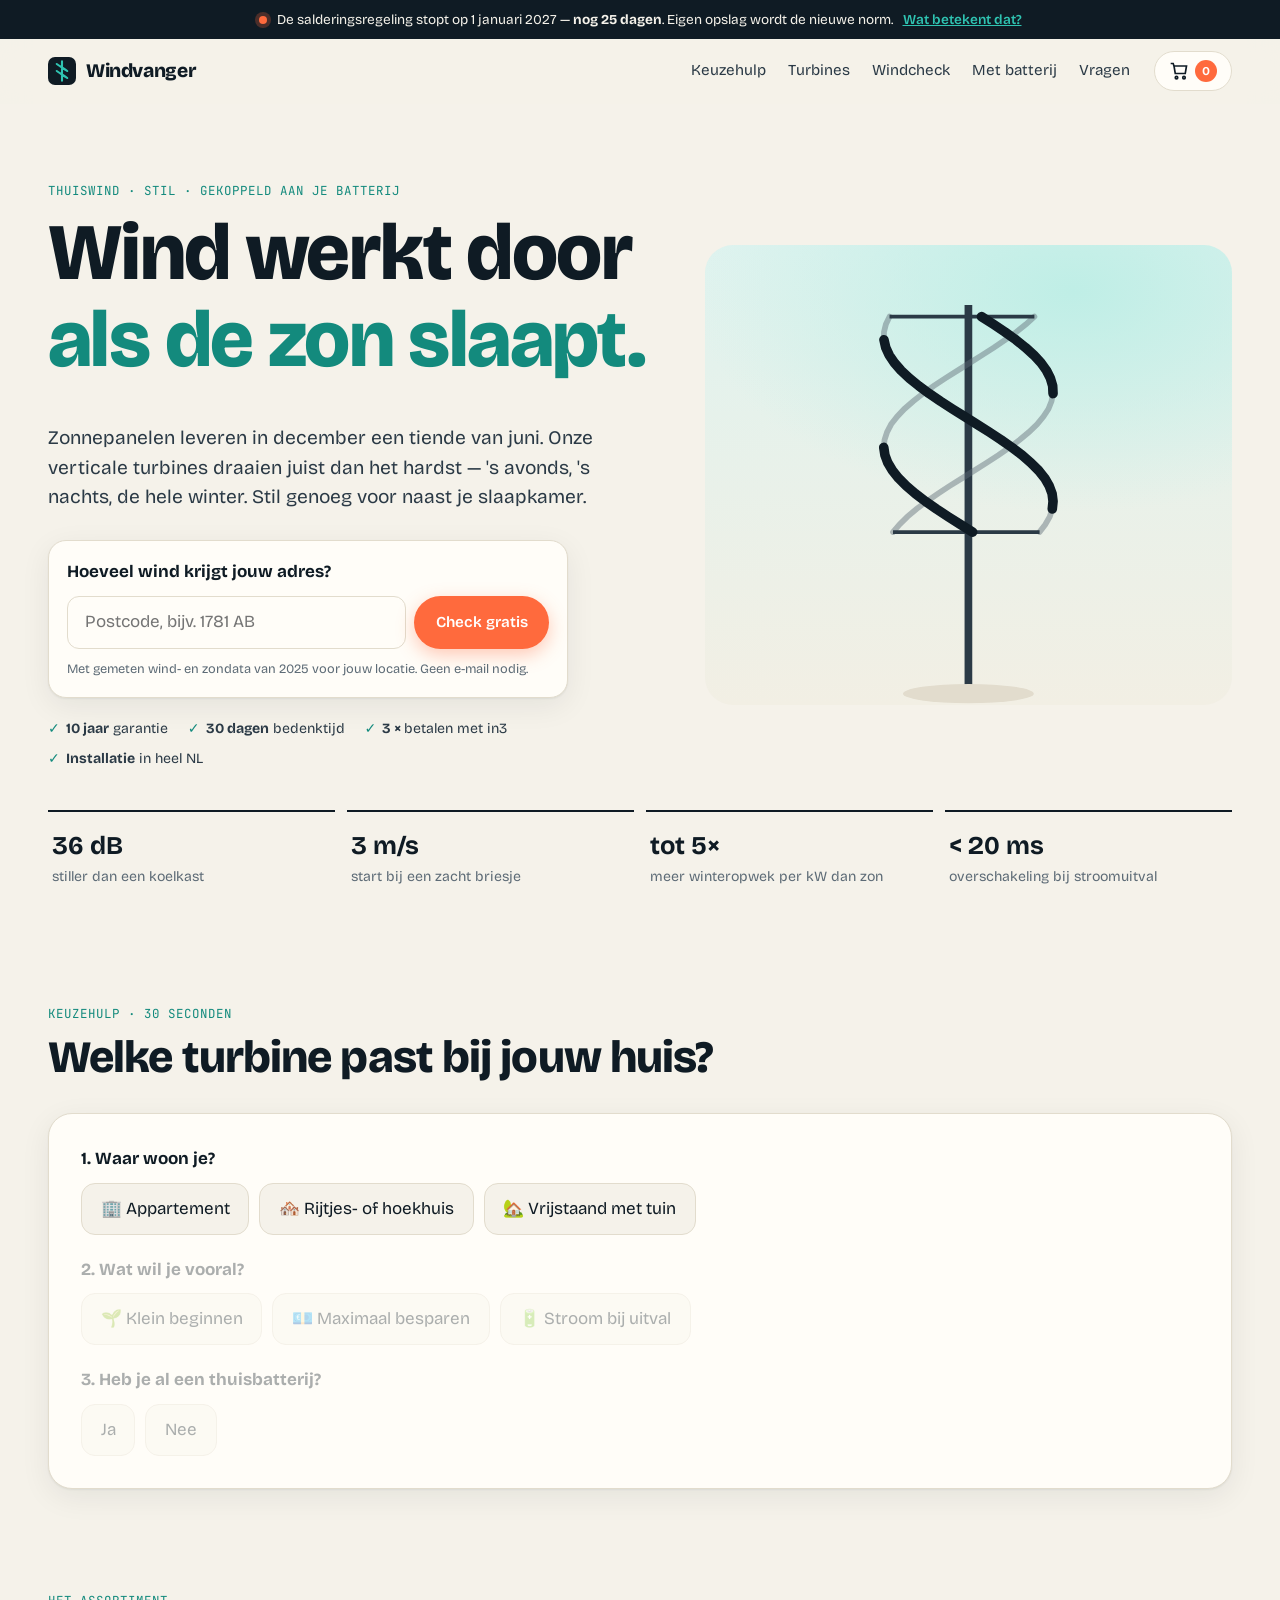
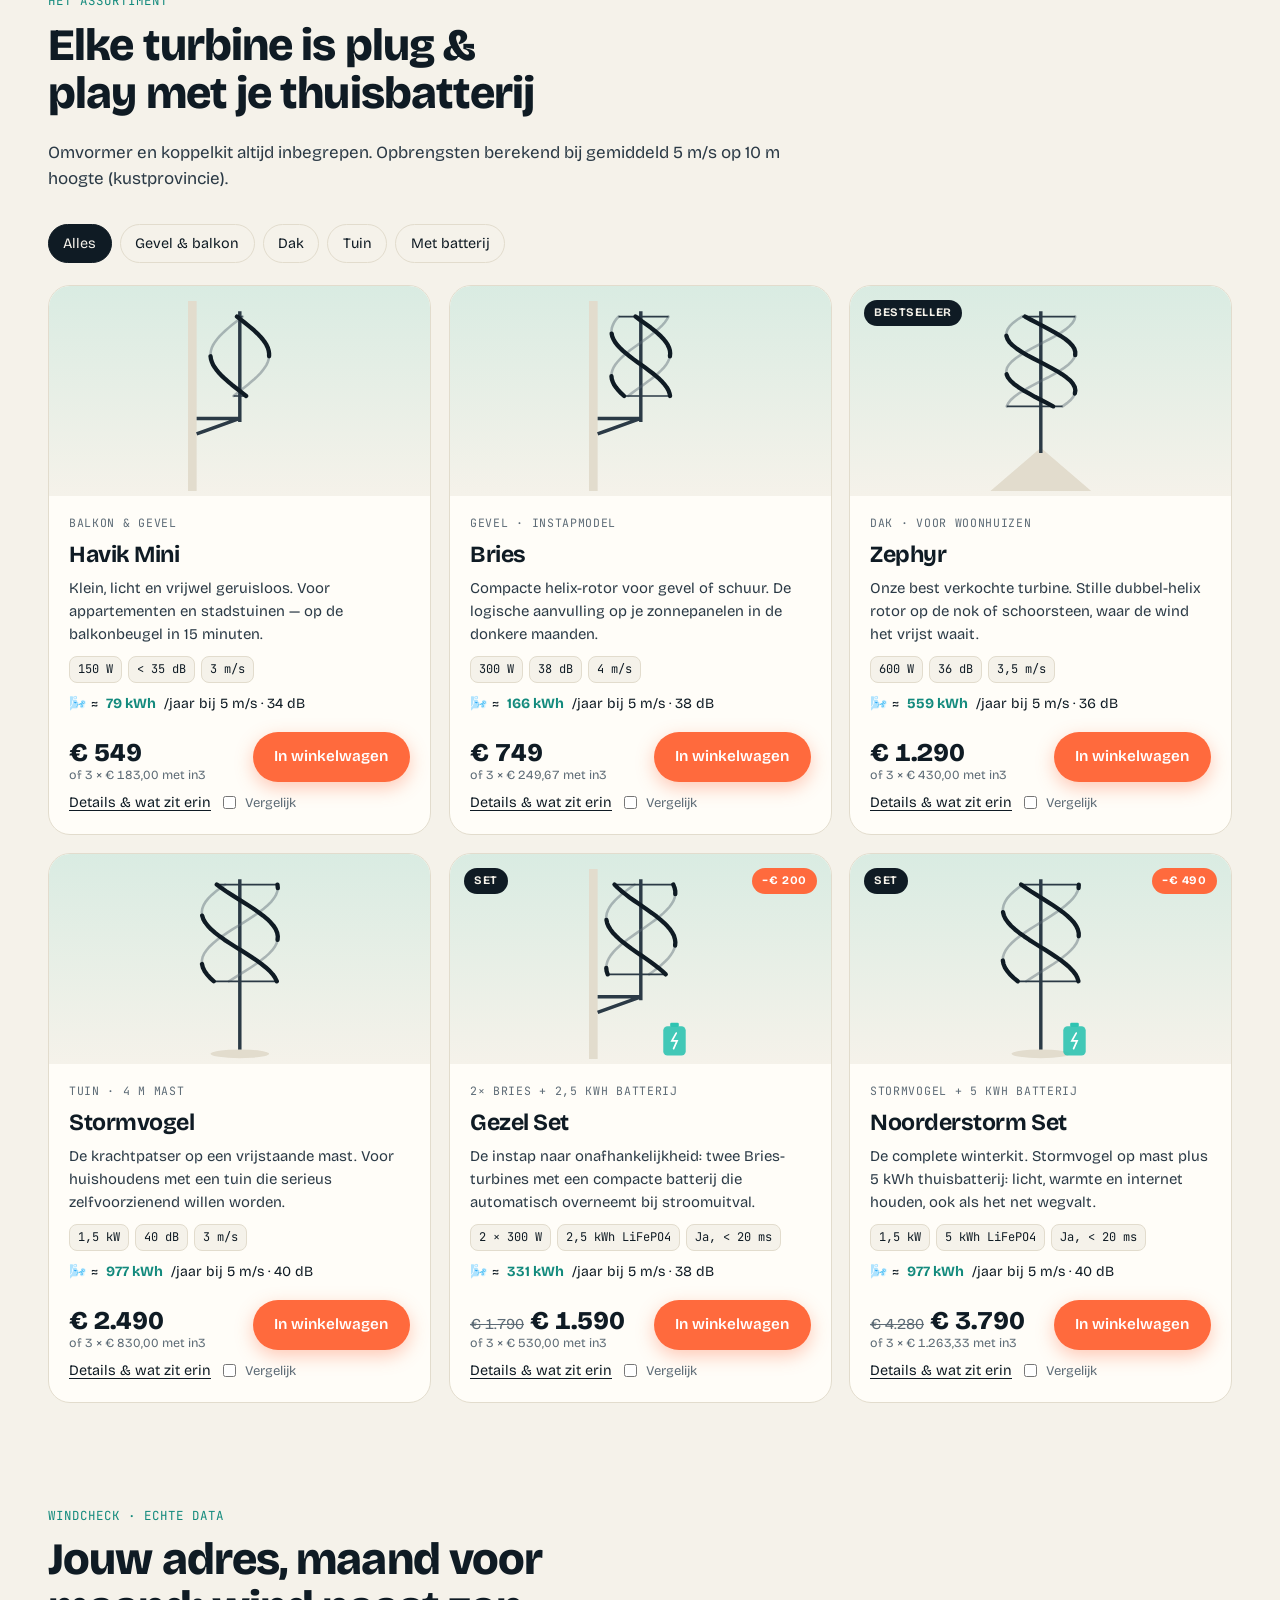
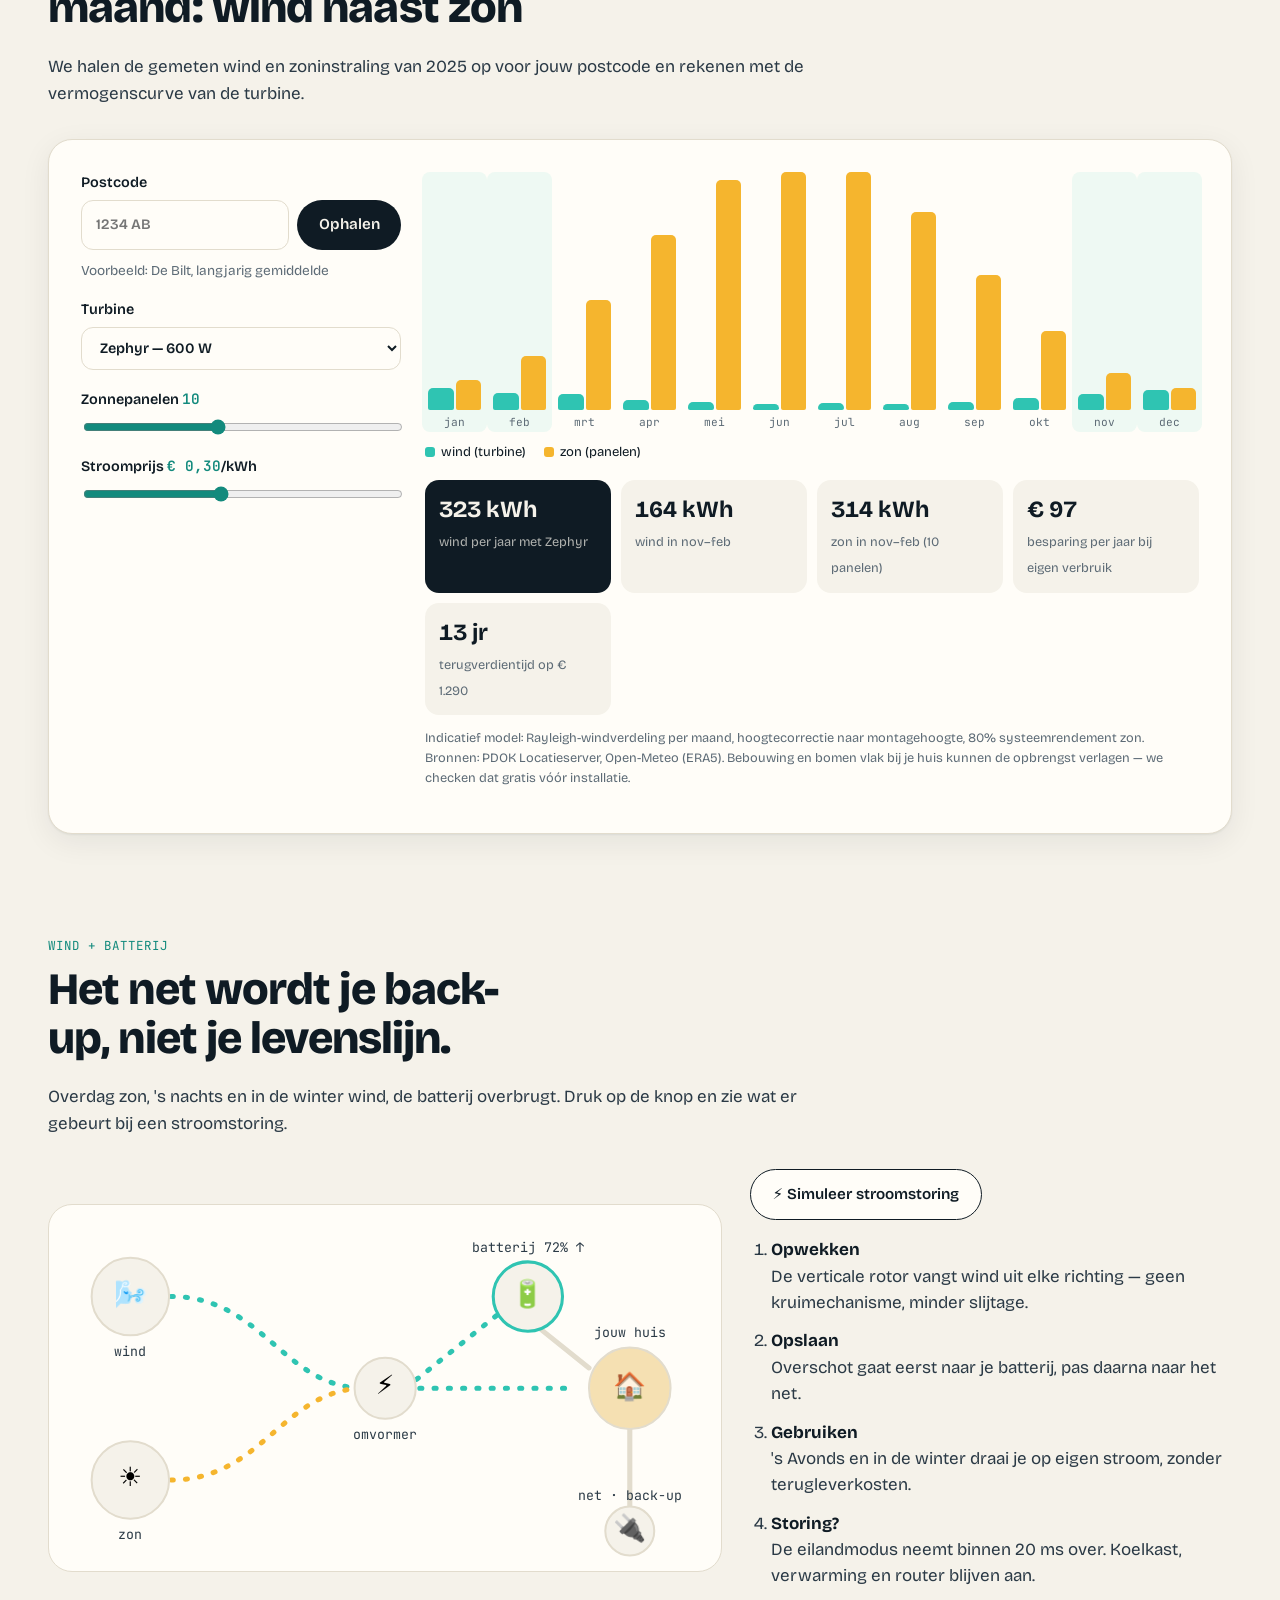
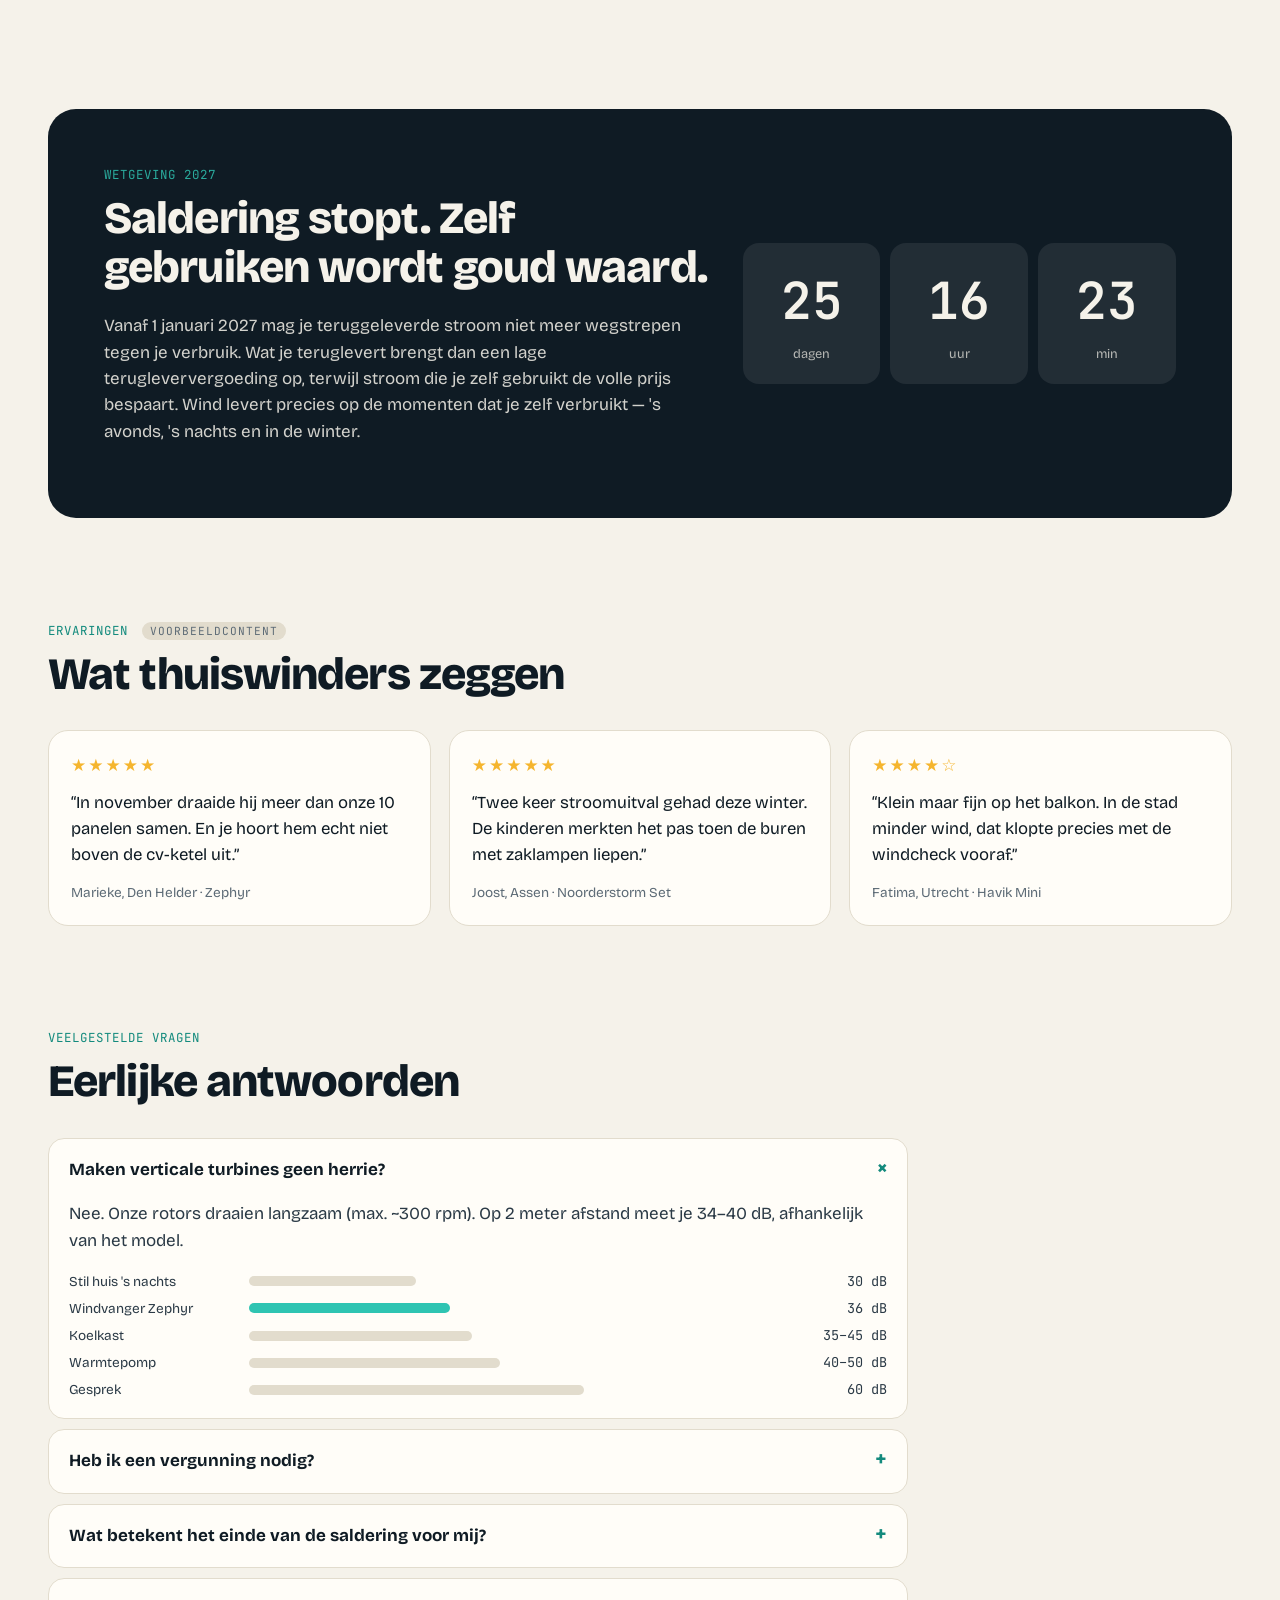
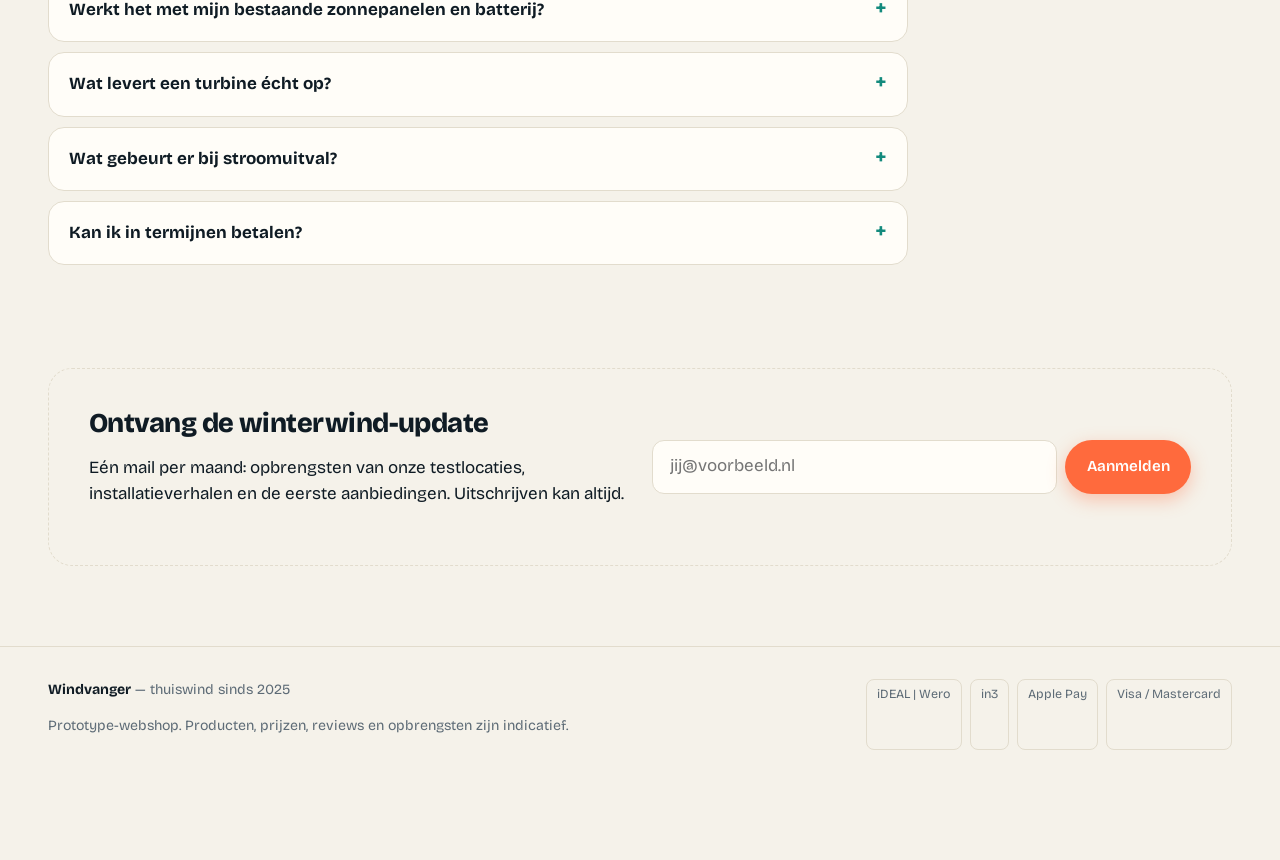
==== claude/index.html @ ad2e6c94 "Nieuwe versie van de webshop in /claude (herbouw door Claude) Live wind, windcheck per postcode, keu" ====
<!doctype html>
<html lang="nl">
<head>
  <meta charset="utf-8">
  <meta name="viewport" content="width=device-width, initial-scale=1, viewport-fit=cover">
  <title>Windvanger — Stille windturbines voor thuis</title>
  <meta name="description" content="Verticale windturbines voor gevel, dak en tuin. Stil, veilig en gekoppeld aan je thuisbatterij. Check gratis hoeveel wind jouw adres krijgt.">
  <meta name="theme-color" content="#0f1b24">
  <meta property="og:type" content="website">
  <meta property="og:title" content="Windvanger — wind werkt door als de zon slaapt">
  <meta property="og:description" content="Stille verticale windturbines + thuisbatterij. Check live hoeveel wind jouw adres krijgt.">
  <meta property="og:locale" content="nl_NL">
  <link rel="icon" href="data:image/svg+xml,%3Csvg xmlns='http://www.w3.org/2000/svg' viewBox='0 0 32 32'%3E%3Crect width='32' height='32' rx='8' fill='%230f1b24'/%3E%3Cpath d='M16 5v22M10 8c4 3 8 5 12 8M10 16c4 3 8 5 12 8' stroke='%2346d9c8' stroke-width='2.4' fill='none' stroke-linecap='round'/%3E%3C/svg%3E">
  <link rel="preconnect" href="https://fonts.googleapis.com">
  <link rel="preconnect" href="https://fonts.gstatic.com" crossorigin>
  <link href="https://fonts.googleapis.com/css2?family=Bricolage+Grotesque:opsz,wght@12..96,400;12..96,600;12..96,800&family=JetBrains+Mono:wght@400;600&display=swap" rel="stylesheet">
  <link rel="stylesheet" href="css/style.css">
  <script type="module" src="js/app.js"></script>
</head>
<body>
  <a class="skip" href="#main">Naar inhoud</a>

  <div class="announce" role="note">
    <span class="announce-dot" aria-hidden="true"></span>
    <span>De salderingsregeling stopt op 1 januari 2027 — <strong id="countdown-short">nog … dagen</strong>. Eigen opslag wordt de nieuwe norm.</span>
    <a href="#saldering">Wat betekent dat?</a>
  </div>

  <header class="site-header">
    <a class="logo" href="#top" aria-label="Windvanger, naar boven">
      <svg viewBox="0 0 32 32" width="28" height="28" aria-hidden="true"><rect width="32" height="32" rx="8" fill="currentColor"/><path d="M16 5v22M10 8c4 3 8 5 12 8M10 16c4 3 8 5 12 8" stroke="var(--wind)" stroke-width="2.4" fill="none" stroke-linecap="round"/></svg>
      Windvanger
    </a>
    <nav class="nav" aria-label="Hoofdmenu">
      <a href="#kiezer">Keuzehulp</a>
      <a href="#turbines">Turbines</a>
      <a href="#windcheck">Windcheck</a>
      <a href="#batterij">Met batterij</a>
      <a href="#faq">Vragen</a>
    </nav>
    <button class="cart-btn" id="cart-open" aria-haspopup="dialog" aria-controls="cart">
      <svg width="20" height="20" viewBox="0 0 24 24" fill="none" stroke="currentColor" stroke-width="2" aria-hidden="true"><path d="M6 6h15l-1.5 9h-12L6 6z"/><path d="M6 6L5 3H2"/><circle cx="9" cy="20" r="1.5"/><circle cx="18" cy="20" r="1.5"/></svg>
      <span class="sr-only">Winkelwagen,</span>
      <span class="cart-count" id="cart-count" aria-live="polite">0</span>
    </button>
  </header>

  <main id="main">
    <!-- HERO -->
    <section class="hero" id="top">
      <div class="hero-copy">
        <p class="eyebrow">Thuiswind · stil · gekoppeld aan je batterij</p>
        <h1>Wind werkt door <em>als de zon slaapt.</em></h1>
        <p class="lead">Zonnepanelen leveren in december een tiende van juni. Onze verticale turbines draaien juist dan het hardst — 's avonds, 's nachts, de hele winter. Stil genoeg voor naast je slaapkamer.</p>

        <form class="postcode-form" id="hero-check" autocomplete="on">
          <label for="hero-postcode">Hoeveel wind krijgt jouw adres?</label>
          <div class="input-row">
            <input id="hero-postcode" name="postal-code" autocomplete="postal-code" inputmode="text" placeholder="Postcode, bijv. 1781 AB" required pattern="\s*[1-9][0-9]{3}\s?[A-Za-z]{2}\s*">
            <button class="btn btn-primary" type="submit">Check gratis</button>
          </div>
          <p class="hint">Met gemeten wind- en zondata van 2025 voor jouw locatie. Geen e-mail nodig.</p>
        </form>

        <ul class="trust" aria-label="Zekerheden">
          <li><strong>10 jaar</strong> garantie</li>
          <li><strong>30 dagen</strong> bedenktijd</li>
          <li><strong>3 × </strong> betalen met in3</li>
          <li><strong>Installatie</strong> in heel NL</li>
        </ul>
      </div>

      <div class="hero-visual" aria-label="Live windmeting">
        <div class="hero-turbine" id="hero-turbine"></div>
        <div class="live-card" id="live-card">
          <div class="live-head"><span class="pulse" aria-hidden="true"></span> Nu live</div>
          <div class="live-row"><span id="live-wind" class="live-big">– m/s</span><span id="live-place" class="live-place">De Bilt</span></div>
          <div class="live-sub">Een <strong>Zephyr</strong> levert nu ≈ <strong id="live-watt">–</strong></div>
          <div class="live-meter" aria-hidden="true"><span id="live-meter"></span></div>
        </div>
      </div>
    </section>

    <section class="stats" aria-label="Kerncijfers">
      <div><b>36 dB</b><span>stiller dan een koelkast</span></div>
      <div><b>3 m/s</b><span>start bij een zacht briesje</span></div>
      <div><b>tot 5×</b><span>meer winteropwek per kW dan zon</span></div>
      <div><b>&lt; 20 ms</b><span>overschakeling bij stroomuitval</span></div>
    </section>

    <!-- KEUZEHULP -->
    <section class="section finder" id="kiezer" aria-labelledby="finder-title">
      <div class="section-head">
        <p class="eyebrow">Keuzehulp · 30 seconden</p>
        <h2 id="finder-title">Welke turbine past bij jouw huis?</h2>
      </div>
      <form class="finder-card" id="finder">
        <fieldset data-step="1">
          <legend>1. Waar woon je?</legend>
          <div class="choices">
            <label><input type="radio" name="home" value="appartement" required><span>🏢 Appartement</span></label>
            <label><input type="radio" name="home" value="rijtjeshuis"><span>🏘️ Rijtjes- of hoekhuis</span></label>
            <label><input type="radio" name="home" value="vrijstaand"><span>🏡 Vrijstaand met tuin</span></label>
          </div>
        </fieldset>
        <fieldset data-step="2">
          <legend>2. Wat wil je vooral?</legend>
          <div class="choices">
            <label><input type="radio" name="goal" value="klein" required><span>🌱 Klein beginnen</span></label>
            <label><input type="radio" name="goal" value="besparen"><span>💶 Maximaal besparen</span></label>
            <label><input type="radio" name="goal" value="onafhankelijk"><span>🔋 Stroom bij uitval</span></label>
          </div>
        </fieldset>
        <fieldset data-step="3">
          <legend>3. Heb je al een thuisbatterij?</legend>
          <div class="choices">
            <label><input type="radio" name="battery" value="ja" required><span>Ja</span></label>
            <label><input type="radio" name="battery" value="nee"><span>Nee</span></label>
          </div>
        </fieldset>
        <div class="finder-result" id="finder-result" aria-live="polite" hidden></div>
      </form>
    </section>

    <!-- PRODUCTEN -->
    <section class="section" id="turbines" aria-labelledby="products-title">
      <div class="section-head">
        <p class="eyebrow">Het assortiment</p>
        <h2 id="products-title">Elke turbine is plug &amp; play met je thuisbatterij</h2>
        <p>Omvormer en koppelkit altijd inbegrepen. Opbrengsten berekend bij gemiddeld 5 m/s op 10 m hoogte (kustprovincie).</p>
      </div>
      <div class="filters" role="toolbar" aria-label="Filter op type" id="filters"></div>
      <div class="grid" id="product-grid"></div>
    </section>

    <!-- WINDCHECK -->
    <section class="section calc" id="windcheck" aria-labelledby="calc-title">
      <div class="section-head">
        <p class="eyebrow">Windcheck · echte data</p>
        <h2 id="calc-title">Jouw adres, maand voor maand: wind naast zon</h2>
        <p>We halen de gemeten wind en zoninstraling van 2025 op voor jouw postcode en rekenen met de vermogenscurve van de turbine.</p>
      </div>
      <div class="calc-wrap">
        <form class="calc-controls" id="calc-form">
          <label class="field">
            <span>Postcode</span>
            <span class="input-row">
              <input id="calc-postcode" placeholder="1234 AB" autocomplete="postal-code" pattern="\s*[1-9][0-9]{3}\s?[A-Za-z]{2}\s*">
              <button class="btn btn-dark" type="submit">Ophalen</button>
            </span>
          </label>
          <p class="calc-place" id="calc-place" aria-live="polite">Voorbeeld: De Bilt, langjarig gemiddelde</p>
          <label class="field">
            <span>Turbine</span>
            <select id="calc-turbine"></select>
          </label>
          <label class="field">
            <span>Zonnepanelen <output id="calc-panels-out">10</output></span>
            <input type="range" id="calc-panels" min="0" max="24" value="10">
          </label>
          <label class="field">
            <span>Stroomprijs <output id="calc-price-out">€ 0,30</output>/kWh</span>
            <input type="range" id="calc-price" min="0.15" max="0.50" step="0.01" value="0.30">
          </label>
        </form>
        <div class="calc-out">
          <div class="chart" id="calc-chart" role="img" aria-label="Maandopbrengst wind en zon"></div>
          <div class="legend"><span class="lg-wind">wind (turbine)</span><span class="lg-sun">zon (panelen)</span></div>
          <div class="kpis" id="calc-kpis"></div>
          <p class="fine">Indicatief model: Rayleigh-windverdeling per maand, hoogtecorrectie naar montagehoogte, 80% systeemrendement zon. Bronnen: PDOK Locatieserver, Open-Meteo (ERA5). Bebouwing en bomen vlak bij je huis kunnen de opbrengst verlagen — we checken dat gratis vóór installatie.</p>
        </div>
      </div>
    </section>

    <!-- BATTERIJ / ENERGIESTROOM -->
    <section class="section flow" id="batterij" aria-labelledby="flow-title">
      <div class="section-head">
        <p class="eyebrow">Wind + batterij</p>
        <h2 id="flow-title">Het net wordt je back-up, niet je levenslijn.</h2>
        <p>Overdag zon, 's nachts en in de winter wind, de batterij overbrugt. Druk op de knop en zie wat er gebeurt bij een stroomstoring.</p>
      </div>
      <div class="flow-wrap">
        <svg class="flow-svg" id="flow-svg" viewBox="0 0 640 340" role="img" aria-labelledby="flow-desc">
          <desc id="flow-desc">Energiestroom: windturbine en zonnepanelen voeden de omvormer, die de thuisbatterij en het huis voedt. Het stroomnet is back-up.</desc>
          <defs>
            <marker id="arrow" viewBox="0 0 10 10" refX="8" refY="5" markerWidth="6" markerHeight="6" orient="auto-start-reverse"><path d="M0 0L10 5L0 10z" fill="currentColor"/></marker>
          </defs>
          <g class="flow-lines">
            <path class="fl fl-wind" d="M110 80 C 200 80, 220 170, 300 170"/>
            <path class="fl fl-sun" d="M110 260 C 200 260, 220 170, 300 170"/>
            <path class="fl fl-bat" d="M340 170 L 440 90"/>
            <path class="fl fl-house" d="M340 170 L 500 170"/>
            <path class="fl fl-bathouse" d="M470 110 L 520 150"/>
            <path class="fl fl-grid" d="M560 290 L 560 205"/>
          </g>
          <g class="node" transform="translate(70 80)"><circle r="38"/><text y="6">🌬️</text><text class="nl" y="58">wind</text></g>
          <g class="node" transform="translate(70 260)"><circle r="38"/><text y="6">☀️</text><text class="nl" y="58">zon</text></g>
          <g class="node node-inv" transform="translate(320 170)"><circle r="30"/><text y="6">⚡</text><text class="nl" y="50">omvormer</text></g>
          <g class="node node-bat" transform="translate(460 80)"><circle r="34"/><text y="6">🔋</text><text class="nl" y="-44" id="bat-label">batterij 72%</text></g>
          <g class="node node-house" transform="translate(560 170)"><circle r="40"/><text y="7" id="house-emoji">🏠</text><text class="nl" y="-50">jouw huis</text></g>
          <g class="node node-grid" transform="translate(560 310)"><circle r="24"/><text y="6">🔌</text><text class="nl" y="-30" id="grid-label">net · back-up</text></g>
        </svg>
        <div class="flow-side">
          <button class="btn btn-outage" id="outage-btn" aria-pressed="false">⚡ Simuleer stroomstoring</button>
          <ol class="steps">
            <li><b>Opwekken</b> De verticale rotor vangt wind uit elke richting — geen kruimechanisme, minder slijtage.</li>
            <li><b>Opslaan</b> Overschot gaat eerst naar je batterij, pas daarna naar het net.</li>
            <li><b>Gebruiken</b> 's Avonds en in de winter draai je op eigen stroom, zonder terugleverkosten.</li>
            <li><b>Storing?</b> De eilandmodus neemt binnen 20 ms over. Koelkast, verwarming en router blijven aan.</li>
          </ol>
        </div>
      </div>
    </section>

    <!-- SALDERING -->
    <section class="section saldering" id="saldering" aria-labelledby="sal-title">
      <div class="sal-card">
        <div>
          <p class="eyebrow">Wetgeving 2027</p>
          <h2 id="sal-title">Saldering stopt. Zelf gebruiken wordt goud waard.</h2>
          <p>Vanaf 1 januari 2027 mag je teruggeleverde stroom niet meer wegstrepen tegen je verbruik. Wat je teruglevert brengt dan een lage terugleververgoeding op, terwijl stroom die je zelf gebruikt de volle prijs bespaart. Wind levert precies op de momenten dat je zelf verbruikt — 's avonds, 's nachts en in de winter.</p>
        </div>
        <div class="countdown" id="countdown" aria-label="Aftellen tot 1 januari 2027">
          <div><b data-u="d">–</b><span>dagen</span></div>
          <div><b data-u="h">–</b><span>uur</span></div>
          <div><b data-u="m">–</b><span>min</span></div>
        </div>
      </div>
    </section>

    <!-- REVIEWS -->
    <section class="section reviews" aria-labelledby="rev-title">
      <div class="section-head">
        <p class="eyebrow">Ervaringen <span class="demo-tag">voorbeeldcontent</span></p>
        <h2 id="rev-title">Wat thuiswinders zeggen</h2>
      </div>
      <div class="rev-grid" id="reviews"></div>
    </section>

    <!-- FAQ -->
    <section class="section faq" id="faq" aria-labelledby="faq-title">
      <div class="section-head">
        <p class="eyebrow">Veelgestelde vragen</p>
        <h2 id="faq-title">Eerlijke antwoorden</h2>
      </div>
      <div class="faq-list">
        <details name="faq" open>
          <summary>Maken verticale turbines geen herrie?</summary>
          <div>
            <p>Nee. Onze rotors draaien langzaam (max. ~300 rpm). Op 2 meter afstand meet je 34–40 dB, afhankelijk van het model.</p>
            <ul class="db-scale" aria-label="Geluidsvergelijking">
              <li style="--w:30%"><span>Stil huis 's nachts</span><b>30 dB</b></li>
              <li style="--w:36%" class="us"><span>Windvanger Zephyr</span><b>36 dB</b></li>
              <li style="--w:40%"><span>Koelkast</span><b>35–45 dB</b></li>
              <li style="--w:45%"><span>Warmtepomp</span><b>40–50 dB</b></li>
              <li style="--w:60%"><span>Gesprek</span><b>60 dB</b></li>
            </ul>
          </div>
        </details>
        <details name="faq">
          <summary>Heb ik een vergunning nodig?</summary>
          <div><p>Gevel- en dakmodellen tot 2 meter boven de dakrand zijn in vrijwel alle gemeenten vergunningsvrij. Voor de 4 m-mast verschilt het per gemeente (soms max. 3 m of een afstand tot de erfgrens). Vul je postcode in bij de Windcheck: wij controleren het omgevingsplan van jouw gemeente gratis en helpen bij een eventuele aanvraag.</p></div>
        </details>
        <details name="faq">
          <summary>Wat betekent het einde van de saldering voor mij?</summary>
          <div><p>Vanaf 1 januari 2027 krijg je voor teruggeleverde stroom alleen nog een (lage) terugleververgoeding van je energieleverancier, en veel leveranciers rekenen terugleverkosten. Hoe meer stroom je zelf verbruikt of opslaat, hoe beter. Wind wekt vooral op wanneer zonnepanelen stilliggen, dus een groter deel gaat direct naar je eigen verbruik of batterij.</p></div>
        </details>
        <details name="faq">
          <summary>Werkt het met mijn bestaande zonnepanelen en batterij?</summary>
          <div><p>Ja. Elke turbine komt met een omvormer die parallel aan je zoninstallatie werkt, plus een koppelkit voor alle gangbare thuisbatterijen. Twijfel je? Stuur het merk en type door en we checken het binnen 1 werkdag.</p></div>
        </details>
        <details name="faq">
          <summary>Wat levert een turbine écht op?</summary>
          <div><p>Dat hangt sterk af van je locatie: aan de kust soms het dubbele van midden in een stad. Daarom tonen we geen mooie gemiddelden maar rekenen we met de gemeten wind van 2025 op jouw postcode. Doe de <a href="#windcheck">Windcheck</a> voor je eigen getal.</p></div>
        </details>
        <details name="faq">
          <summary>Wat gebeurt er bij stroomuitval?</summary>
          <div><p>Met een set met batterij schakelt de omvormer binnen 20 milliseconden over naar eilandmodus. De aangesloten groepen (koelkast, cv, router, verlichting) blijven gewoon werken, en de turbine blijft de batterij bijladen.</p></div>
        </details>
        <details name="faq">
          <summary>Kan ik in termijnen betalen?</summary>
          <div><p>Ja, met in3 betaal je in 3 delen zonder rente. Daarnaast iDEAL | Wero, Apple Pay, creditcard en op rekening voor zakelijke klanten.</p></div>
        </details>
      </div>
    </section>

    <!-- NIEUWSBRIEF -->
    <section class="section signup" aria-labelledby="signup-title">
      <div class="signup-card">
        <div>
          <h2 id="signup-title">Ontvang de winterwind-update</h2>
          <p>Eén mail per maand: opbrengsten van onze testlocaties, installatieverhalen en de eerste aanbiedingen. Uitschrijven kan altijd.</p>
        </div>
        <form id="signup-form" class="input-row">
          <label class="sr-only" for="signup-email">E-mailadres</label>
          <input id="signup-email" type="email" autocomplete="email" placeholder="jij@voorbeeld.nl" required>
          <button class="btn btn-primary" type="submit">Aanmelden</button>
        </form>
      </div>
    </section>
  </main>

  <footer class="site-footer">
    <div>
      <strong>Windvanger</strong> — thuiswind sinds 2025
      <p>Prototype-webshop. Producten, prijzen, reviews en opbrengsten zijn indicatief.</p>
    </div>
    <ul class="pay" aria-label="Betaalmethoden"><li>iDEAL | Wero</li><li>in3</li><li>Apple Pay</li><li>Visa / Mastercard</li></ul>
  </footer>

  <!-- Sticky mobiele balk -->
  <div class="mobile-bar" id="mobile-bar">
    <a class="btn btn-ghost" href="#windcheck">Windcheck</a>
    <button class="btn btn-primary" id="mobile-cart">Winkelwagen · <span id="mobile-total">€ 0</span></button>
  </div>

  <!-- Winkelwagen -->
  <dialog class="drawer" id="cart" aria-labelledby="cart-title">
    <div class="drawer-head">
      <h2 id="cart-title">Winkelwagen</h2>
      <button class="icon-btn" data-close aria-label="Sluiten">✕</button>
    </div>
    <div class="ship-progress" id="ship-progress"></div>
    <div class="drawer-body" id="cart-items"></div>
    <div class="drawer-upsell" id="cart-upsell"></div>
    <div class="drawer-foot">
      <div class="total-row"><span>Totaal incl. btw</span><b id="cart-total">€ 0</b></div>
      <div class="in3" id="cart-in3"></div>
      <button class="btn btn-primary btn-block" id="checkout-btn">Veilig afrekenen</button>
      <p class="fine center">30 dagen bedenktijd · 10 jaar garantie · gratis retour</p>
    </div>
  </dialog>

  <!-- Productdetail -->
  <dialog class="modal" id="product-modal" aria-labelledby="pm-title">
    <button class="icon-btn modal-close" data-close aria-label="Sluiten">✕</button>
    <div id="pm-body"></div>
  </dialog>

  <!-- Vergelijken -->
  <div class="compare-bar" id="compare-bar" hidden>
    <span id="compare-label">0 geselecteerd</span>
    <button class="btn btn-dark" id="compare-open">Vergelijk</button>
    <button class="icon-btn" id="compare-clear" aria-label="Selectie wissen">✕</button>
  </div>
  <dialog class="modal modal-wide" id="compare-modal" aria-labelledby="cmp-title">
    <button class="icon-btn modal-close" data-close aria-label="Sluiten">✕</button>
    <h2 id="cmp-title">Vergelijken</h2>
    <div class="table-scroll" id="compare-table"></div>
  </dialog>

  <!-- Afrekenen (demo) -->
  <dialog class="modal" id="checkout" aria-labelledby="co-title">
    <button class="icon-btn modal-close" data-close aria-label="Sluiten">✕</button>
    <h2 id="co-title">Afrekenen</h2>
    <p class="demo-note">Demo — er wordt niets verstuurd of afgeschreven.</p>
    <form id="checkout-form" class="co-form">
      <div class="express">
        <button type="button" class="btn btn-express">Apple&nbsp;Pay</button>
        <button type="button" class="btn btn-express">iDEAL | Wero</button>
      </div>
      <p class="or"><span>of vul je gegevens in</span></p>
      <label class="field"><span>E-mail</span><input type="email" autocomplete="email" required></label>
      <div class="two">
        <label class="field"><span>Postcode</span><input id="co-postcode" autocomplete="postal-code" required placeholder="1234 AB"></label>
        <label class="field"><span>Huisnummer</span><input id="co-number" autocomplete="address-line2" required inputmode="numeric"></label>
      </div>
      <p class="addr" id="co-address" aria-live="polite"></p>
      <fieldset class="field">
        <legend>Betaalmethode</legend>
        <div class="choices compact">
          <label><input type="radio" name="pay" value="ideal" checked><span>iDEAL | Wero</span></label>
          <label><input type="radio" name="pay" value="in3"><span>in3 · 3 termijnen</span></label>
          <label><input type="radio" name="pay" value="card"><span>Creditcard</span></label>
        </div>
      </fieldset>
      <div class="total-row"><span>Te betalen</span><b id="co-total">€ 0</b></div>
      <button class="btn btn-primary btn-block" type="submit">Bestelling plaatsen</button>
    </form>
  </dialog>

  <div class="toast" id="toast" role="status" aria-live="polite"></div>

  <script type="application/ld+json" id="ld-products"></script>
</body>
</html>
---- claude/css/style.css ----
:root {
  --ink: #0f1b24;
  --ink-2: #2b3a46;
  --muted: #5d6b76;
  --paper: #f5f2ea;
  --card: #fffdf8;
  --line: #e2dccd;
  --wind: #2fc4b2;
  --wind-deep: #138a7d;
  --sun: #f5b52e;
  --accent: #ff6a3d;
  --danger: #d6453d;
  --radius: 18px;
  --shadow: 0 1px 2px rgb(15 27 36 / .06), 0 8px 30px rgb(15 27 36 / .07);
  --font: "Bricolage Grotesque", system-ui, sans-serif;
  --mono: "JetBrains Mono", ui-monospace, monospace;
  color-scheme: light;
}

@media (prefers-color-scheme: dark) {
  :root {
    --ink: #eef2ee;
    --ink-2: #c7d1d0;
    --muted: #93a2a8;
    --paper: #0d161d;
    --card: #15212a;
    --line: #26343e;
    --wind-deep: #46d9c8;
    --shadow: 0 1px 2px rgb(0 0 0 / .3), 0 8px 30px rgb(0 0 0 / .25);
    color-scheme: dark;
  }
}

*, *::before, *::after { box-sizing: border-box; }
[hidden] { display: none !important; }
html { scroll-behavior: smooth; scroll-padding-top: 80px; -webkit-text-size-adjust: 100%; }
@media (prefers-reduced-motion: reduce) { html { scroll-behavior: auto; } *, *::before, *::after { animation-duration: .01ms !important; transition-duration: .01ms !important; } }
body { margin: 0; font-family: var(--font); color: var(--ink); background: var(--paper); line-height: 1.55; font-size: 17px; overflow-x: hidden; }
img, svg { max-width: 100%; }
a { color: inherit; }
h1, h2, h3 { line-height: 1.08; letter-spacing: -0.02em; margin: 0 0 .5em; text-wrap: balance; }
h1 { font-size: clamp(2.6rem, 6.5vw, 5rem); font-weight: 800; }
h1 em { font-style: normal; color: var(--wind-deep); }
h2 { font-size: clamp(1.8rem, 3.6vw, 2.8rem); font-weight: 800; }
p { text-wrap: pretty; }
.sr-only { position: absolute; width: 1px; height: 1px; overflow: hidden; clip: rect(0 0 0 0); white-space: nowrap; }
.skip { position: absolute; left: -999px; top: 8px; background: var(--ink); color: var(--paper); padding: 8px 14px; border-radius: 8px; z-index: 100; }
.skip:focus { left: 8px; }
:focus-visible { outline: 3px solid var(--wind); outline-offset: 2px; }
.eyebrow { font-family: var(--mono); font-size: .78rem; text-transform: uppercase; letter-spacing: .08em; color: var(--wind-deep); margin: 0 0 .8em; }
.fine { font-size: .8rem; color: var(--muted); }
.center { text-align: center; }
.demo-tag { background: var(--line); color: var(--muted); padding: 2px 8px; border-radius: 99px; font-size: .7rem; margin-left: 6px; }

/* Knoppen & velden */
.btn { font: inherit; font-weight: 600; font-size: .95rem; border: 0; border-radius: 999px; padding: .85em 1.4em; cursor: pointer; text-decoration: none; display: inline-flex; align-items: center; justify-content: center; gap: .4em; transition: transform .15s, background .2s, box-shadow .2s; white-space: nowrap; }
.btn:active { transform: scale(.97); }
.btn-primary { background: var(--accent); color: #fff; box-shadow: 0 6px 18px rgb(255 106 61 / .35); }
.btn-primary:hover { background: #f2552a; }
.btn-dark { background: var(--ink); color: var(--paper); }
.btn-ghost { background: transparent; color: var(--ink); border: 1.5px solid var(--line); }
.btn-block { width: 100%; }
.icon-btn { font: inherit; background: transparent; border: 0; cursor: pointer; width: 40px; height: 40px; border-radius: 50%; color: var(--ink); font-size: 1.1rem; }
.icon-btn:hover { background: var(--line); }
input, select { font: inherit; color: var(--ink); background: var(--card); border: 1.5px solid var(--line); border-radius: 12px; padding: .75em 1em; width: 100%; min-width: 0; }
input:focus, select:focus { border-color: var(--wind); outline: none; box-shadow: 0 0 0 4px rgb(47 196 178 / .2); }
input[type=range] { padding: 0; border: 0; accent-color: var(--wind-deep); background: none; box-shadow: none; }
.input-row { display: flex; gap: 8px; }
.field { display: grid; gap: 6px; font-weight: 600; font-size: .9rem; border: 0; padding: 0; margin: 0; }
.field output { font-family: var(--mono); color: var(--wind-deep); }

/* Aankondiging & header */
.announce { background: var(--ink); color: var(--paper); font-size: .85rem; padding: 9px 16px; display: flex; gap: 10px; justify-content: center; align-items: center; flex-wrap: wrap; text-align: center; }
@media (prefers-color-scheme: dark) { .announce { background: #1d2c36; } }
.announce a { color: var(--wind); font-weight: 600; }
.announce-dot { width: 8px; height: 8px; border-radius: 50%; background: var(--accent); box-shadow: 0 0 0 4px rgb(255 106 61 / .25); }
.site-header { position: sticky; top: 0; z-index: 40; display: flex; align-items: center; gap: 24px; padding: 12px clamp(16px, 4vw, 48px); background: color-mix(in srgb, var(--paper) 82%, transparent); backdrop-filter: blur(14px) saturate(1.4); border-bottom: 1px solid transparent; transition: border-color .2s; }
.site-header.scrolled { border-color: var(--line); }
.logo { display: flex; align-items: center; gap: 10px; font-weight: 800; font-size: 1.2rem; text-decoration: none; letter-spacing: -0.02em; color: var(--ink); }
.logo svg { color: var(--ink); }
@media (prefers-color-scheme: dark) { .logo svg { color: #22323d; } }
.nav { display: flex; gap: 22px; margin-left: auto; font-size: .95rem; }
.nav a { text-decoration: none; color: var(--ink-2); }
.nav a:hover { color: var(--ink); }
.cart-btn { position: relative; font: inherit; display: inline-flex; align-items: center; gap: 6px; background: var(--card); border: 1.5px solid var(--line); border-radius: 999px; padding: 8px 14px; cursor: pointer; color: var(--ink); }
.cart-count { background: var(--accent); color: #fff; border-radius: 99px; min-width: 22px; height: 22px; display: grid; place-items: center; font-size: .75rem; font-weight: 700; }
.cart-btn.bump { animation: bump .4s; }
@keyframes bump { 40% { transform: scale(1.15); } }
@media (max-width: 860px) { .nav { display: none; } .cart-btn { margin-left: auto; } }

/* Hero */
.hero { display: grid; grid-template-columns: 1.15fr 1fr; gap: clamp(24px, 4vw, 64px); align-items: center; padding: clamp(32px, 6vw, 80px) clamp(16px, 4vw, 48px) 40px; max-width: 1280px; margin: 0 auto; }
.lead { font-size: clamp(1.05rem, 1.6vw, 1.2rem); color: var(--ink-2); max-width: 58ch; }
.postcode-form { margin: 28px 0 20px; background: var(--card); border: 1px solid var(--line); border-radius: var(--radius); padding: 18px; box-shadow: var(--shadow); max-width: 520px; }
.postcode-form label { font-weight: 700; display: block; margin-bottom: 10px; }
.hint { margin: 10px 0 0; font-size: .8rem; color: var(--muted); }
.trust { list-style: none; padding: 0; margin: 0; display: flex; flex-wrap: wrap; gap: 8px 20px; font-size: .88rem; color: var(--ink-2); }
.trust li::before { content: "✓"; color: var(--wind-deep); font-weight: 800; margin-right: 6px; }
.hero-visual { position: relative; min-height: 460px; border-radius: 28px; background: radial-gradient(120% 80% at 70% 10%, #bfeee6 0%, transparent 60%), linear-gradient(180deg, #dff3ef, #f2efe4); overflow: hidden; }
@media (prefers-color-scheme: dark) { .hero-visual { background: radial-gradient(120% 80% at 70% 10%, #164a47 0%, transparent 60%), linear-gradient(180deg, #11272b, #0f1a20); } }
.hero-turbine { position: absolute; inset: 0; display: grid; place-items: end center; }
.hero-visual::before, .hero-visual::after { content: ""; position: absolute; left: -40%; height: 2px; width: 40%; border-radius: 2px; background: linear-gradient(90deg, transparent, color-mix(in srgb, var(--wind-deep) 50%, transparent), transparent); animation: gust 3.2s linear infinite; }
.hero-visual::before { top: 22%; }
.hero-visual::after { top: 48%; animation-delay: 1.4s; animation-duration: 2.6s; }
@keyframes gust { to { left: 110%; } }
.hero-turbine svg { height: 92%; width: auto; }
.live-card { position: absolute; left: 18px; bottom: 18px; background: color-mix(in srgb, var(--card) 88%, transparent); backdrop-filter: blur(10px); border: 1px solid var(--line); border-radius: 16px; padding: 14px 16px; min-width: 230px; box-shadow: var(--shadow); }
.live-head { font-family: var(--mono); font-size: .72rem; text-transform: uppercase; letter-spacing: .08em; color: var(--muted); display: flex; align-items: center; gap: 6px; }
.pulse { width: 8px; height: 8px; border-radius: 50%; background: #22c55e; animation: pulse 1.6s infinite; }
@keyframes pulse { 0% { box-shadow: 0 0 0 0 rgb(34 197 94 / .6); } 100% { box-shadow: 0 0 0 10px rgb(34 197 94 / 0); } }
.live-row { display: flex; align-items: baseline; gap: 10px; margin: 2px 0; }
.live-big { font-size: 2rem; font-weight: 800; font-variant-numeric: tabular-nums; }
.live-place { color: var(--muted); font-size: .9rem; }
.live-sub { font-size: .88rem; }
.live-meter { height: 6px; background: var(--line); border-radius: 9px; margin-top: 10px; overflow: hidden; }
.live-meter span { display: block; height: 100%; width: 0; background: linear-gradient(90deg, var(--wind), var(--wind-deep)); transition: width 1s; }
@media (max-width: 860px) { .hero { grid-template-columns: 1fr; } .hero-visual { min-height: 380px; order: -1; } }

.stats { display: grid; grid-template-columns: repeat(4, 1fr); max-width: 1280px; margin: 0 auto; padding: 0 clamp(16px, 4vw, 48px); gap: 12px; }
.stats div { border-top: 2px solid var(--ink); padding: 14px 4px; display: grid; }
.stats b { font-size: 1.6rem; font-variant-numeric: tabular-nums; }
.stats span { color: var(--muted); font-size: .88rem; }
@media (max-width: 700px) { .stats { grid-template-columns: repeat(2, 1fr); } }

/* Secties */
.section { max-width: 1280px; margin: 0 auto; padding: clamp(56px, 8vw, 110px) clamp(16px, 4vw, 48px) 0; }
.section-head { max-width: 760px; margin-bottom: 32px; }
.section-head p:not(.eyebrow) { color: var(--ink-2); }
@supports (animation-timeline: view()) {
  @media (prefers-reduced-motion: no-preference) {
    .section-head, .card, .rev, .sal-card, .finder-card, .calc-wrap { animation: rise linear both; animation-timeline: view(); animation-range: entry 0% entry 40%; }
  }
}
@keyframes rise { from { opacity: 0; transform: translateY(28px); } }

/* Keuzehulp */
.finder-card { background: var(--card); border: 1px solid var(--line); border-radius: 24px; padding: clamp(18px, 3vw, 32px); box-shadow: var(--shadow); display: grid; gap: 22px; }
.finder-card fieldset { border: 0; padding: 0; margin: 0; transition: opacity .3s; }
.finder-card fieldset[disabled] { opacity: .35; }
legend { font-weight: 700; margin-bottom: 10px; padding: 0; }
.choices { display: flex; flex-wrap: wrap; gap: 10px; }
.choices label { cursor: pointer; position: relative; }
.choices input { position: absolute; opacity: 0; pointer-events: none; width: 1px; height: 1px; left: 0; top: 0; }
.choices span { display: inline-block; padding: .7em 1.1em; border: 1.5px solid var(--line); border-radius: 14px; background: var(--paper); transition: all .15s; }
.choices label:hover span { border-color: var(--wind); }
.choices input:checked + span { background: var(--ink); color: var(--paper); border-color: var(--ink); }
.choices input:focus-visible + span { outline: 3px solid var(--wind); outline-offset: 2px; }
.choices.compact span { padding: .55em .9em; font-size: .9rem; }
.finder-result { display: grid; grid-template-columns: 140px 1fr; gap: 20px; align-items: center; border-top: 1px dashed var(--line); padding-top: 22px; }
.finder-result .fr-art { height: 180px; display: grid; place-items: center; background: var(--paper); border-radius: 16px; }
.finder-result .fr-art svg { height: 160px; }
.finder-result h3 { font-size: 1.6rem; margin: 0 0 4px; }
.finder-result ul { margin: 8px 0 14px; padding-left: 1.1em; color: var(--ink-2); }
.fr-actions { display: flex; gap: 10px; flex-wrap: wrap; align-items: center; }
@media (max-width: 560px) { .finder-result { grid-template-columns: 1fr; } }

/* Productgrid */
.filters { display: flex; gap: 8px; flex-wrap: wrap; margin-bottom: 22px; }
.chip { font: inherit; font-size: .9rem; padding: .5em 1em; border-radius: 99px; border: 1.5px solid var(--line); background: transparent; cursor: pointer; color: var(--ink); }
.chip[aria-pressed=true] { background: var(--ink); color: var(--paper); border-color: var(--ink); }
.grid { display: grid; grid-template-columns: repeat(auto-fill, minmax(min(100%, 300px), 1fr)); gap: 18px; }
.card { container-type: inline-size; position: relative; background: var(--card); border: 1px solid var(--line); border-radius: 22px; overflow: hidden; display: flex; flex-direction: column; transition: box-shadow .25s, transform .25s; }
.card:hover { box-shadow: var(--shadow); transform: translateY(-3px); }
.card-art { height: 210px; display: grid; place-items: center; background: linear-gradient(180deg, color-mix(in srgb, var(--wind) 14%, var(--paper)), var(--paper)); cursor: pointer; border: 0; width: 100%; padding: 10px 0 0; }
.card-art svg { height: 190px; }
.badge { position: absolute; top: 14px; left: 14px; background: var(--ink); color: var(--paper); font-size: .72rem; font-weight: 700; padding: 4px 10px; border-radius: 99px; text-transform: uppercase; letter-spacing: .05em; }
.badge.sale { background: var(--accent); color: #fff; left: auto; right: 14px; }
.card-body { padding: 18px 20px 20px; display: flex; flex-direction: column; gap: 10px; flex: 1; }
.card-tag { font-family: var(--mono); font-size: .72rem; color: var(--muted); text-transform: uppercase; letter-spacing: .06em; }
.card h3 { margin: 0; font-size: 1.45rem; }
.card p { margin: 0; color: var(--ink-2); font-size: .93rem; }
.spec-pills { display: flex; flex-wrap: wrap; gap: 6px; list-style: none; padding: 0; margin: 0; }
.spec-pills li { font-family: var(--mono); font-size: .75rem; background: var(--paper); border: 1px solid var(--line); padding: 3px 8px; border-radius: 8px; }
.yield { font-size: .88rem; display: flex; align-items: center; gap: 8px; }
.yield b { color: var(--wind-deep); }
.price-row { display: flex; align-items: end; justify-content: space-between; gap: 12px; margin-top: auto; padding-top: 8px; flex-wrap: wrap; }
.price { font-size: 1.6rem; font-weight: 800; font-variant-numeric: tabular-nums; line-height: 1; }
.price s { font-size: .95rem; color: var(--muted); font-weight: 400; margin-right: 6px; }
.per { display: block; font-size: .78rem; color: var(--muted); margin-top: 4px; font-weight: 400; }
.card-actions { display: flex; gap: 8px; align-items: center; }
.compare-toggle { font-size: .82rem; display: flex; align-items: center; gap: 6px; color: var(--muted); cursor: pointer; }
.compare-toggle input { width: auto; accent-color: var(--ink); }
.link-btn { font: inherit; background: none; border: 0; padding: 0; color: var(--ink); text-decoration: underline; text-underline-offset: 3px; cursor: pointer; font-size: .9rem; }
@container (max-width: 330px) { .price-row { flex-direction: column; align-items: stretch; } .price-row .btn { width: 100%; } }

/* Windcheck */
.calc-wrap { display: grid; grid-template-columns: 320px 1fr; gap: 24px; background: var(--card); border: 1px solid var(--line); border-radius: 24px; padding: clamp(18px, 3vw, 32px); box-shadow: var(--shadow); }
.calc-controls { display: grid; gap: 18px; align-content: start; }
.calc-place { margin: -8px 0 0; font-size: .85rem; color: var(--muted); }
.calc-place.loading::after { content: " …"; animation: blink 1s infinite; }
@keyframes blink { 50% { opacity: .2; } }
.chart { display: grid; grid-template-columns: repeat(12, 1fr); gap: 6px; height: 260px; align-items: end; padding-bottom: 22px; position: relative; }
.bar { position: relative; height: 100%; display: flex; align-items: end; justify-content: center; gap: 2px; }
.bar i { display: block; width: 44%; border-radius: 5px 5px 2px 2px; transition: height .6s cubic-bezier(.2,.8,.2,1); min-height: 2px; }
.bar .w { background: var(--wind); }
.bar .s { background: var(--sun); }
.bar.winter::before { content: ""; position: absolute; inset: 0 -3px -22px; background: color-mix(in srgb, var(--wind) 8%, transparent); border-radius: 8px; z-index: -1; }
.bar small { position: absolute; bottom: -22px; font-family: var(--mono); font-size: .7rem; color: var(--muted); }
.legend { display: flex; gap: 18px; font-size: .82rem; margin: 10px 0 18px; }
.legend span::before { content: ""; display: inline-block; width: 10px; height: 10px; border-radius: 3px; margin-right: 6px; vertical-align: -1px; }
.lg-wind::before { background: var(--wind); }
.lg-sun::before { background: var(--sun); }
.kpis { display: grid; grid-template-columns: repeat(auto-fit, minmax(150px, 1fr)); gap: 10px; }
.kpi { background: var(--paper); border-radius: 14px; padding: 12px 14px; }
.kpi b { display: block; font-size: 1.45rem; font-variant-numeric: tabular-nums; }
.kpi span { font-size: .8rem; color: var(--muted); }
.kpi.hl { background: var(--ink); color: var(--paper); }
.kpi.hl span { color: color-mix(in srgb, var(--paper) 70%, transparent); }
@media (max-width: 860px) { .calc-wrap { grid-template-columns: 1fr; } .chart { height: 200px; gap: 3px; } }

/* Energiestroom */
.flow-wrap { display: grid; grid-template-columns: 1.4fr 1fr; gap: 28px; align-items: center; }
.flow-svg { width: 100%; height: auto; background: var(--card); border: 1px solid var(--line); border-radius: 24px; padding: 10px; color: var(--muted); }
.fl { fill: none; stroke: var(--line); stroke-width: 5; stroke-linecap: round; }
.fl.on { stroke: var(--wind); stroke-dasharray: 2 12; animation: flow 1s linear infinite; }
.fl-sun.on { stroke: var(--sun); }
.fl-grid.on { stroke: var(--muted); }
.fl.off { stroke: var(--danger); stroke-dasharray: 6 8; opacity: .5; }
@keyframes flow { to { stroke-dashoffset: -14; } }
.node circle { fill: var(--paper); stroke: var(--line); stroke-width: 2; }
.node text { text-anchor: middle; font-size: 26px; }
.node .nl { font-size: 13px; font-family: var(--mono); fill: var(--ink-2); }
.node-bat.charging circle { stroke: var(--wind); stroke-width: 3; }
.node-house.lit circle { fill: color-mix(in srgb, var(--sun) 30%, var(--paper)); }
.node-grid.down circle { stroke: var(--danger); stroke-width: 3; }
.btn-outage { background: var(--card); color: var(--ink); border: 1.5px solid var(--ink); }
.btn-outage[aria-pressed=true] { background: var(--danger); color: #fff; border-color: var(--danger); }
.steps { padding-left: 1.2em; display: grid; gap: 12px; color: var(--ink-2); }
.steps b { display: block; color: var(--ink); }
@media (max-width: 860px) { .flow-wrap { grid-template-columns: 1fr; } }

/* Saldering */
.sal-card { display: grid; grid-template-columns: 1.4fr 1fr; gap: 32px; align-items: center; background: var(--ink); color: var(--paper); border-radius: 28px; padding: clamp(24px, 5vw, 56px); }
@media (prefers-color-scheme: dark) { .sal-card { background: #18323a; color: var(--ink); } }
.sal-card .eyebrow { color: var(--wind); }
.sal-card p { opacity: .85; }
.countdown { display: grid; grid-template-columns: repeat(3, 1fr); gap: 10px; }
.countdown div { background: rgb(255 255 255 / .08); border-radius: 16px; padding: 18px 8px; text-align: center; }
.countdown b { display: block; font-size: clamp(2rem, 5vw, 3.2rem); font-family: var(--mono); font-weight: 600; font-variant-numeric: tabular-nums; }
.countdown span { font-size: .8rem; opacity: .7; }
@media (max-width: 760px) { .sal-card { grid-template-columns: 1fr; } }

/* Reviews */
.rev-grid { display: grid; grid-template-columns: repeat(auto-fit, minmax(min(100%, 280px), 1fr)); gap: 18px; }
.rev { background: var(--card); border: 1px solid var(--line); border-radius: 20px; padding: 22px; margin: 0; }
.rev .stars { color: var(--sun); letter-spacing: 2px; }
.rev blockquote { margin: 10px 0 14px; font-size: 1.05rem; }
.rev figcaption { font-size: .85rem; color: var(--muted); }

/* FAQ */
.faq-list { display: grid; gap: 10px; max-width: 860px; }
.faq details { background: var(--card); border: 1px solid var(--line); border-radius: 16px; padding: 0 20px; }
.faq summary { cursor: pointer; font-weight: 700; padding: 18px 0; list-style: none; display: flex; justify-content: space-between; gap: 12px; }
.faq summary::-webkit-details-marker { display: none; }
.faq summary::after { content: "+"; font-size: 1.4rem; line-height: 1; transition: transform .2s; color: var(--wind-deep); }
.faq details[open] summary::after { transform: rotate(45deg); }
.faq details > div { padding-bottom: 18px; color: var(--ink-2); }
.faq details p { margin-top: 0; }
.db-scale { list-style: none; padding: 0; margin: 0; display: grid; gap: 6px; }
.db-scale li { display: grid; grid-template-columns: 170px 1fr 70px; align-items: center; gap: 10px; font-size: .85rem; }
.db-scale li::after { content: ""; grid-column: 2; grid-row: 1; height: 10px; width: var(--w); background: var(--line); border-radius: 9px; }
.db-scale li.us::after { background: var(--wind); }
.db-scale b { grid-column: 3; grid-row: 1; font-family: var(--mono); font-weight: 400; text-align: right; }
@media (max-width: 560px) { .db-scale li { grid-template-columns: 1fr 60px; } .db-scale li::after { display: none; } .db-scale b { grid-column: 2; } }

/* Nieuwsbrief & footer */
.signup-card { display: grid; grid-template-columns: 1fr 1fr; gap: 24px; align-items: center; border: 1.5px dashed var(--line); border-radius: 24px; padding: clamp(20px, 4vw, 40px); }
.signup-card h2 { font-size: 1.7rem; }
@media (max-width: 760px) { .signup-card { grid-template-columns: 1fr; } }
.site-footer { max-width: 1280px; margin: 80px auto 0; padding: 32px clamp(16px, 4vw, 48px) 110px; border-top: 1px solid var(--line); display: flex; justify-content: space-between; gap: 20px; flex-wrap: wrap; font-size: .88rem; color: var(--muted); }
.site-footer strong { color: var(--ink); }
.pay { list-style: none; padding: 0; margin: 0; display: flex; gap: 8px; flex-wrap: wrap; }
.pay li { border: 1px solid var(--line); border-radius: 8px; padding: 4px 10px; font-size: .78rem; }

/* Mobiele balk */
.mobile-bar { display: none; }
@media (max-width: 760px) {
  .mobile-bar { display: flex; gap: 8px; position: fixed; left: 0; right: 0; bottom: 0; z-index: 35; padding: 10px 12px calc(10px + env(safe-area-inset-bottom)); background: color-mix(in srgb, var(--paper) 92%, transparent); backdrop-filter: blur(12px); border-top: 1px solid var(--line); transform: translateY(110%); transition: transform .3s; }
  .mobile-bar.show { transform: none; }
  .mobile-bar .btn { flex: 1; }
}

/* Dialogen */
dialog { border: 0; padding: 0; color: var(--ink); background: var(--card); }
dialog::backdrop { background: rgb(10 18 24 / .45); backdrop-filter: blur(3px); }
.drawer { margin: 0 0 0 auto; height: 100dvh; max-height: 100dvh; width: min(440px, 100vw); display: none; flex-direction: column; }
.drawer[open] { display: flex; animation: slidein .3s cubic-bezier(.2,.8,.2,1); }
@keyframes slidein { from { transform: translateX(100%); } }
.drawer-head { display: flex; justify-content: space-between; align-items: center; padding: 18px 20px 10px; }
.drawer-head h2 { font-size: 1.4rem; margin: 0; }
.ship-progress { padding: 0 20px 12px; font-size: .85rem; }
.ship-progress .track { height: 6px; background: var(--line); border-radius: 9px; overflow: hidden; margin-top: 6px; }
.ship-progress .track span { display: block; height: 100%; background: var(--wind-deep); transition: width .4s; }
.drawer-body { flex: 1; overflow-y: auto; padding: 0 20px; border-top: 1px solid var(--line); }
.line { display: grid; grid-template-columns: 56px 1fr auto; gap: 12px; align-items: center; padding: 14px 0; border-bottom: 1px solid var(--line); }
.line-art { width: 56px; height: 64px; background: var(--paper); border-radius: 10px; display: grid; place-items: center; overflow: hidden; }
.line-art svg { height: 58px; }
.line h4 { margin: 0; font-size: .98rem; }
.line .muted { font-size: .8rem; color: var(--muted); }
.qty { display: inline-flex; align-items: center; border: 1px solid var(--line); border-radius: 99px; margin-top: 6px; }
.qty button { font: inherit; background: none; border: 0; width: 30px; height: 28px; cursor: pointer; color: var(--ink); }
.qty span { min-width: 20px; text-align: center; font-size: .85rem; }
.line-price { font-weight: 700; font-variant-numeric: tabular-nums; }
.empty { text-align: center; padding: 40px 10px; color: var(--muted); }
.drawer-upsell { padding: 12px 20px; background: var(--paper); }
.drawer-upsell h3 { font-size: .85rem; font-family: var(--mono); text-transform: uppercase; letter-spacing: .06em; color: var(--muted); margin: 0 0 8px; }
.upsell { display: flex; gap: 10px; align-items: center; justify-content: space-between; padding: 6px 0; font-size: .88rem; }
.upsell small { display: block; color: var(--muted); }
.upsell .btn { padding: .45em .9em; font-size: .82rem; }
.drawer-foot { padding: 16px 20px calc(16px + env(safe-area-inset-bottom)); border-top: 1px solid var(--line); display: grid; gap: 10px; }
.total-row { display: flex; justify-content: space-between; font-size: 1.05rem; }
.total-row b { font-size: 1.3rem; }
.in3 { font-size: .82rem; color: var(--muted); margin-top: -6px; }
.modal { width: min(760px, calc(100vw - 24px)); max-height: calc(100dvh - 24px); border-radius: 24px; padding: clamp(20px, 4vw, 36px); position: relative; overflow-y: auto; }
.modal[open] { animation: pop .25s cubic-bezier(.2,.8,.2,1); }
.modal-wide { width: min(1000px, calc(100vw - 24px)); }
@keyframes pop { from { opacity: 0; transform: translateY(16px) scale(.98); } }
.modal-close { position: absolute; top: 12px; right: 12px; }
.pm { display: grid; grid-template-columns: 220px 1fr; gap: 28px; }
.pm-art { background: linear-gradient(180deg, color-mix(in srgb, var(--wind) 14%, var(--paper)), var(--paper)); border-radius: 18px; display: grid; place-items: center; min-height: 300px; }
.pm-art svg { height: 280px; }
.pm h2 { margin-bottom: .2em; }
.pm dl { display: grid; grid-template-columns: auto 1fr; gap: 6px 16px; font-size: .9rem; margin: 14px 0; }
.pm dt { color: var(--muted); }
.pm dd { margin: 0; font-weight: 600; }
.pm ul { padding-left: 1.1em; font-size: .9rem; color: var(--ink-2); }
.pm .price-row { margin-top: 18px; }
@media (max-width: 640px) { .pm { grid-template-columns: 1fr; } .pm-art { min-height: 220px; } .pm-art svg { height: 200px; } }
.table-scroll { overflow-x: auto; }
.cmp { border-collapse: collapse; width: 100%; font-size: .9rem; }
.cmp th, .cmp td { text-align: left; padding: 10px 12px; border-bottom: 1px solid var(--line); vertical-align: top; }
.cmp thead th { font-size: 1.1rem; }
.cmp tbody th { color: var(--muted); font-weight: 400; white-space: nowrap; }
.compare-bar { position: fixed; left: 50%; bottom: 20px; transform: translateX(-50%); z-index: 36; background: var(--card); border: 1px solid var(--line); box-shadow: var(--shadow); border-radius: 99px; padding: 8px 8px 8px 20px; display: flex; gap: 10px; align-items: center; font-size: .9rem; }
@media (max-width: 760px) { .compare-bar { bottom: 84px; } }
.demo-note { font-size: .82rem; background: color-mix(in srgb, var(--sun) 25%, transparent); padding: 6px 12px; border-radius: 10px; display: inline-block; }
.co-form { display: grid; gap: 14px; }
.two { display: grid; grid-template-columns: 1fr 1fr; gap: 10px; }
.express { display: grid; grid-template-columns: 1fr 1fr; gap: 10px; }
.btn-express { background: var(--ink); color: var(--paper); border-radius: 12px; }
.or { text-align: center; font-size: .8rem; color: var(--muted); margin: 0; display: flex; align-items: center; gap: 10px; }
.or::before, .or::after { content: ""; flex: 1; height: 1px; background: var(--line); }
.addr { margin: -4px 0 0; font-size: .88rem; color: var(--wind-deep); min-height: 1.3em; }

.toast { position: fixed; top: 76px; left: 50%; transform: translate(-50%, -20px); background: var(--ink); color: var(--paper); padding: 10px 18px; border-radius: 99px; font-size: .9rem; opacity: 0; pointer-events: none; transition: all .3s; z-index: 60; max-width: calc(100vw - 32px); }
.toast.show { opacity: 1; transform: translate(-50%, 0); }

/* View transitions bij filteren */
::view-transition-old(root), ::view-transition-new(root) { animation-duration: .25s; }
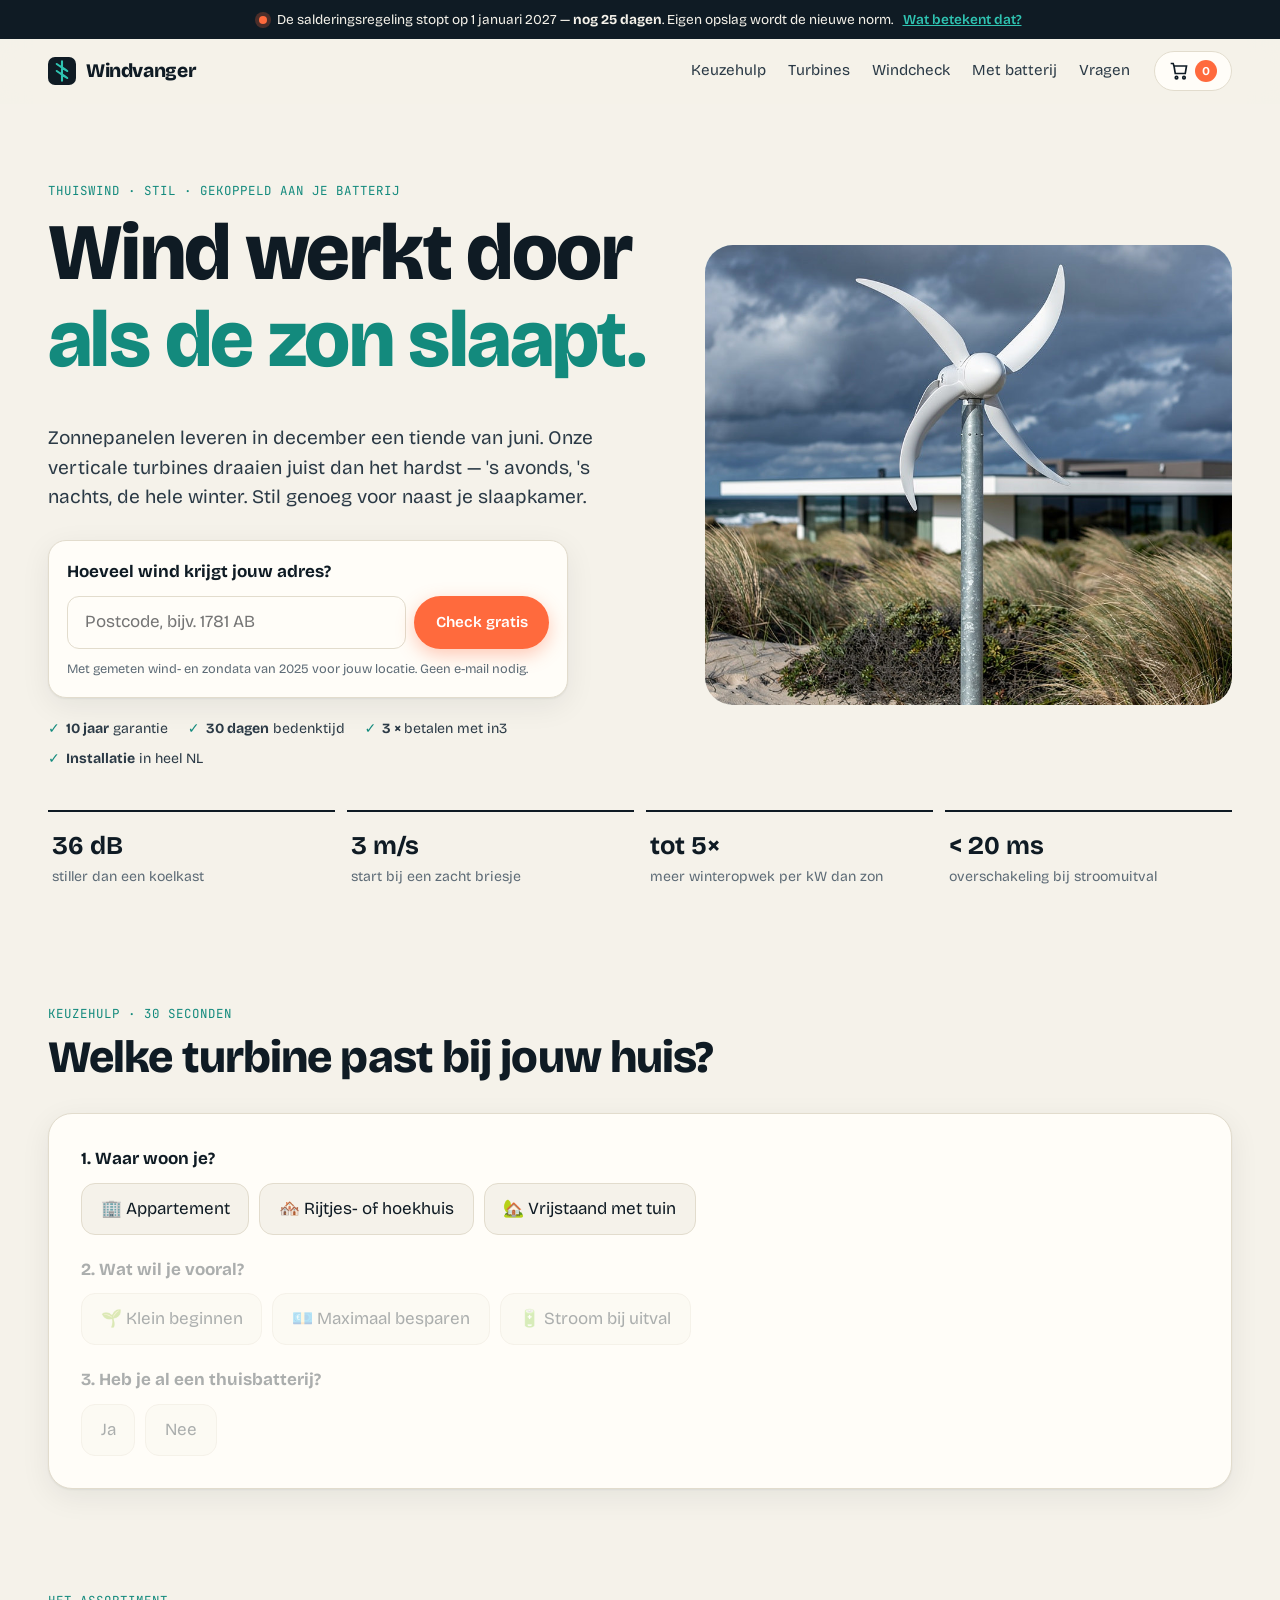
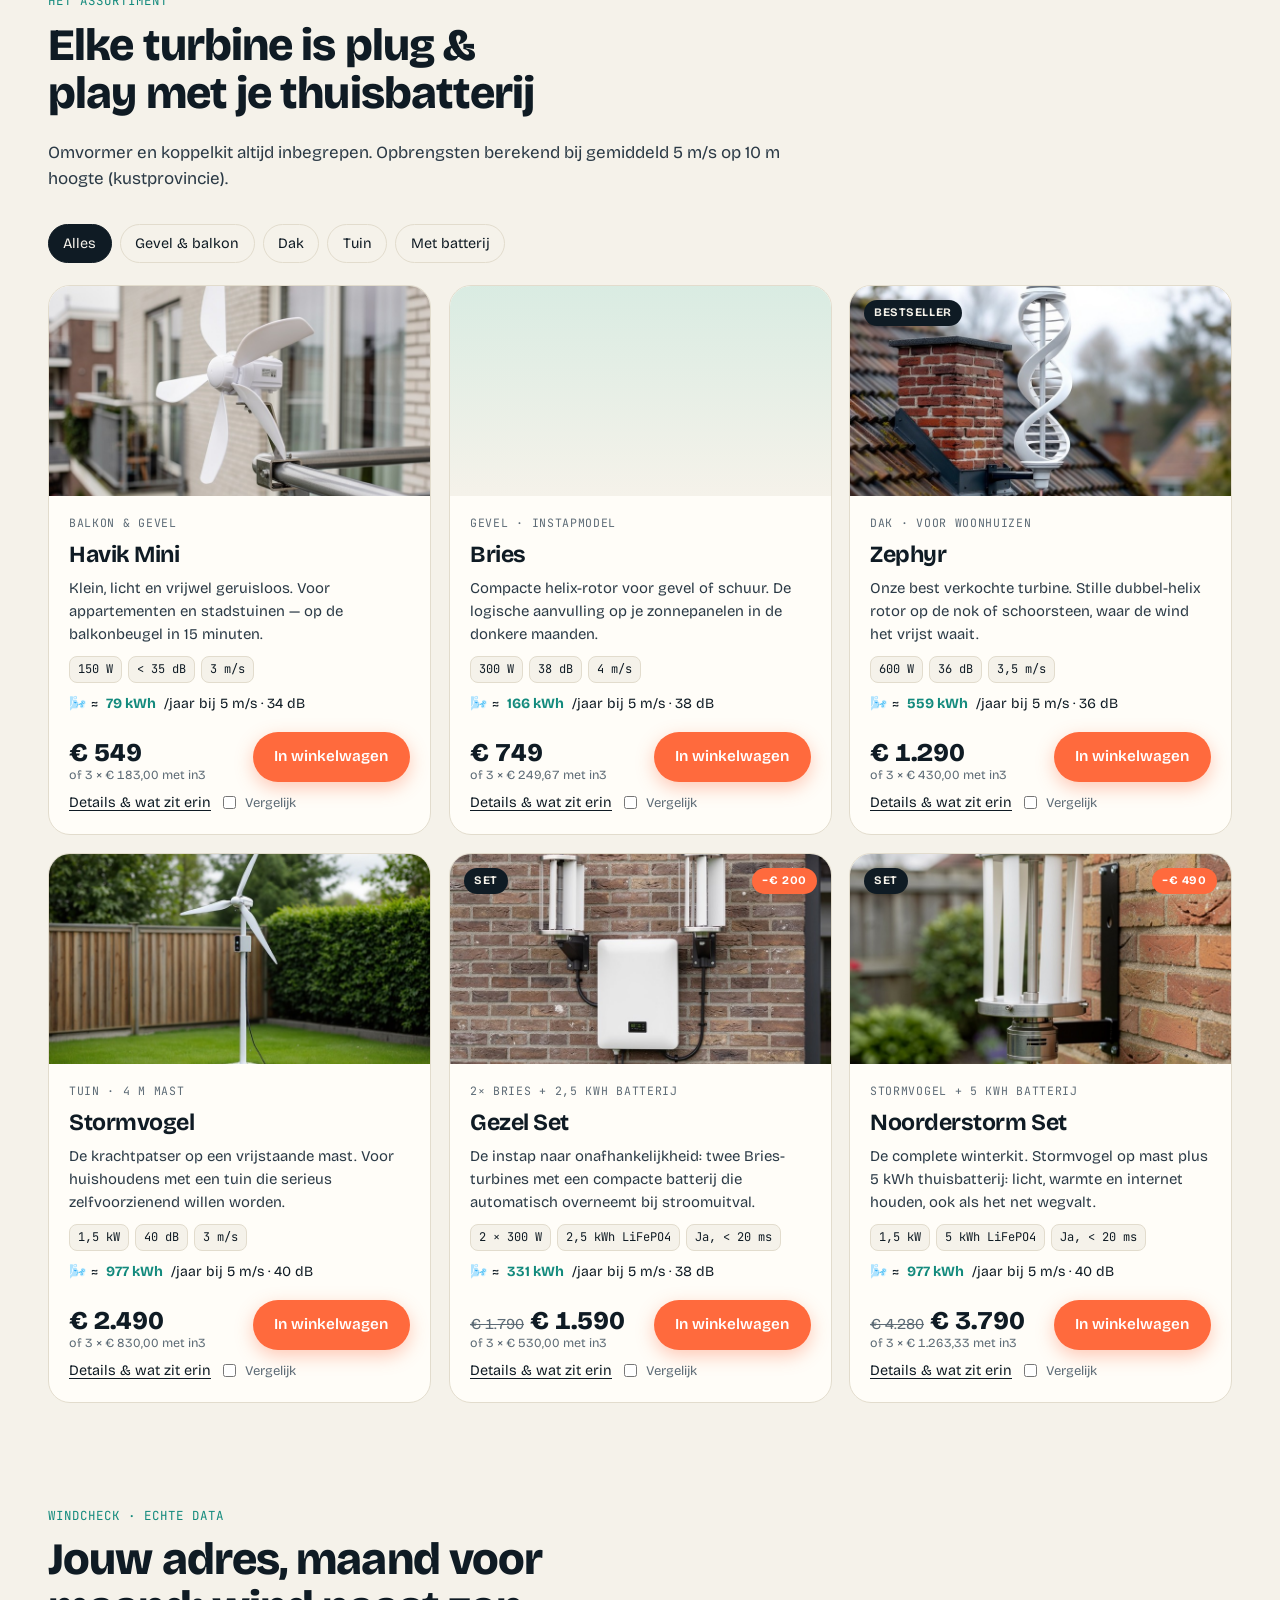
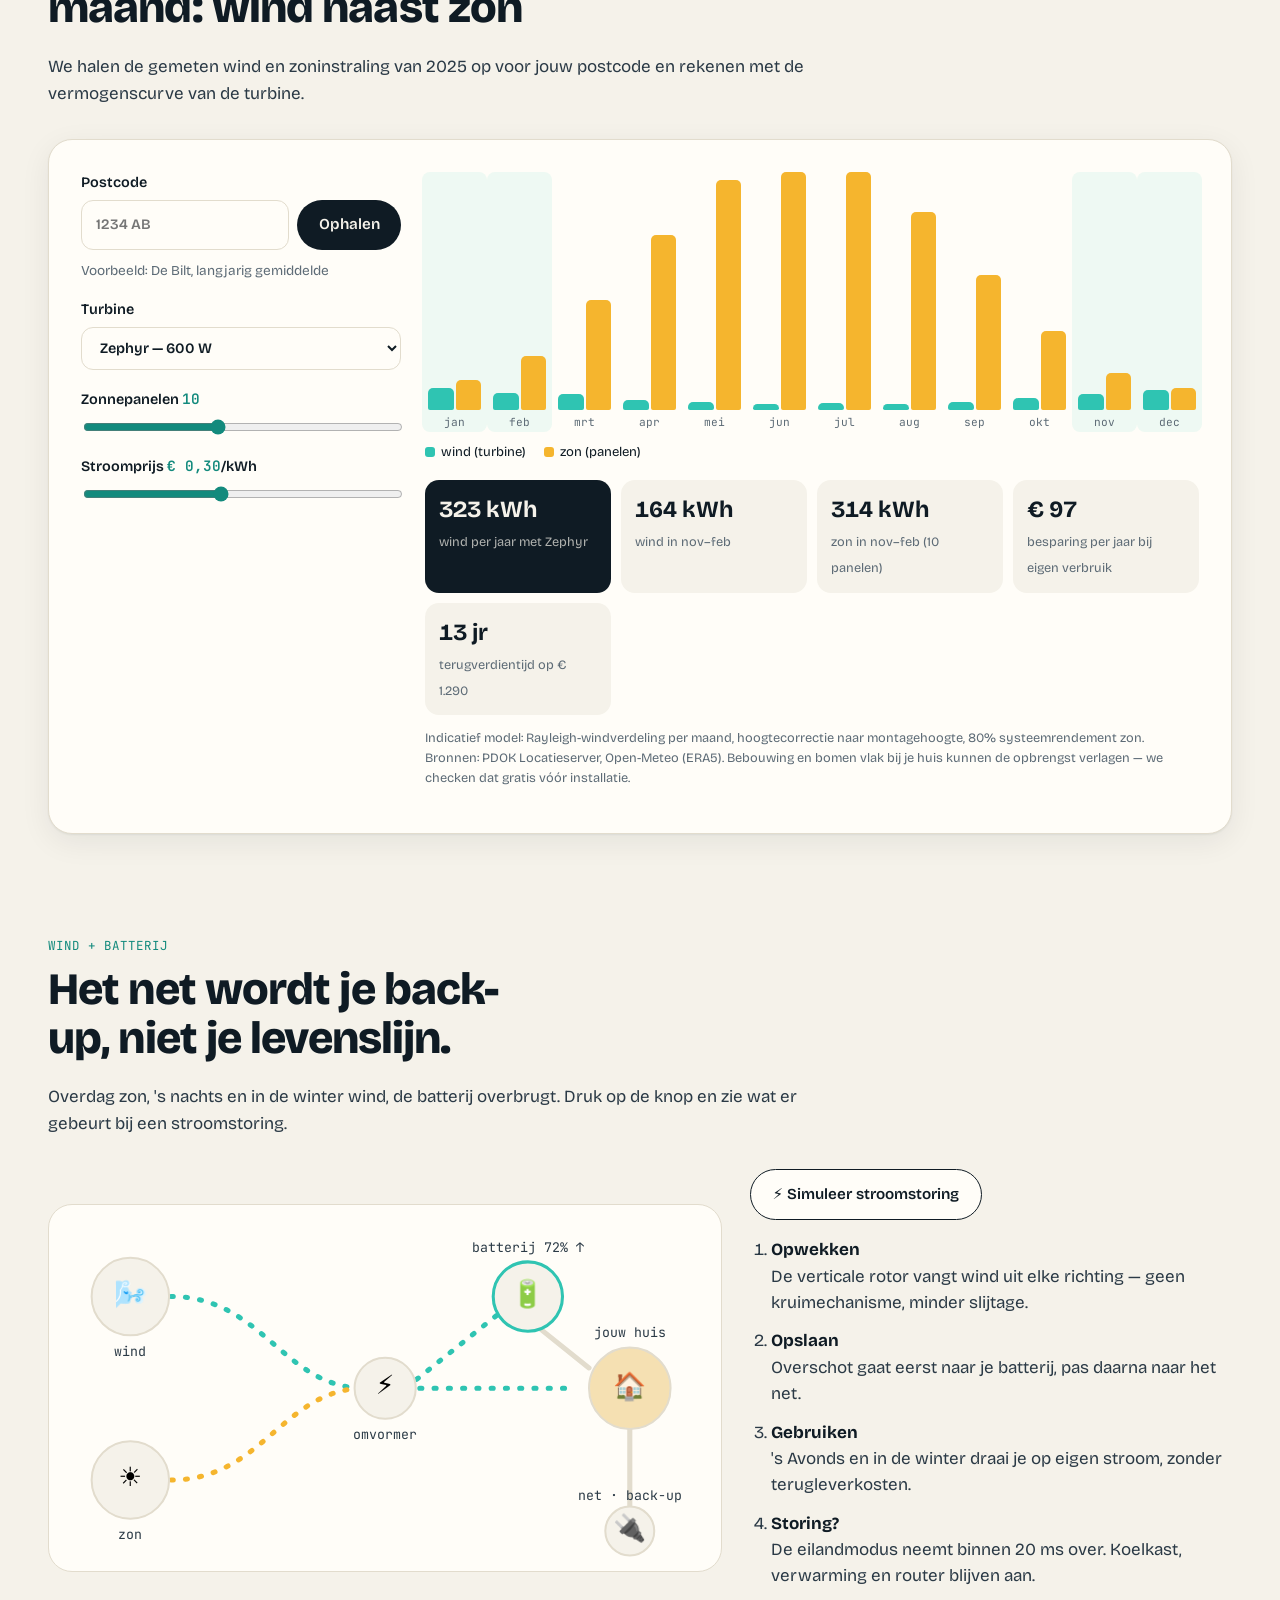
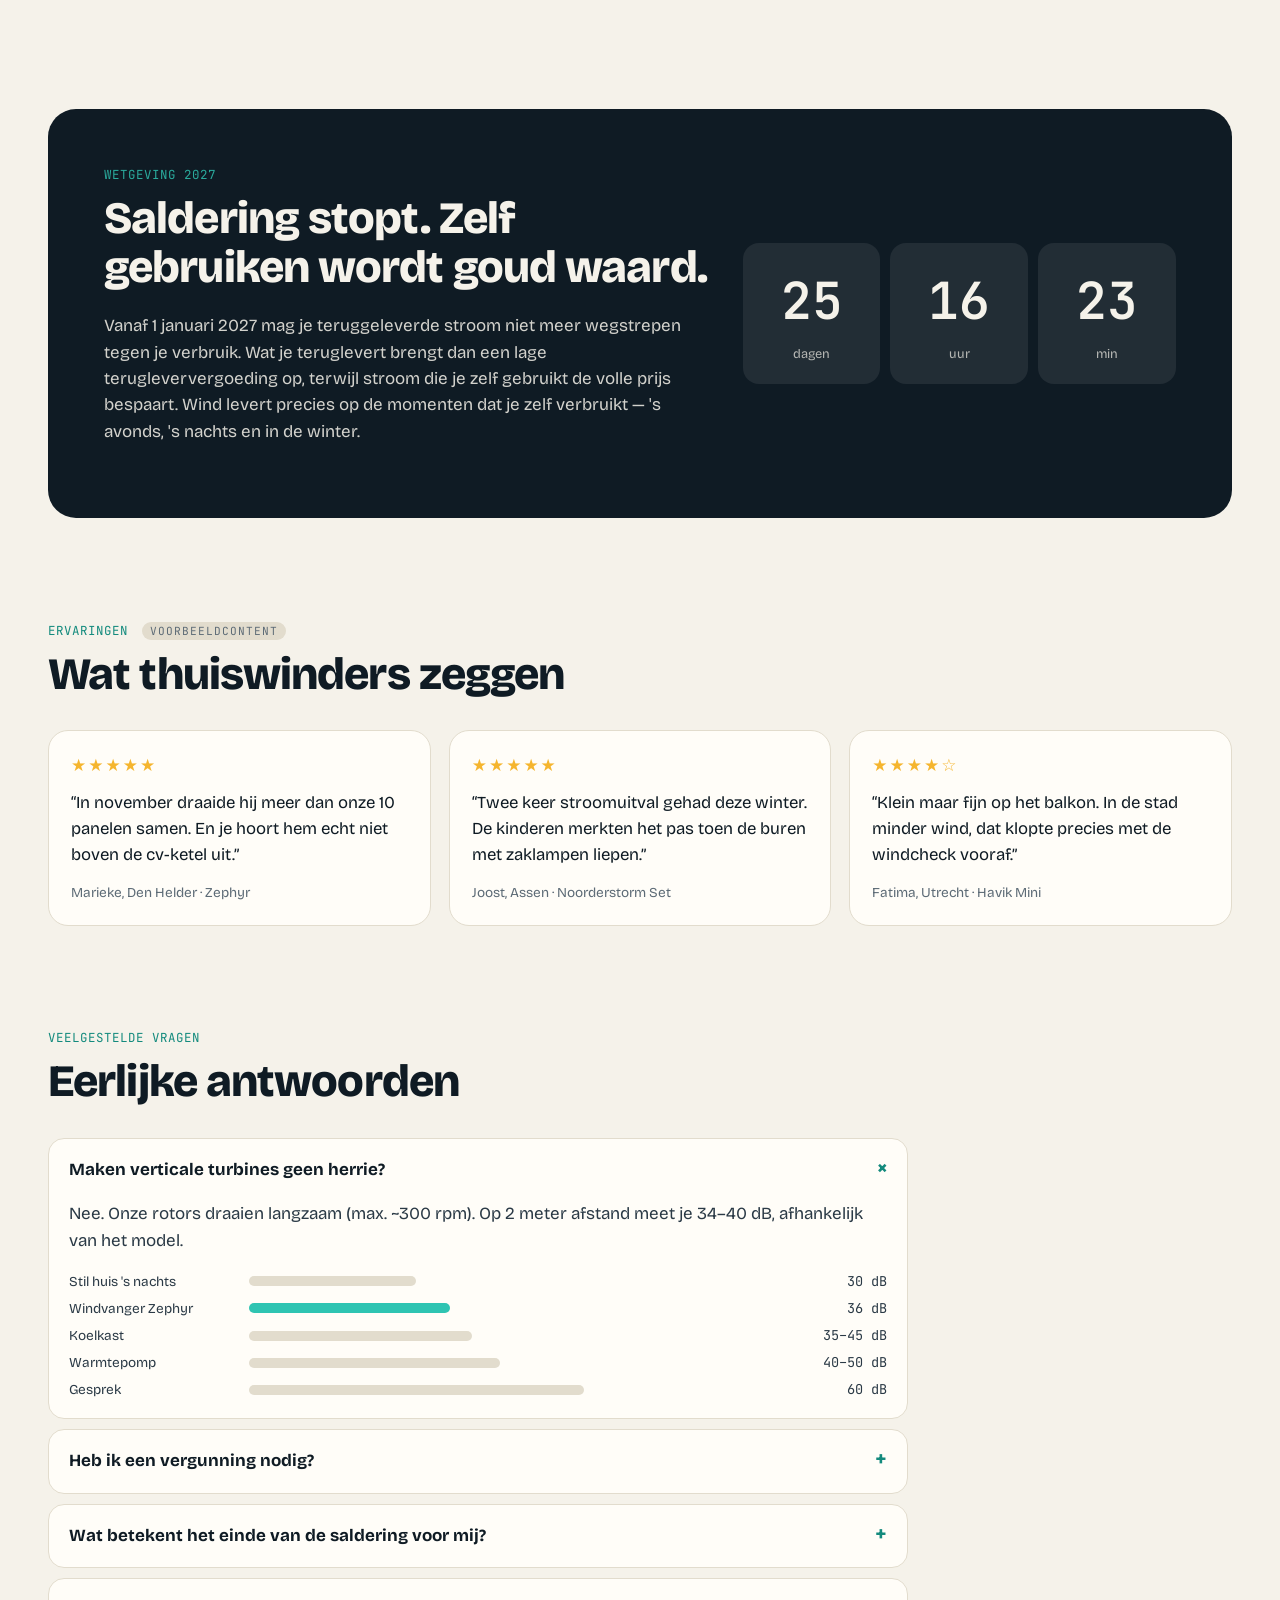
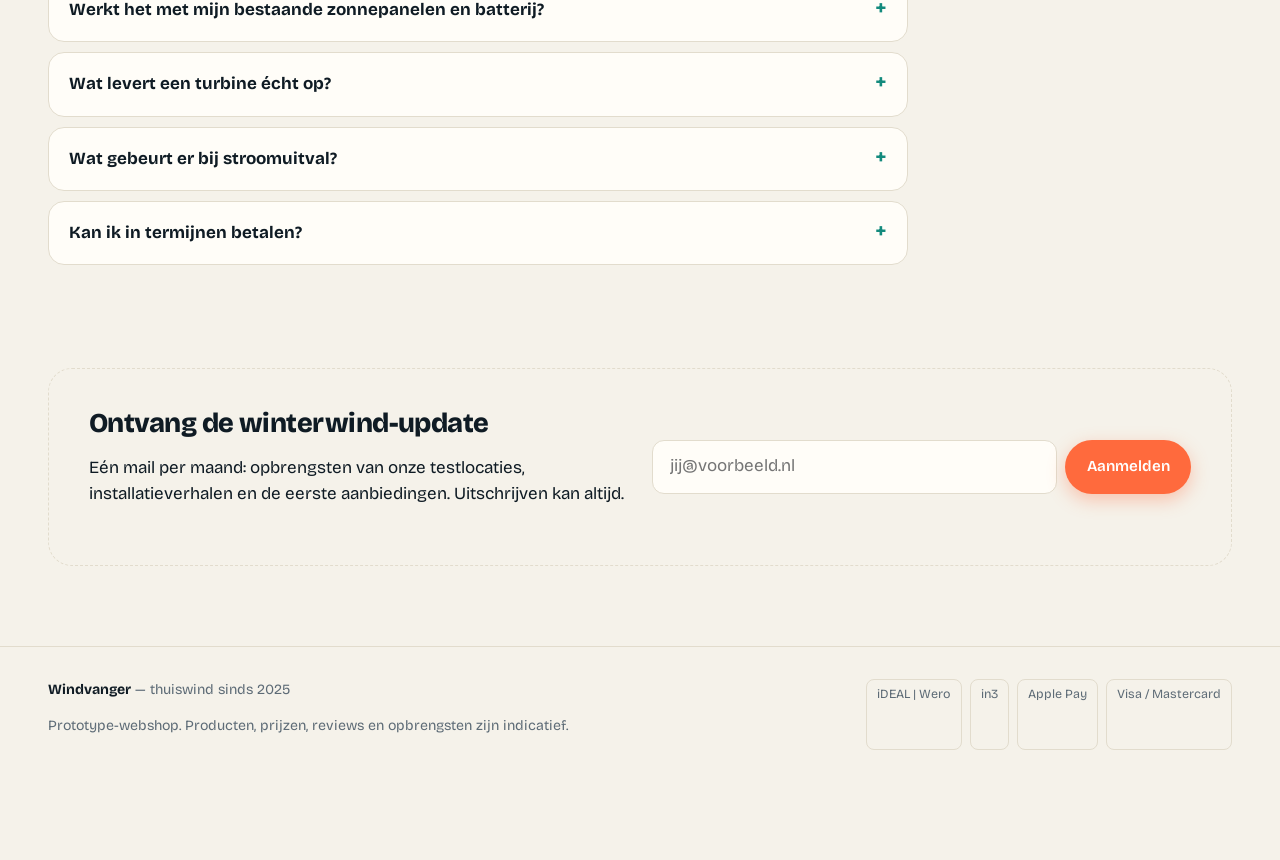
==== commit 7d569941: "Productfoto's in de nieuwe webshop (/claude) Foto's uit img/ verkleind voor het web (2,3 MB -> 0,85 " ====
--- a/claude/index.html
+++ b/claude/index.html
@@ -71,6 +71,7 @@
       </div>
 
       <div class="hero-visual" aria-label="Live windmeting">
+        <img class="hero-photo" id="hero-photo" src="img/hero.jpg" alt="Verticale windturbine op het dak van een woonhuis" fetchpriority="high" decoding="async">
         <div class="hero-turbine" id="hero-turbine"></div>
         <div class="live-card" id="live-card">
           <div class="live-head"><span class="pulse" aria-hidden="true"></span> Nu live</div>
--- a/claude/css/style.css
+++ b/claude/css/style.css
@@ -104,6 +104,13 @@
 .hero-visual::after { top: 48%; animation-delay: 1.4s; animation-duration: 2.6s; }
 @keyframes gust { to { left: 110%; } }
 .hero-turbine svg { height: 92%; width: auto; }
+.hero-photo { position: absolute; inset: 0; width: 100%; height: 100%; object-fit: cover; opacity: 0; transition: opacity .6s; }
+.hero-visual.has-photo .hero-photo { opacity: 1; }
+.hero-visual.has-photo .hero-turbine { display: none; }
+.photo { display: block; width: 100%; height: 100%; object-fit: cover; }
+.card-art:has(.photo), .fr-art:has(.photo), .pm-art:has(.photo), .line-art:has(.photo) { padding: 0; overflow: hidden; display: block; }
+.pm-art:has(.photo) { align-self: start; aspect-ratio: 4 / 3; min-height: 0; }
+.hero-photo { object-position: 42% center; }
 .live-card { position: absolute; left: 18px; bottom: 18px; background: color-mix(in srgb, var(--card) 88%, transparent); backdrop-filter: blur(10px); border: 1px solid var(--line); border-radius: 16px; padding: 14px 16px; min-width: 230px; box-shadow: var(--shadow); }
 .live-head { font-family: var(--mono); font-size: .72rem; text-transform: uppercase; letter-spacing: .08em; color: var(--muted); display: flex; align-items: center; gap: 6px; }
 .pulse { width: 8px; height: 8px; border-radius: 50%; background: #22c55e; animation: pulse 1.6s infinite; }
@@ -147,7 +154,7 @@
 .choices input:focus-visible + span { outline: 3px solid var(--wind); outline-offset: 2px; }
 .choices.compact span { padding: .55em .9em; font-size: .9rem; }
 .finder-result { display: grid; grid-template-columns: 140px 1fr; gap: 20px; align-items: center; border-top: 1px dashed var(--line); padding-top: 22px; }
-.finder-result .fr-art { height: 180px; display: grid; place-items: center; background: var(--paper); border-radius: 16px; }
+.finder-result .fr-art { height: 180px; overflow: hidden; display: grid; place-items: center; background: var(--paper); border-radius: 16px; }
 .finder-result .fr-art svg { height: 160px; }
 .finder-result h3 { font-size: 1.6rem; margin: 0 0 4px; }
 .finder-result ul { margin: 8px 0 14px; padding-left: 1.1em; color: var(--ink-2); }
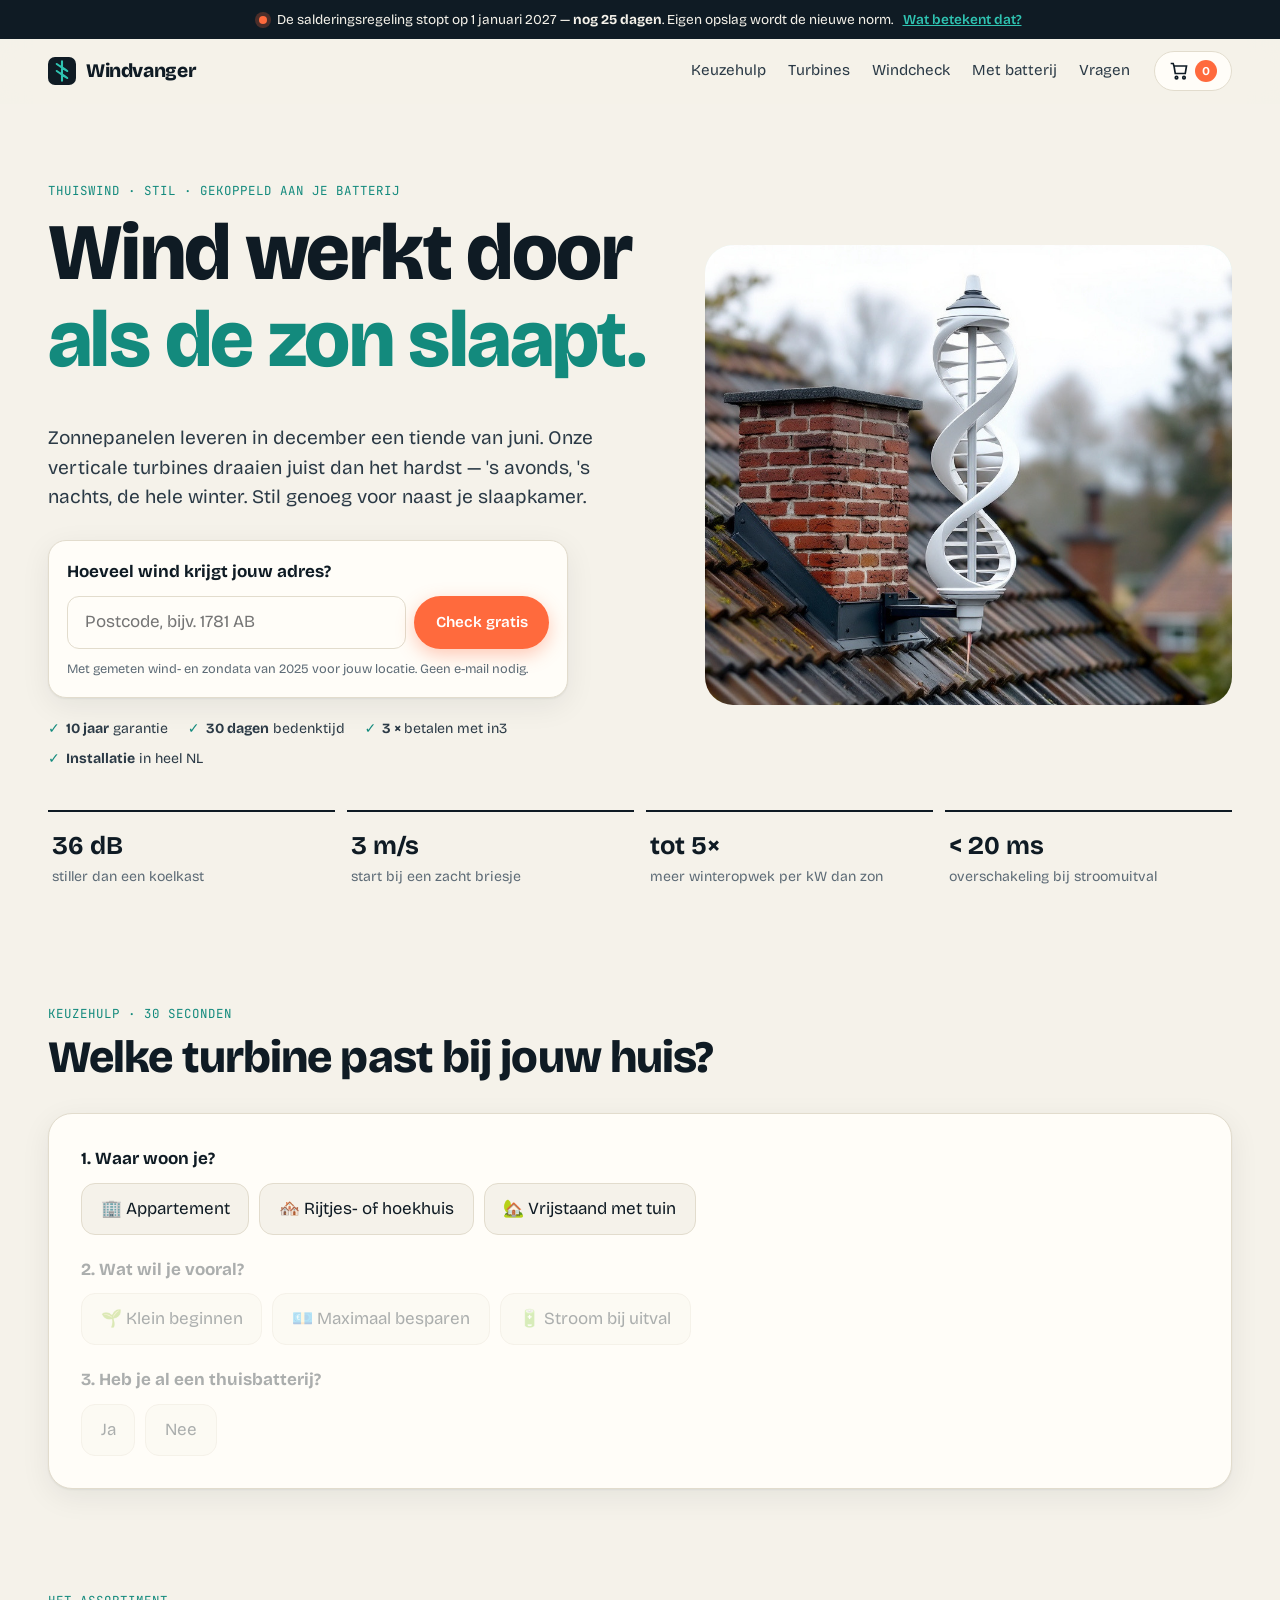
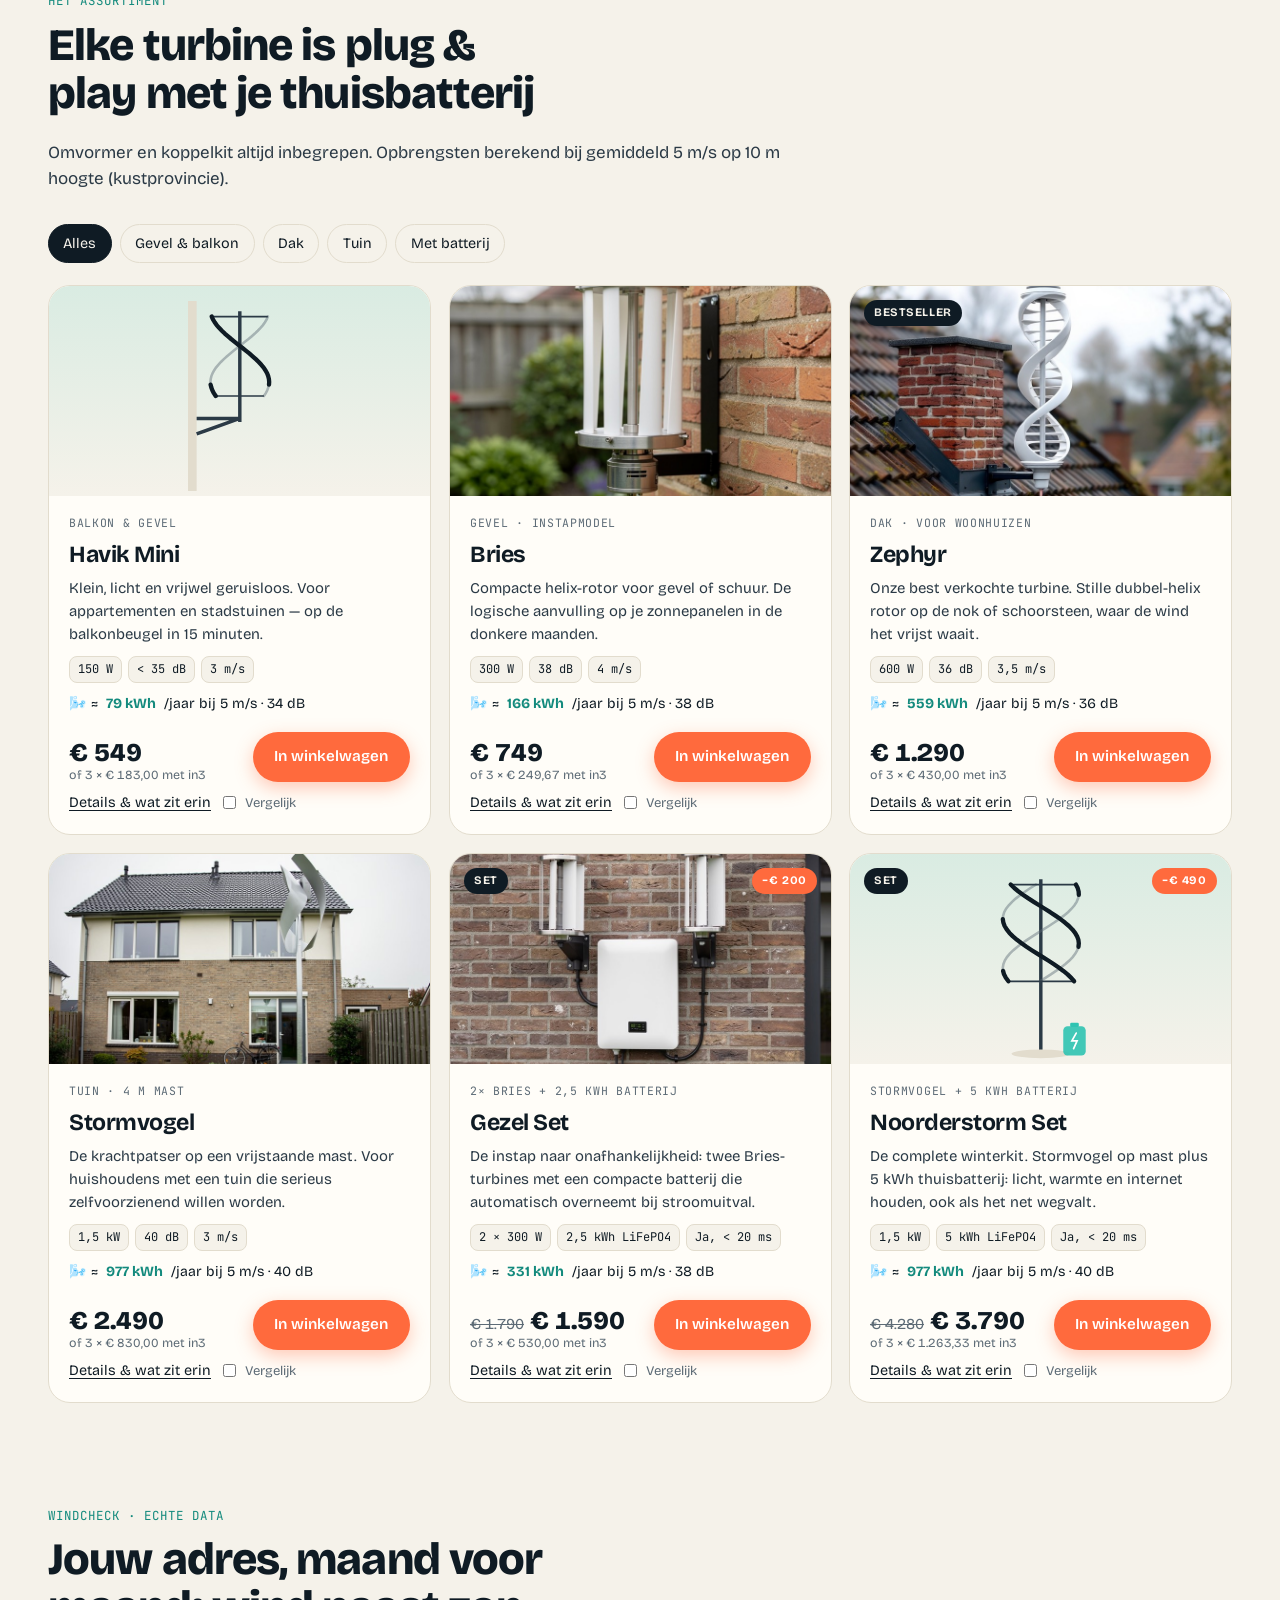
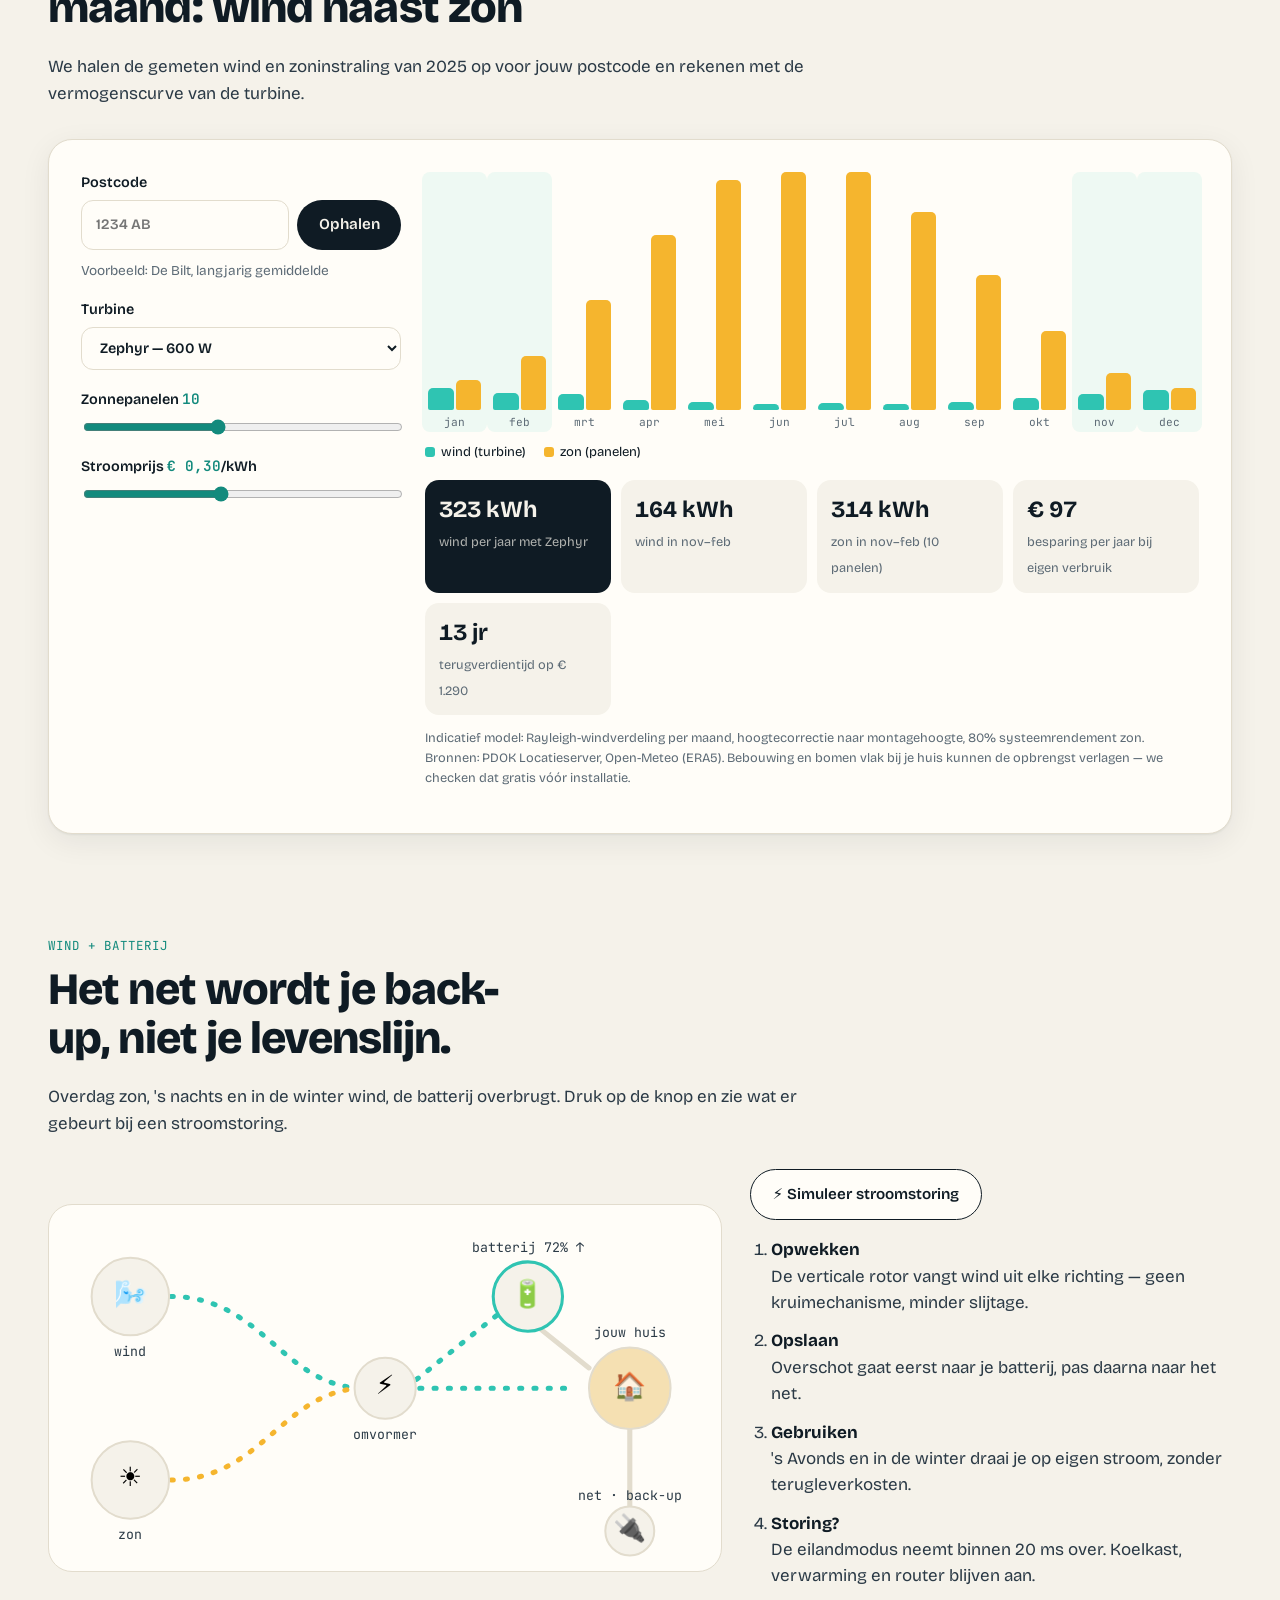
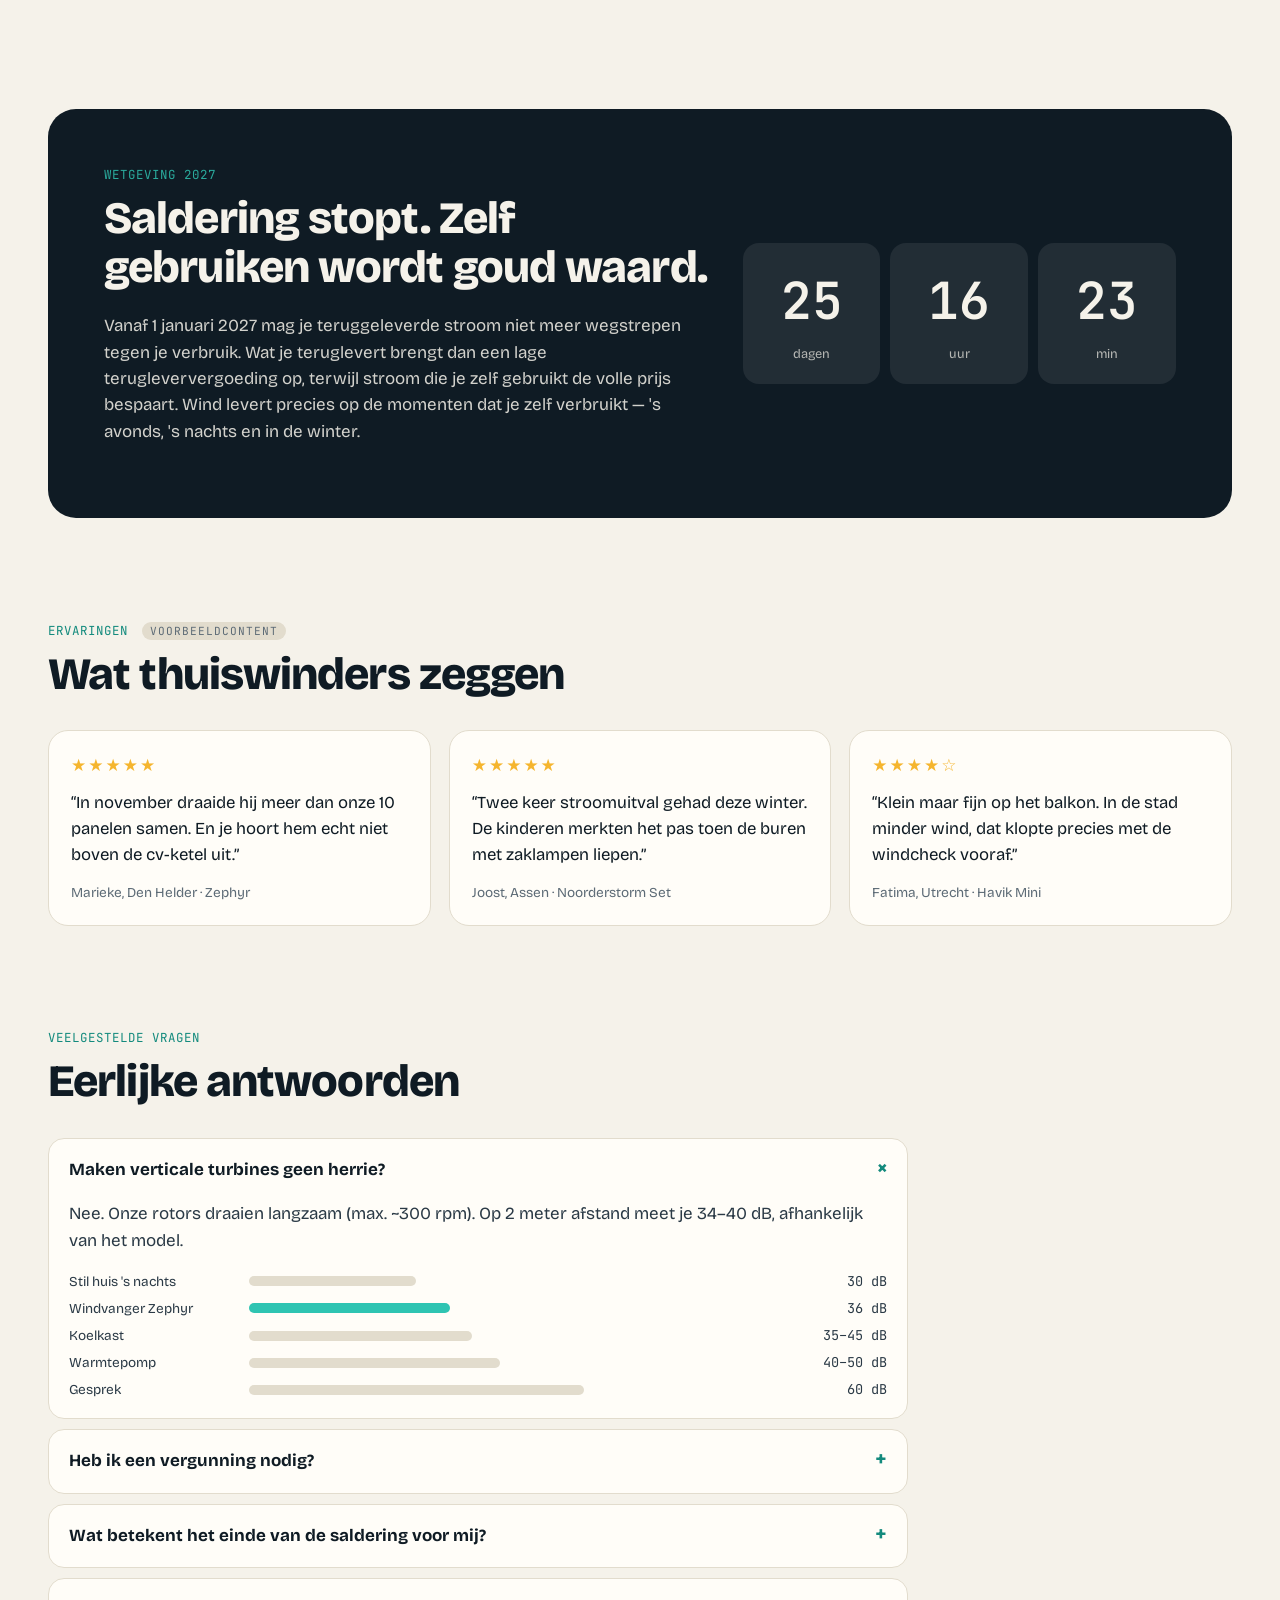
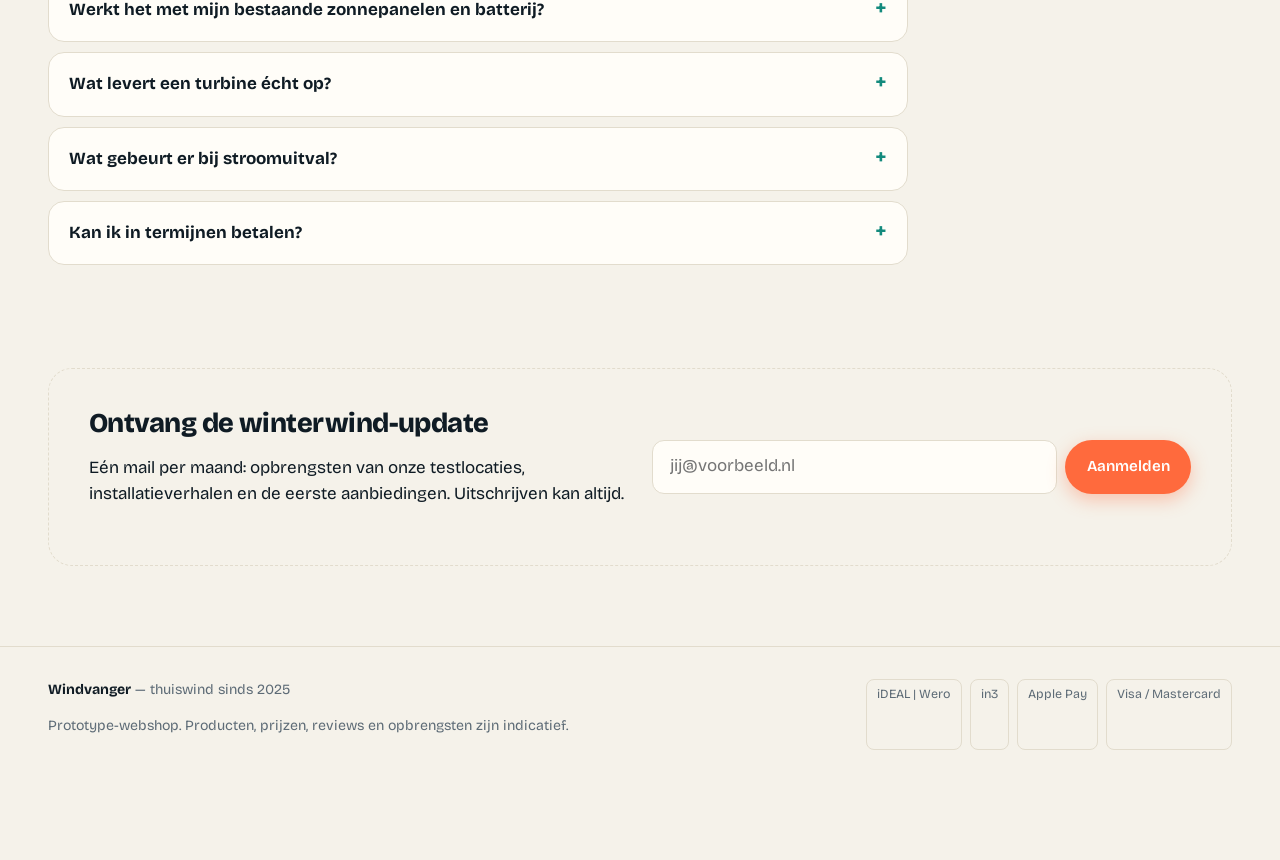
==== commit c5a193d1: "Foto's in /claude afgestemd op de juiste producten - Hero: Zephyr op het dak in plaats van een prope" ====
--- a/claude/index.html
+++ b/claude/index.html
@@ -71,7 +71,7 @@
       </div>
 
       <div class="hero-visual" aria-label="Live windmeting">
-        <img class="hero-photo" id="hero-photo" src="img/hero.jpg" alt="Verticale windturbine op het dak van een woonhuis" fetchpriority="high" decoding="async">
+        <img class="hero-photo" id="hero-photo" src="img/hero-zephyr.jpg" alt="Zephyr verticale windturbine naast de schoorsteen op een pannendak" fetchpriority="high" decoding="async">
         <div class="hero-turbine" id="hero-turbine"></div>
         <div class="live-card" id="live-card">
           <div class="live-head"><span class="pulse" aria-hidden="true"></span> Nu live</div>
--- a/claude/css/style.css
+++ b/claude/css/style.css
@@ -110,7 +110,7 @@
 .photo { display: block; width: 100%; height: 100%; object-fit: cover; }
 .card-art:has(.photo), .fr-art:has(.photo), .pm-art:has(.photo), .line-art:has(.photo) { padding: 0; overflow: hidden; display: block; }
 .pm-art:has(.photo) { align-self: start; aspect-ratio: 4 / 3; min-height: 0; }
-.hero-photo { object-position: 42% center; }
+.hero-photo { object-position: 50% center; }
 .live-card { position: absolute; left: 18px; bottom: 18px; background: color-mix(in srgb, var(--card) 88%, transparent); backdrop-filter: blur(10px); border: 1px solid var(--line); border-radius: 16px; padding: 14px 16px; min-width: 230px; box-shadow: var(--shadow); }
 .live-head { font-family: var(--mono); font-size: .72rem; text-transform: uppercase; letter-spacing: .08em; color: var(--muted); display: flex; align-items: center; gap: 6px; }
 .pulse { width: 8px; height: 8px; border-radius: 50%; background: #22c55e; animation: pulse 1.6s infinite; }
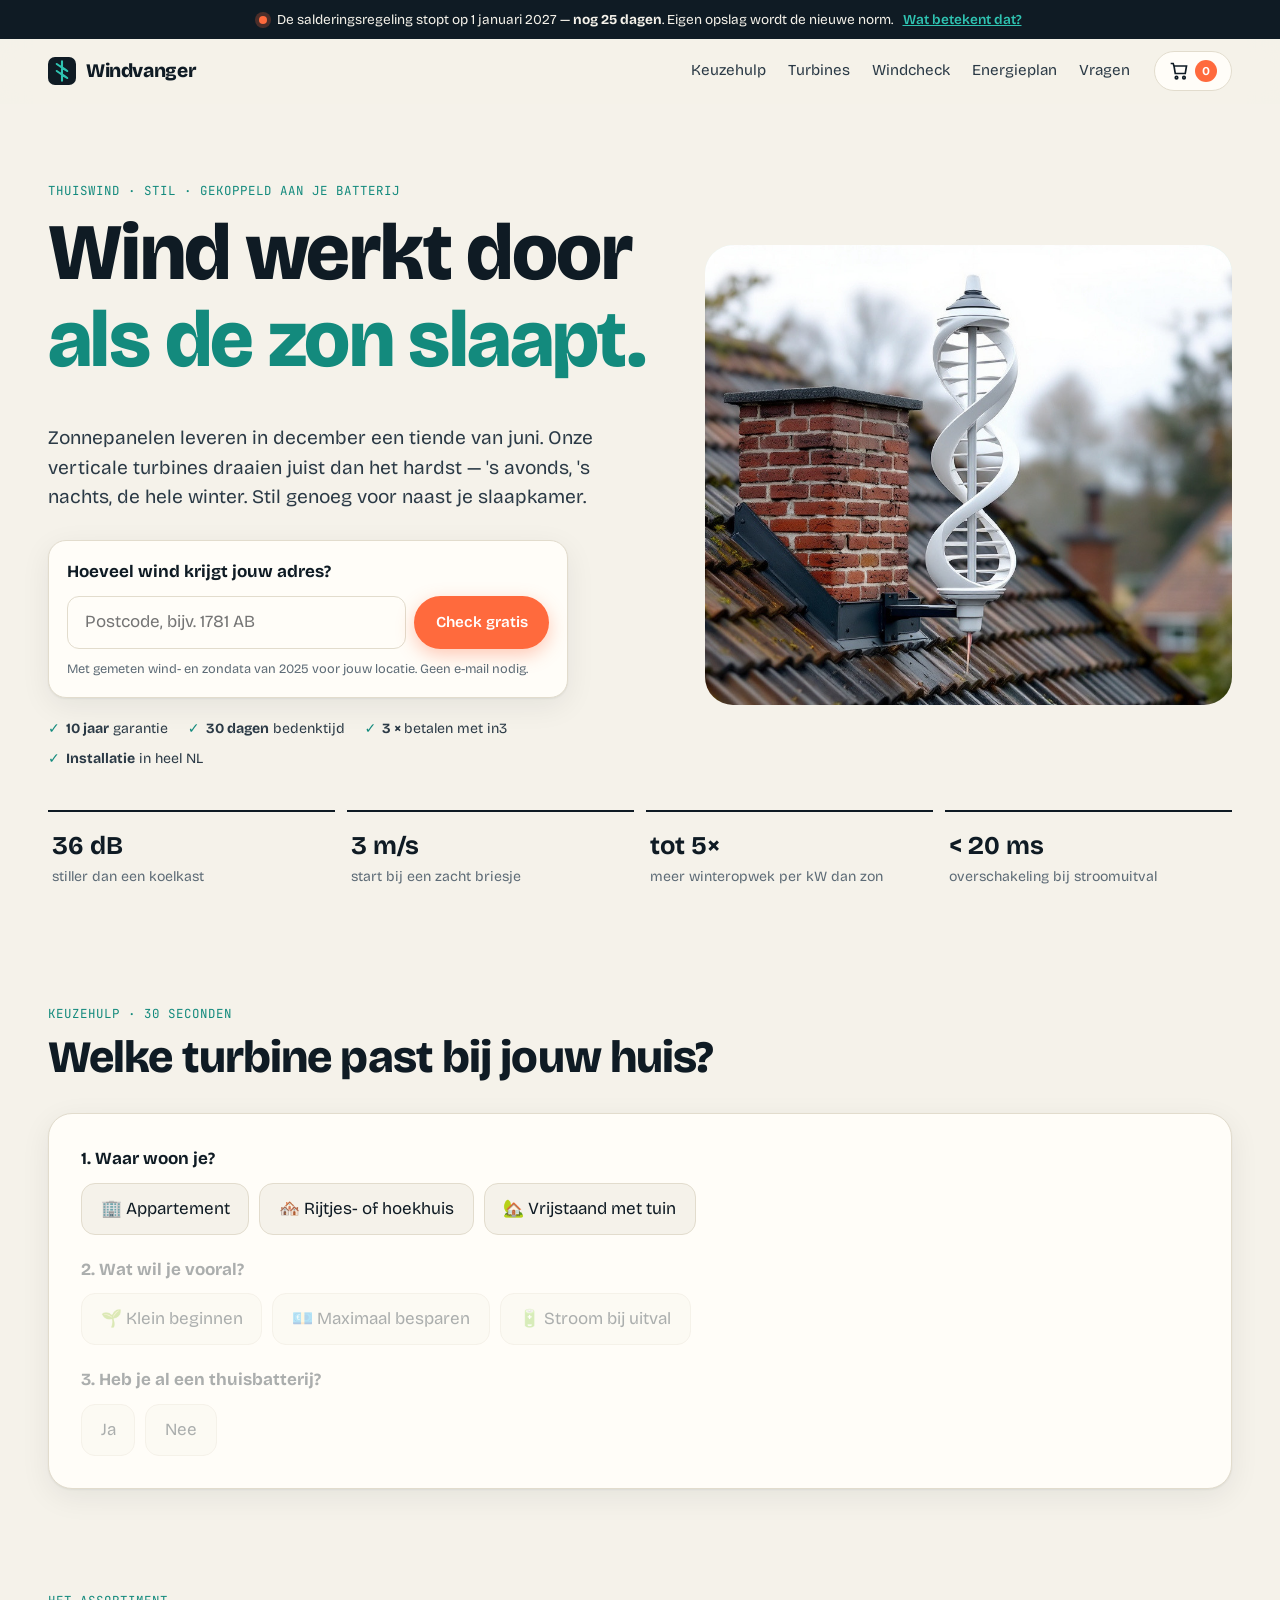
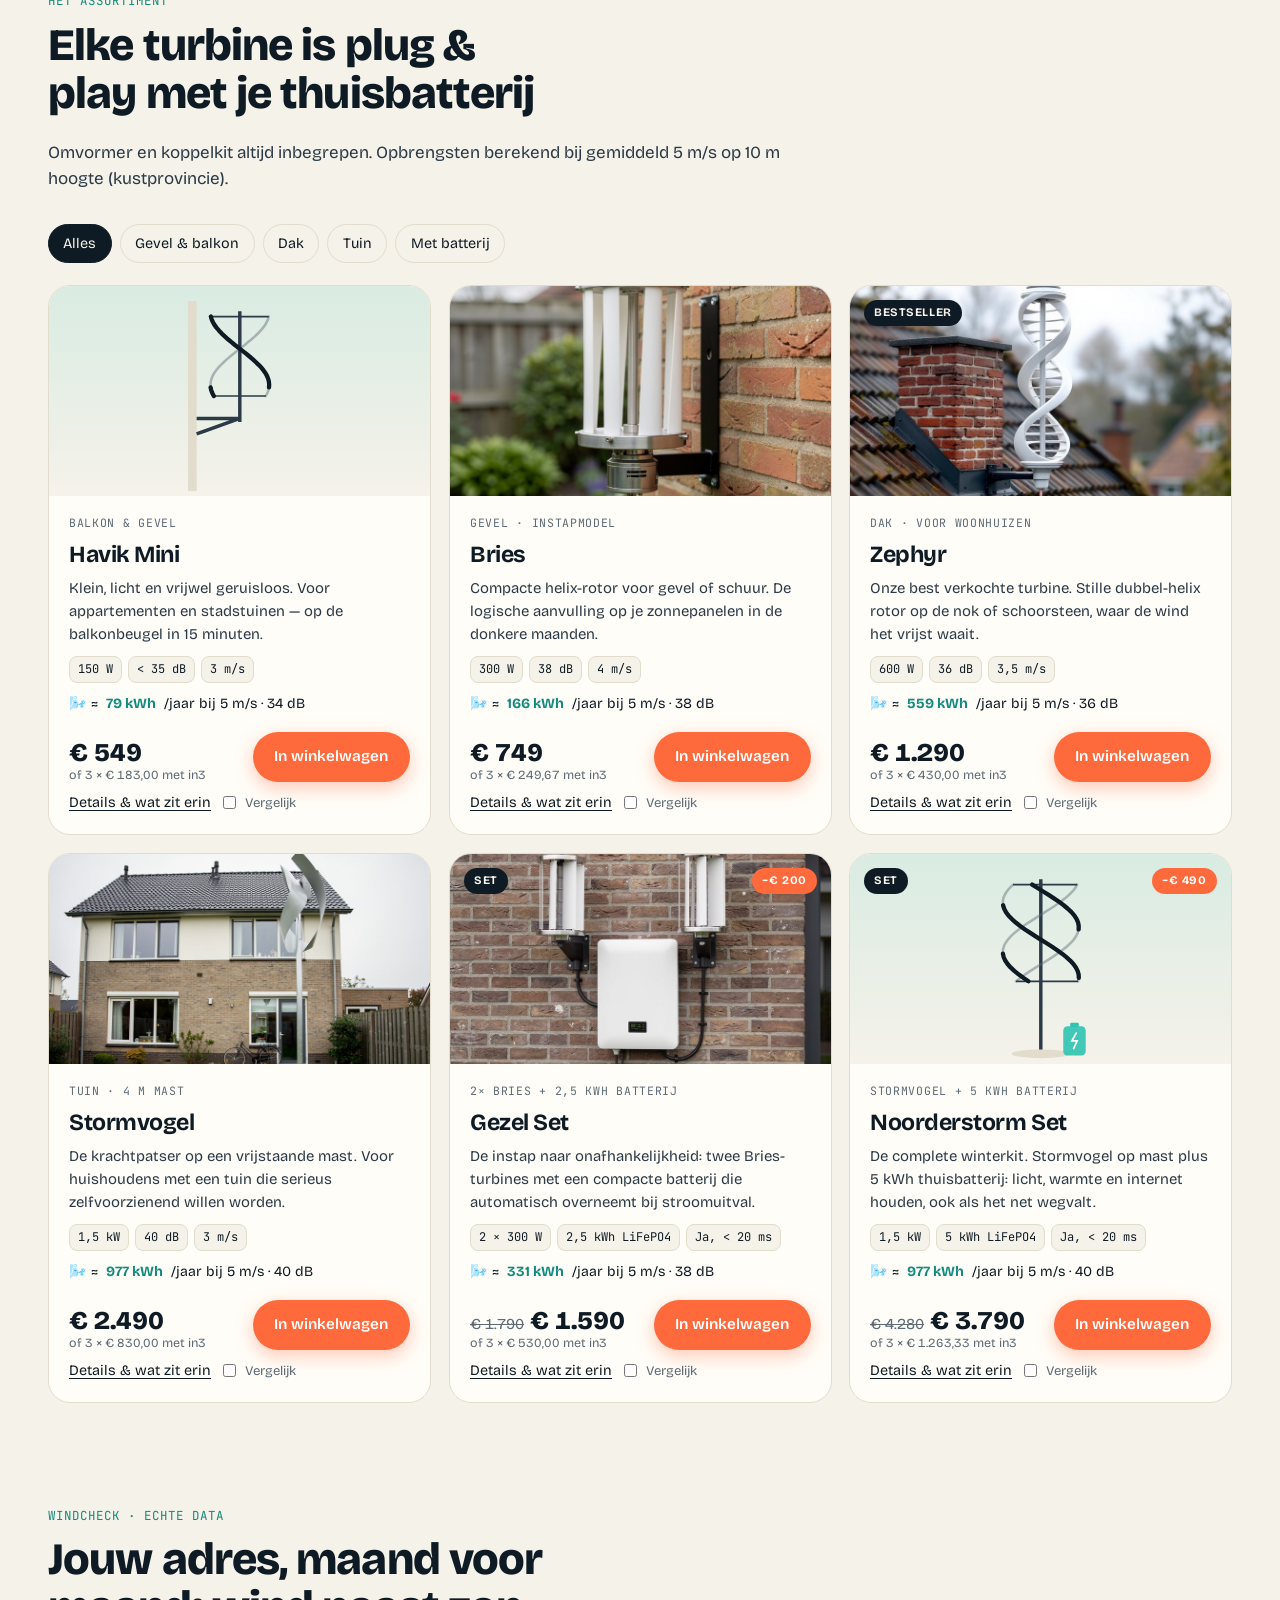
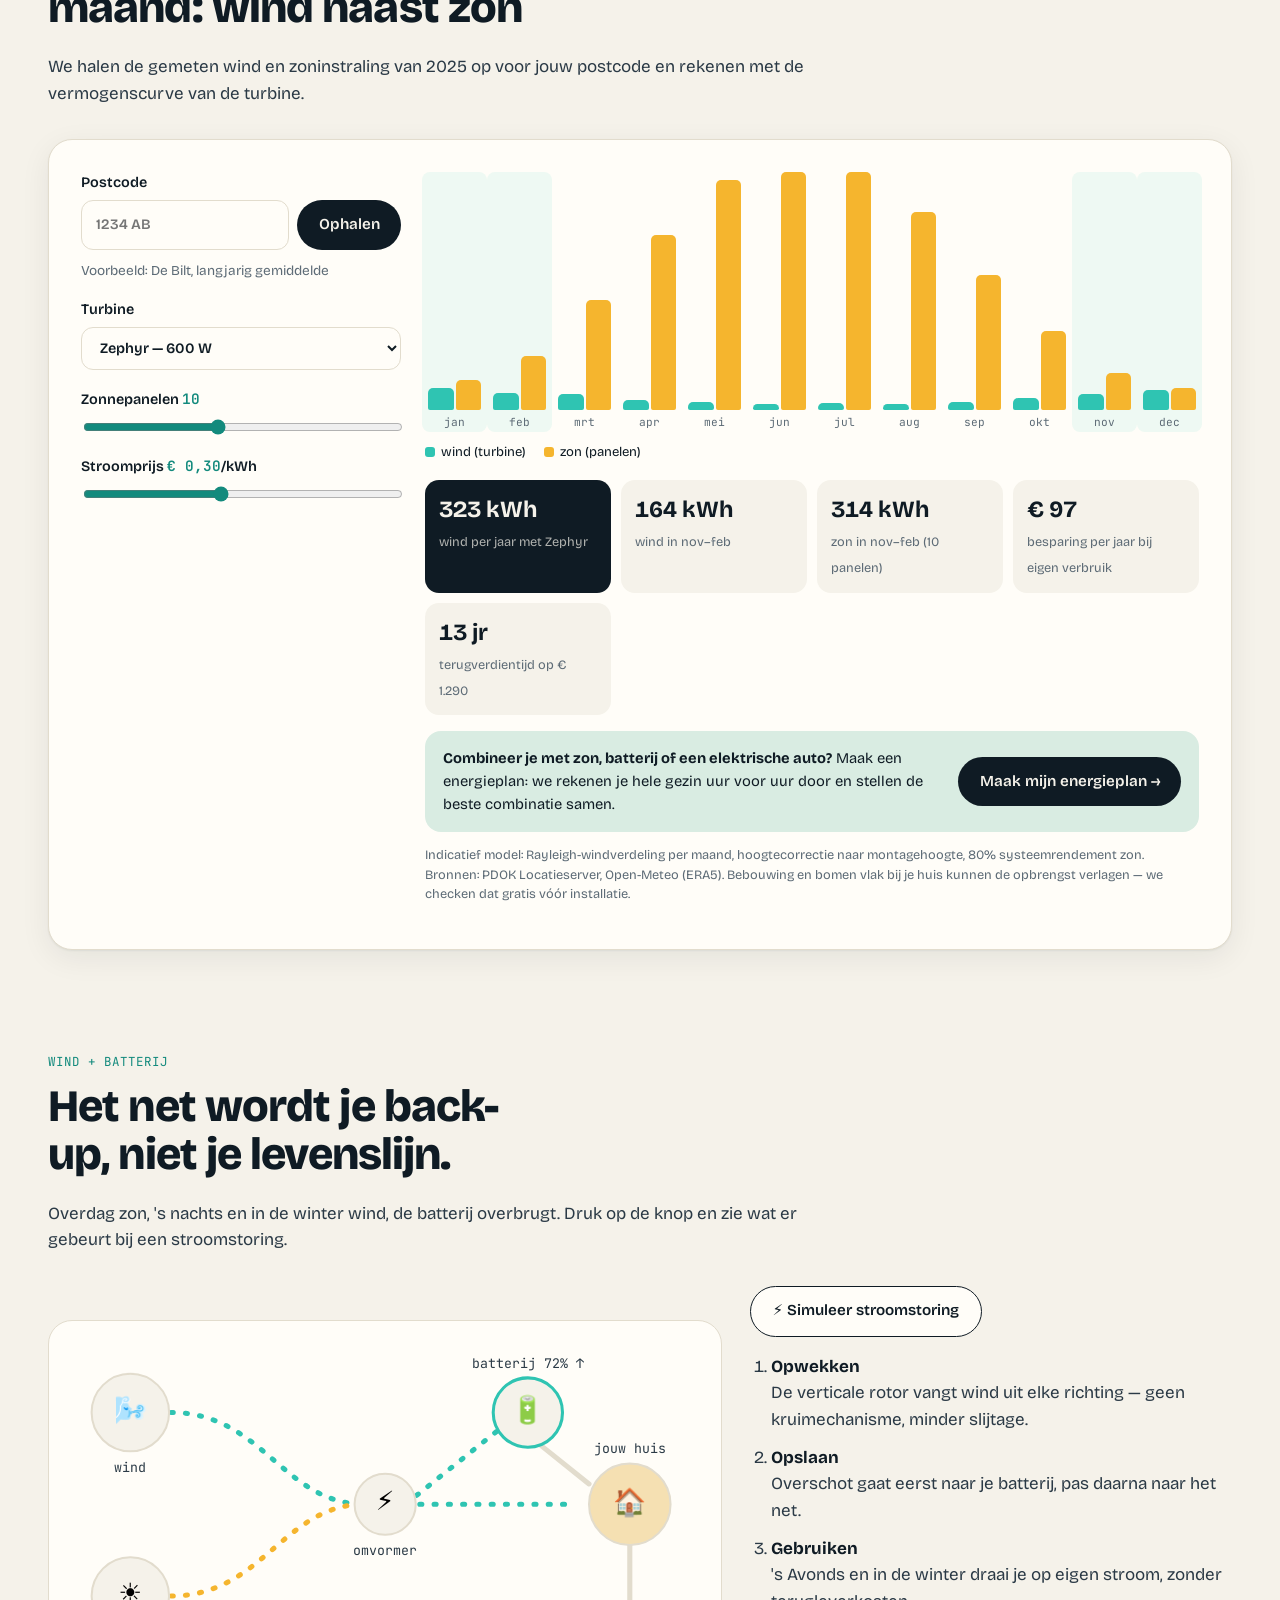
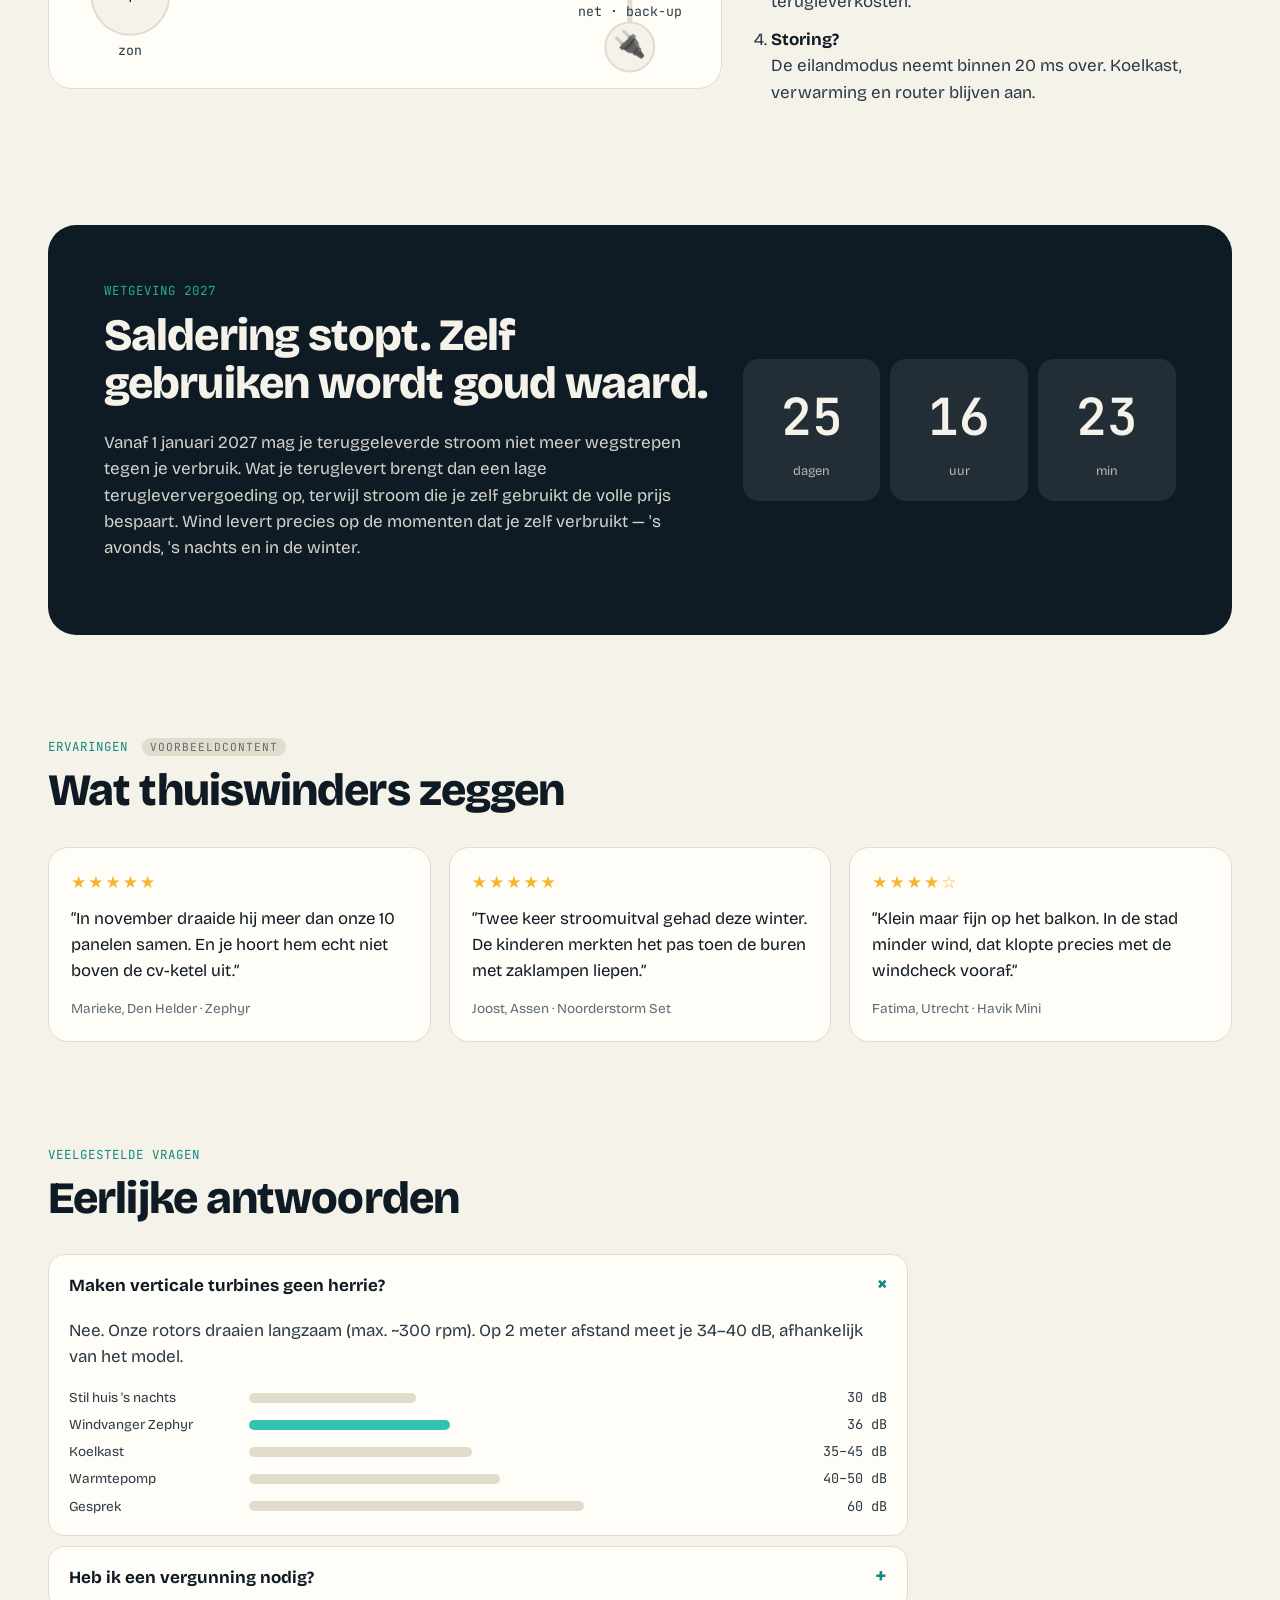
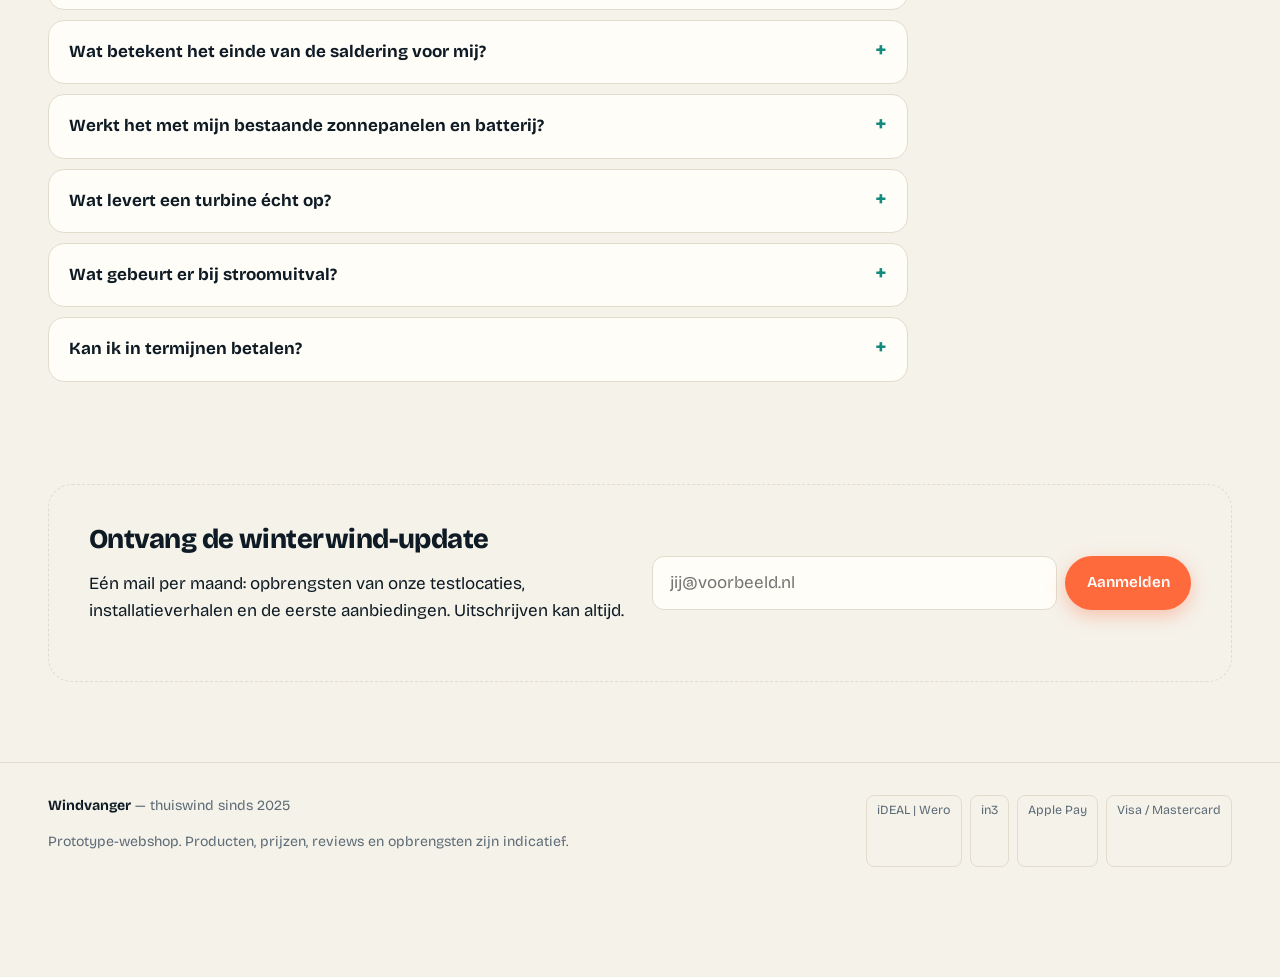
==== commit 8b4baa72: "Energieplan: uur-voor-uur advies voor wind, zon, batterij en auto (/claude/plan.html) - Nieuwe pagin" ====
--- a/claude/index.html
+++ b/claude/index.html
@@ -35,7 +35,7 @@
       <a href="#kiezer">Keuzehulp</a>
       <a href="#turbines">Turbines</a>
       <a href="#windcheck">Windcheck</a>
-      <a href="#batterij">Met batterij</a>
+      <a href="plan.html">Energieplan</a>
       <a href="#faq">Vragen</a>
     </nav>
     <button class="cart-btn" id="cart-open" aria-haspopup="dialog" aria-controls="cart">
@@ -168,6 +168,7 @@
           <div class="chart" id="calc-chart" role="img" aria-label="Maandopbrengst wind en zon"></div>
           <div class="legend"><span class="lg-wind">wind (turbine)</span><span class="lg-sun">zon (panelen)</span></div>
           <div class="kpis" id="calc-kpis"></div>
+          <a class="plan-cta" href="plan.html"><span><b>Combineer je met zon, batterij of een elektrische auto?</b> Maak een energieplan: we rekenen je hele gezin uur voor uur door en stellen de beste combinatie samen.</span><span class="btn btn-dark">Maak mijn energieplan →</span></a>
           <p class="fine">Indicatief model: Rayleigh-windverdeling per maand, hoogtecorrectie naar montagehoogte, 80% systeemrendement zon. Bronnen: PDOK Locatieserver, Open-Meteo (ERA5). Bebouwing en bomen vlak bij je huis kunnen de opbrengst verlagen — we checken dat gratis vóór installatie.</p>
         </div>
       </div>
@@ -311,7 +312,7 @@
 
   <!-- Sticky mobiele balk -->
   <div class="mobile-bar" id="mobile-bar">
-    <a class="btn btn-ghost" href="#windcheck">Windcheck</a>
+    <a class="btn btn-ghost" href="plan.html">Energieplan</a>
     <button class="btn btn-primary" id="mobile-cart">Winkelwagen · <span id="mobile-total">€ 0</span></button>
   </div>
 
--- a/claude/css/style.css
+++ b/claude/css/style.css
@@ -354,3 +354,7 @@
 
 /* View transitions bij filteren */
 ::view-transition-old(root), ::view-transition-new(root) { animation-duration: .25s; }
+
+/* Doorverwijzing naar het energieplan */
+.plan-cta { display: flex; gap: 16px; align-items: center; justify-content: space-between; flex-wrap: wrap; margin-top: 16px; padding: 16px 18px; border-radius: 16px; background: color-mix(in srgb, var(--wind) 14%, var(--paper)); text-decoration: none; color: var(--ink); font-size: .92rem; }
+.plan-cta > span:first-child { flex: 1 1 280px; }
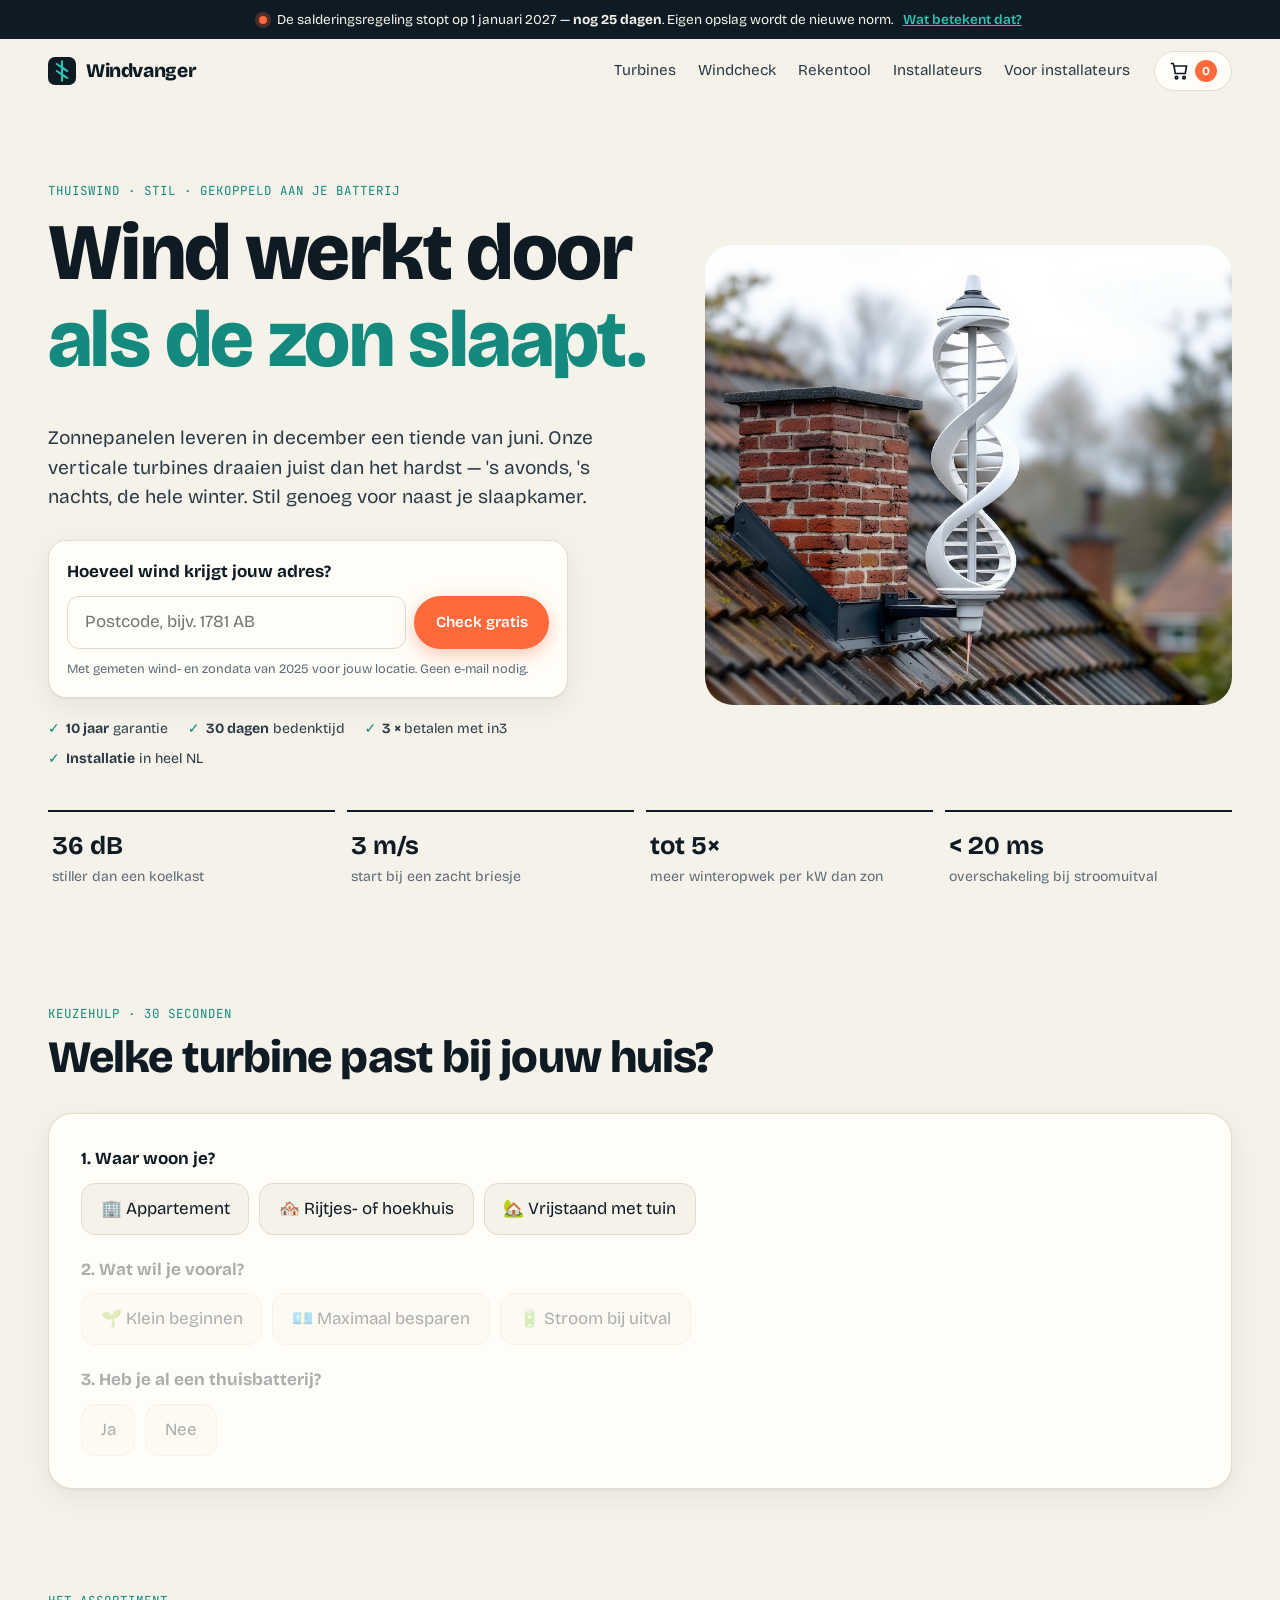
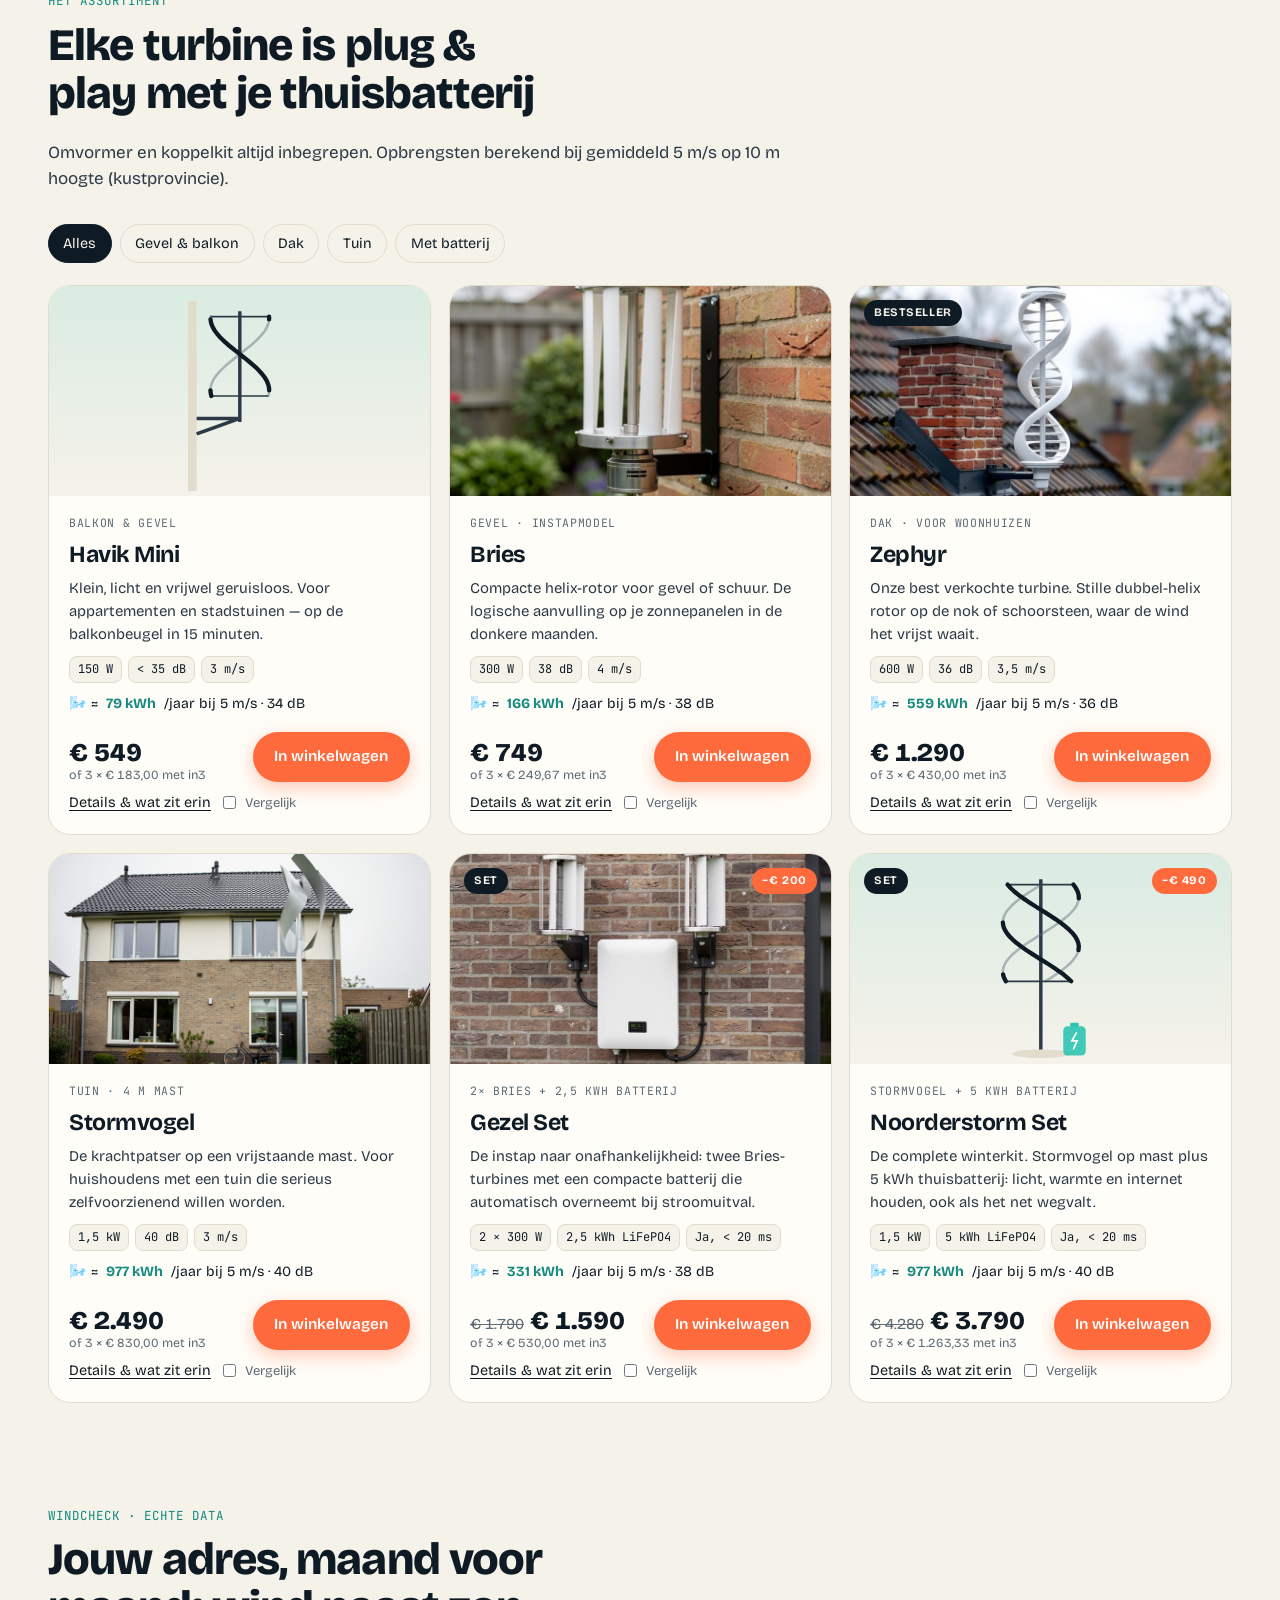
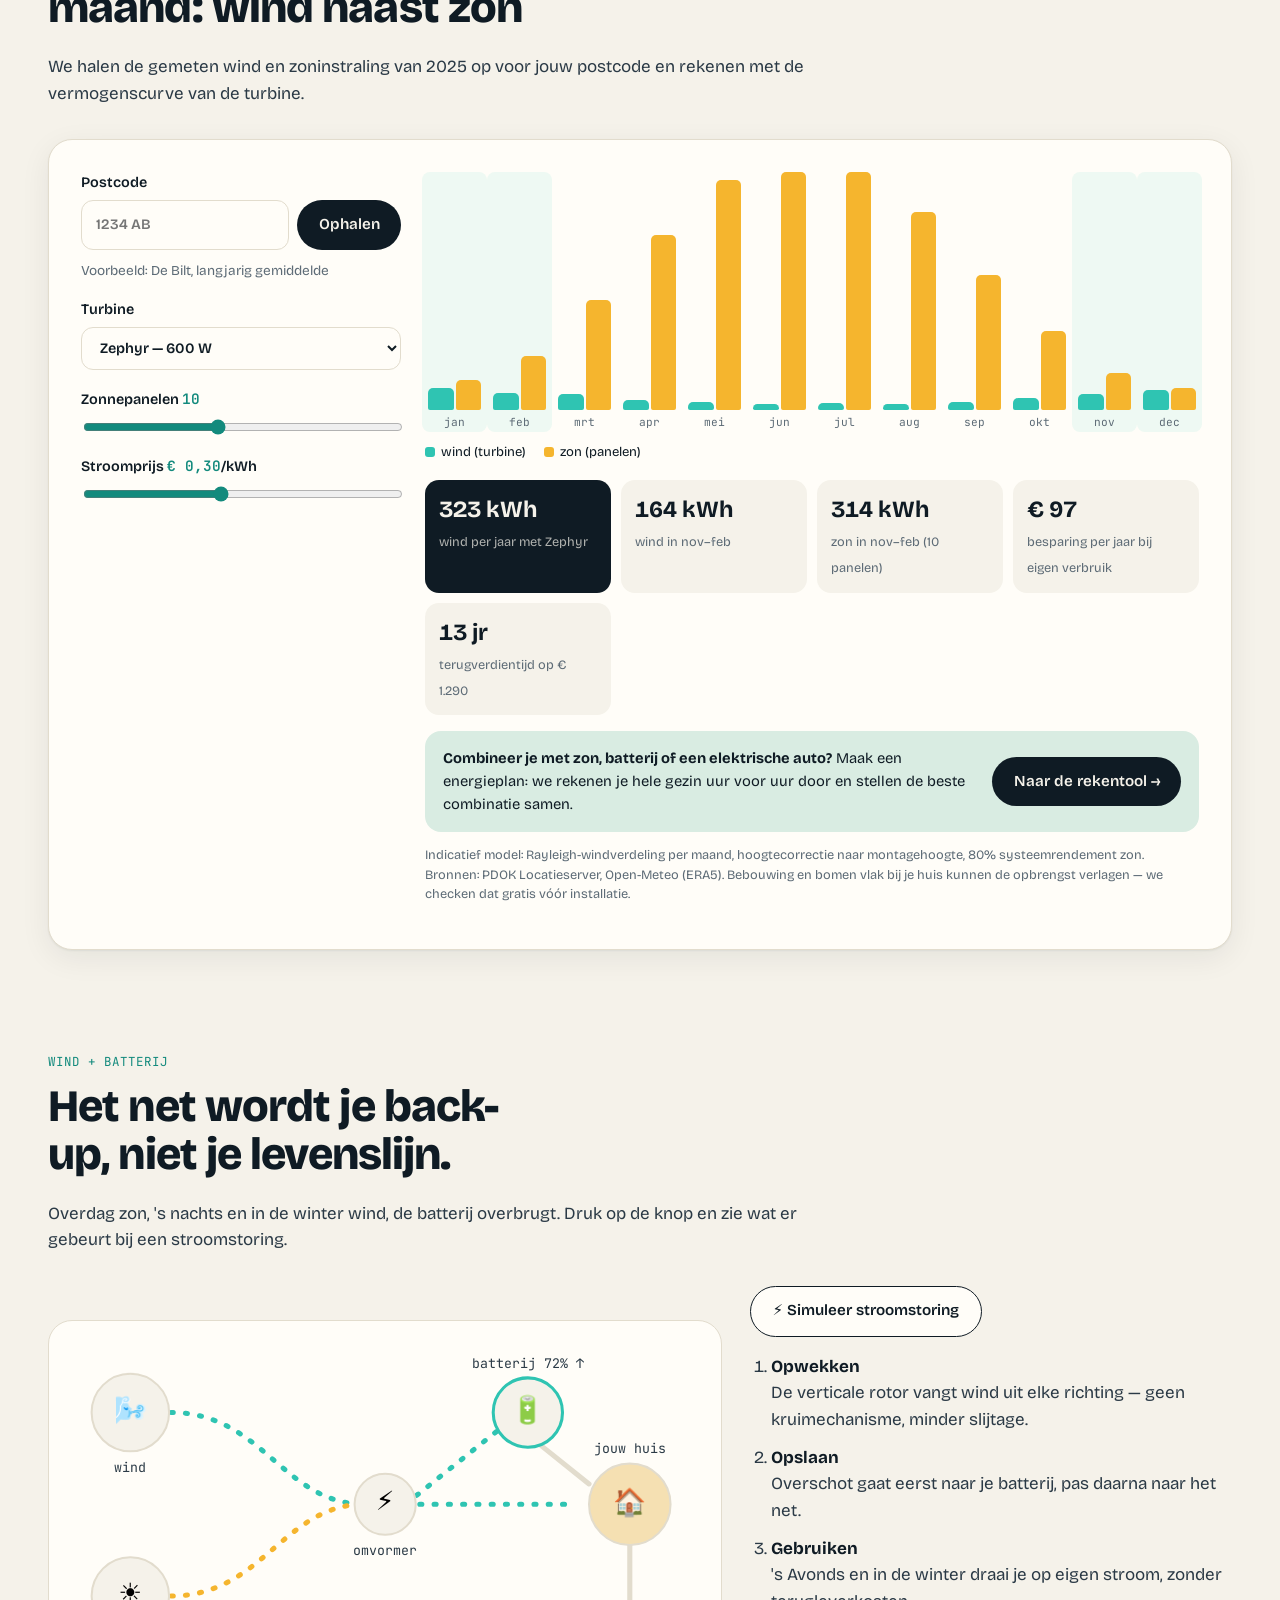
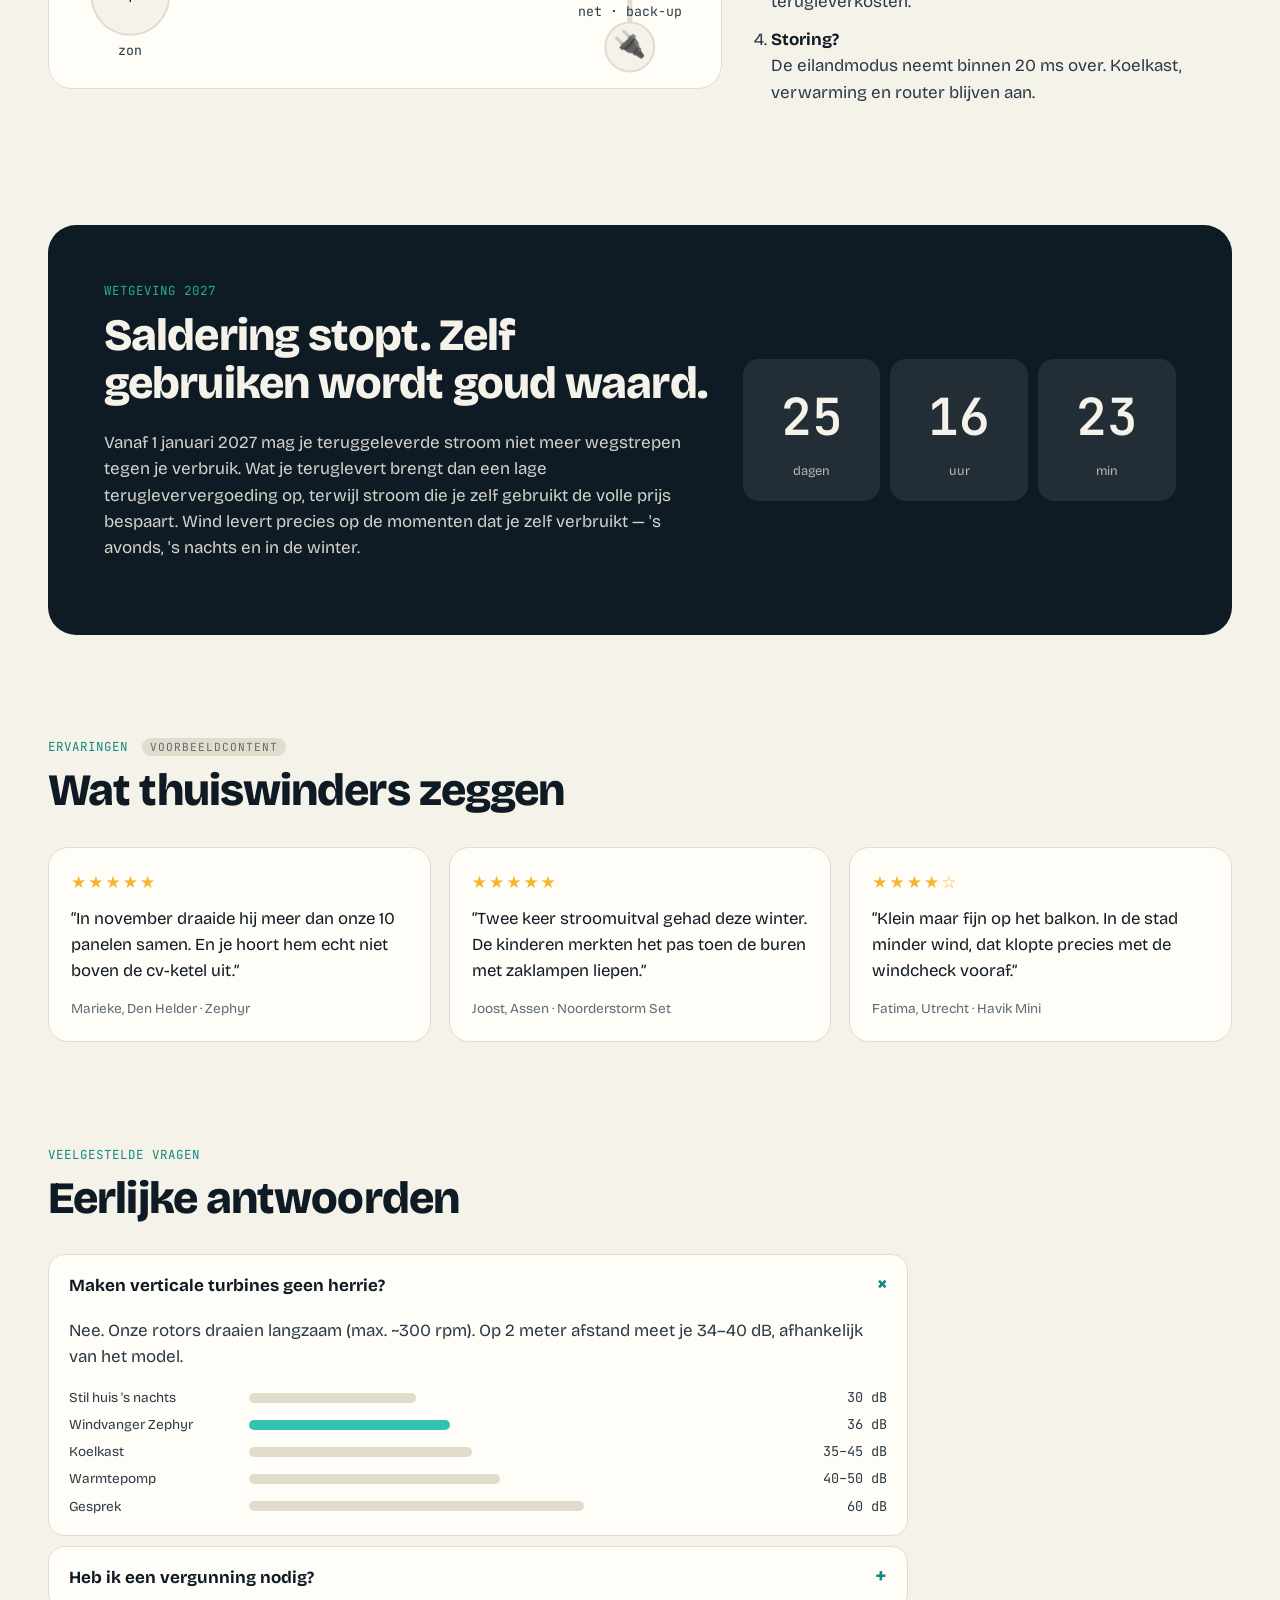
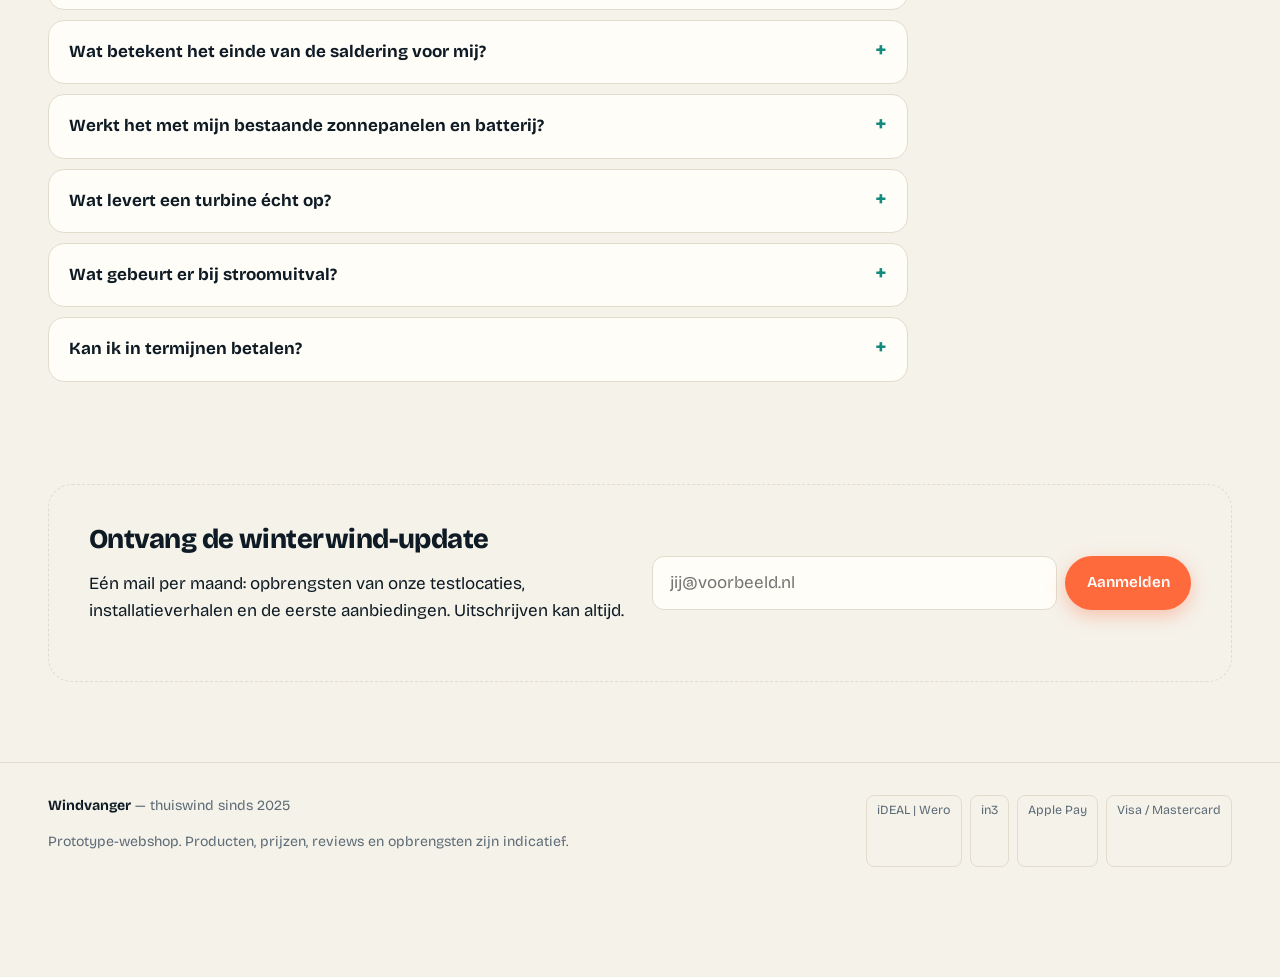
==== commit f0fc069b: "Rekentool, installateurszoeker en partnerpagina in /claude Rekentool (plan.html) - Stap 1: wanneer l" ====
--- a/claude/index.html
+++ b/claude/index.html
@@ -32,11 +32,11 @@
       Windvanger
     </a>
     <nav class="nav" aria-label="Hoofdmenu">
-      <a href="#kiezer">Keuzehulp</a>
       <a href="#turbines">Turbines</a>
       <a href="#windcheck">Windcheck</a>
-      <a href="plan.html">Energieplan</a>
-      <a href="#faq">Vragen</a>
+      <a href="plan.html">Rekentool</a>
+      <a href="installateurs.html">Installateurs</a>
+      <a href="partners.html">Voor installateurs</a>
     </nav>
     <button class="cart-btn" id="cart-open" aria-haspopup="dialog" aria-controls="cart">
       <svg width="20" height="20" viewBox="0 0 24 24" fill="none" stroke="currentColor" stroke-width="2" aria-hidden="true"><path d="M6 6h15l-1.5 9h-12L6 6z"/><path d="M6 6L5 3H2"/><circle cx="9" cy="20" r="1.5"/><circle cx="18" cy="20" r="1.5"/></svg>
@@ -168,7 +168,7 @@
           <div class="chart" id="calc-chart" role="img" aria-label="Maandopbrengst wind en zon"></div>
           <div class="legend"><span class="lg-wind">wind (turbine)</span><span class="lg-sun">zon (panelen)</span></div>
           <div class="kpis" id="calc-kpis"></div>
-          <a class="plan-cta" href="plan.html"><span><b>Combineer je met zon, batterij of een elektrische auto?</b> Maak een energieplan: we rekenen je hele gezin uur voor uur door en stellen de beste combinatie samen.</span><span class="btn btn-dark">Maak mijn energieplan →</span></a>
+          <a class="plan-cta" href="plan.html"><span><b>Combineer je met zon, batterij of een elektrische auto?</b> Maak een energieplan: we rekenen je hele gezin uur voor uur door en stellen de beste combinatie samen.</span><span class="btn btn-dark">Naar de rekentool →</span></a>
           <p class="fine">Indicatief model: Rayleigh-windverdeling per maand, hoogtecorrectie naar montagehoogte, 80% systeemrendement zon. Bronnen: PDOK Locatieserver, Open-Meteo (ERA5). Bebouwing en bomen vlak bij je huis kunnen de opbrengst verlagen — we checken dat gratis vóór installatie.</p>
         </div>
       </div>
@@ -312,7 +312,7 @@
 
   <!-- Sticky mobiele balk -->
   <div class="mobile-bar" id="mobile-bar">
-    <a class="btn btn-ghost" href="plan.html">Energieplan</a>
+    <a class="btn btn-ghost" href="plan.html">Rekentool</a>
     <button class="btn btn-primary" id="mobile-cart">Winkelwagen · <span id="mobile-total">€ 0</span></button>
   </div>
 
@@ -330,6 +330,7 @@
       <div class="in3" id="cart-in3"></div>
       <button class="btn btn-primary btn-block" id="checkout-btn">Veilig afrekenen</button>
       <p class="fine center">30 dagen bedenktijd · 10 jaar garantie · gratis retour</p>
+      <a class="fine center" href="installateurs.html">Laten installeren? Kies een installateur bij jou in de buurt →</a>
     </div>
   </dialog>
 
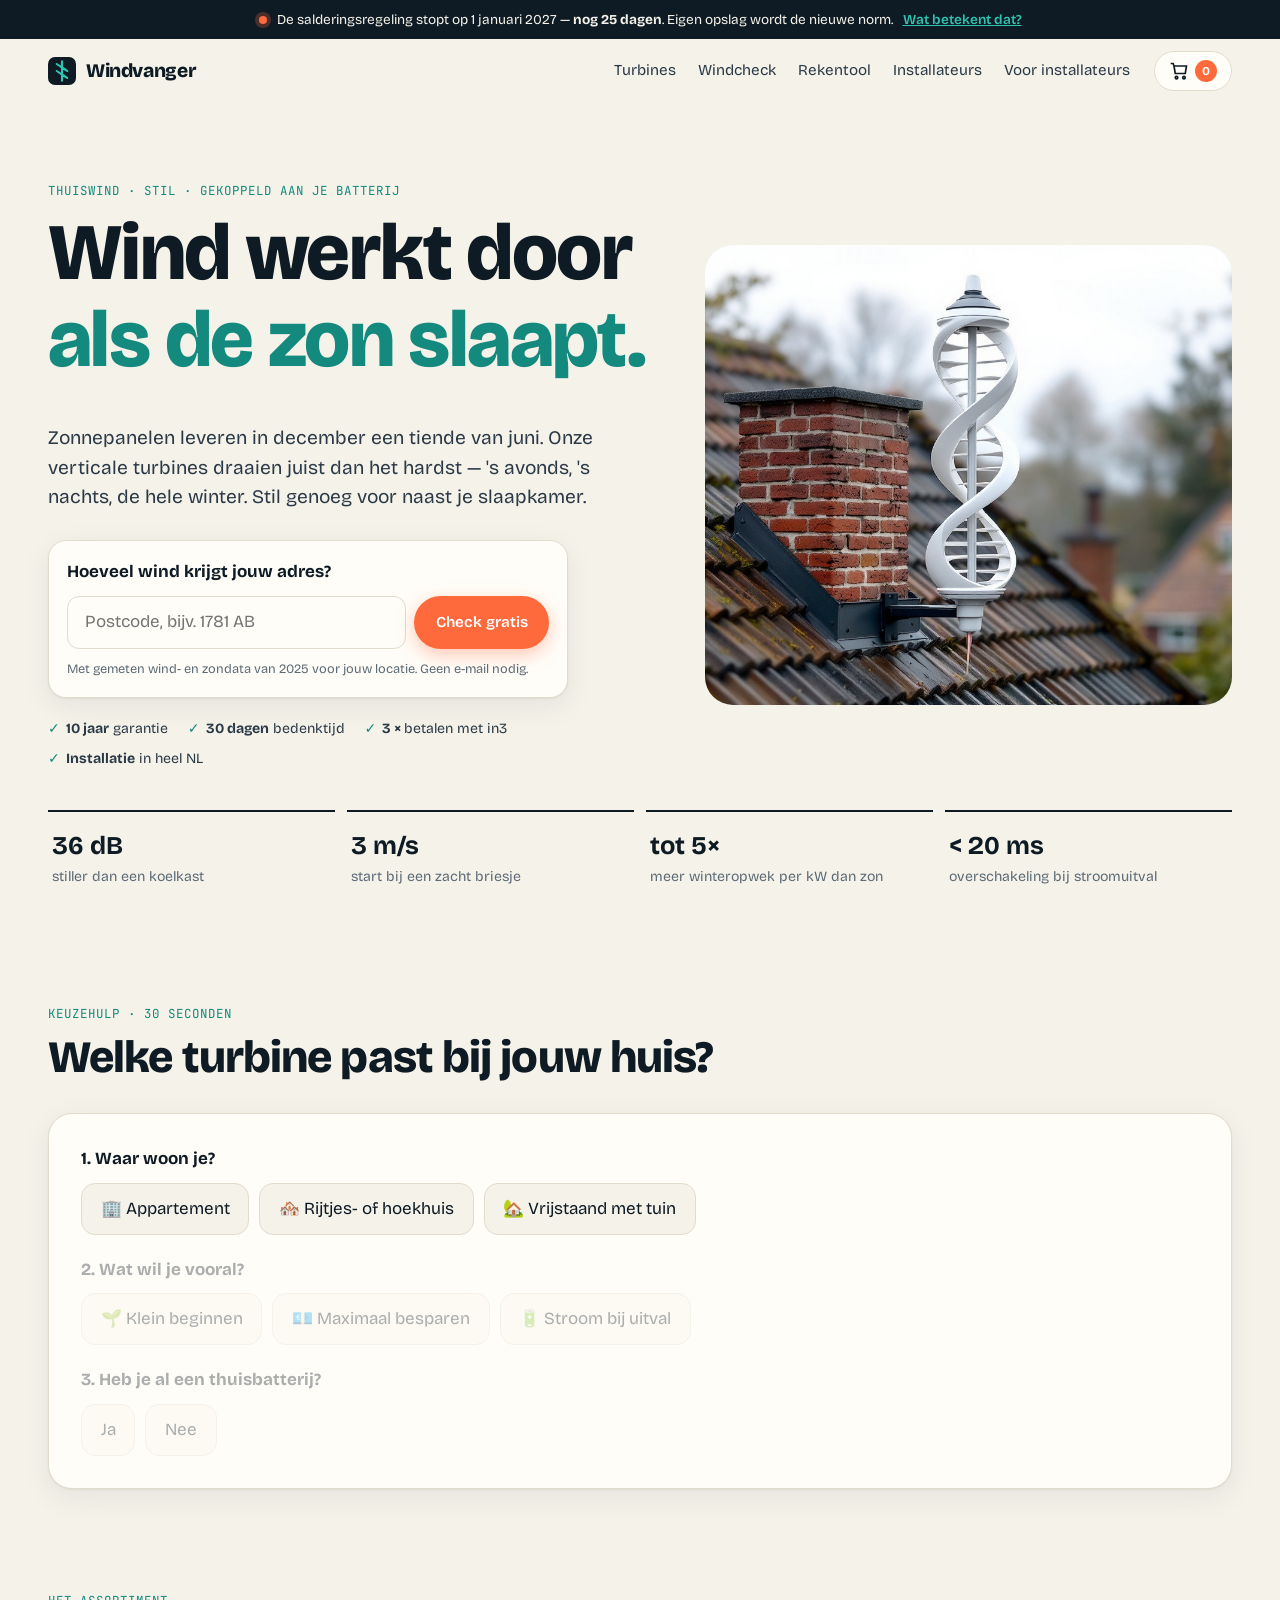
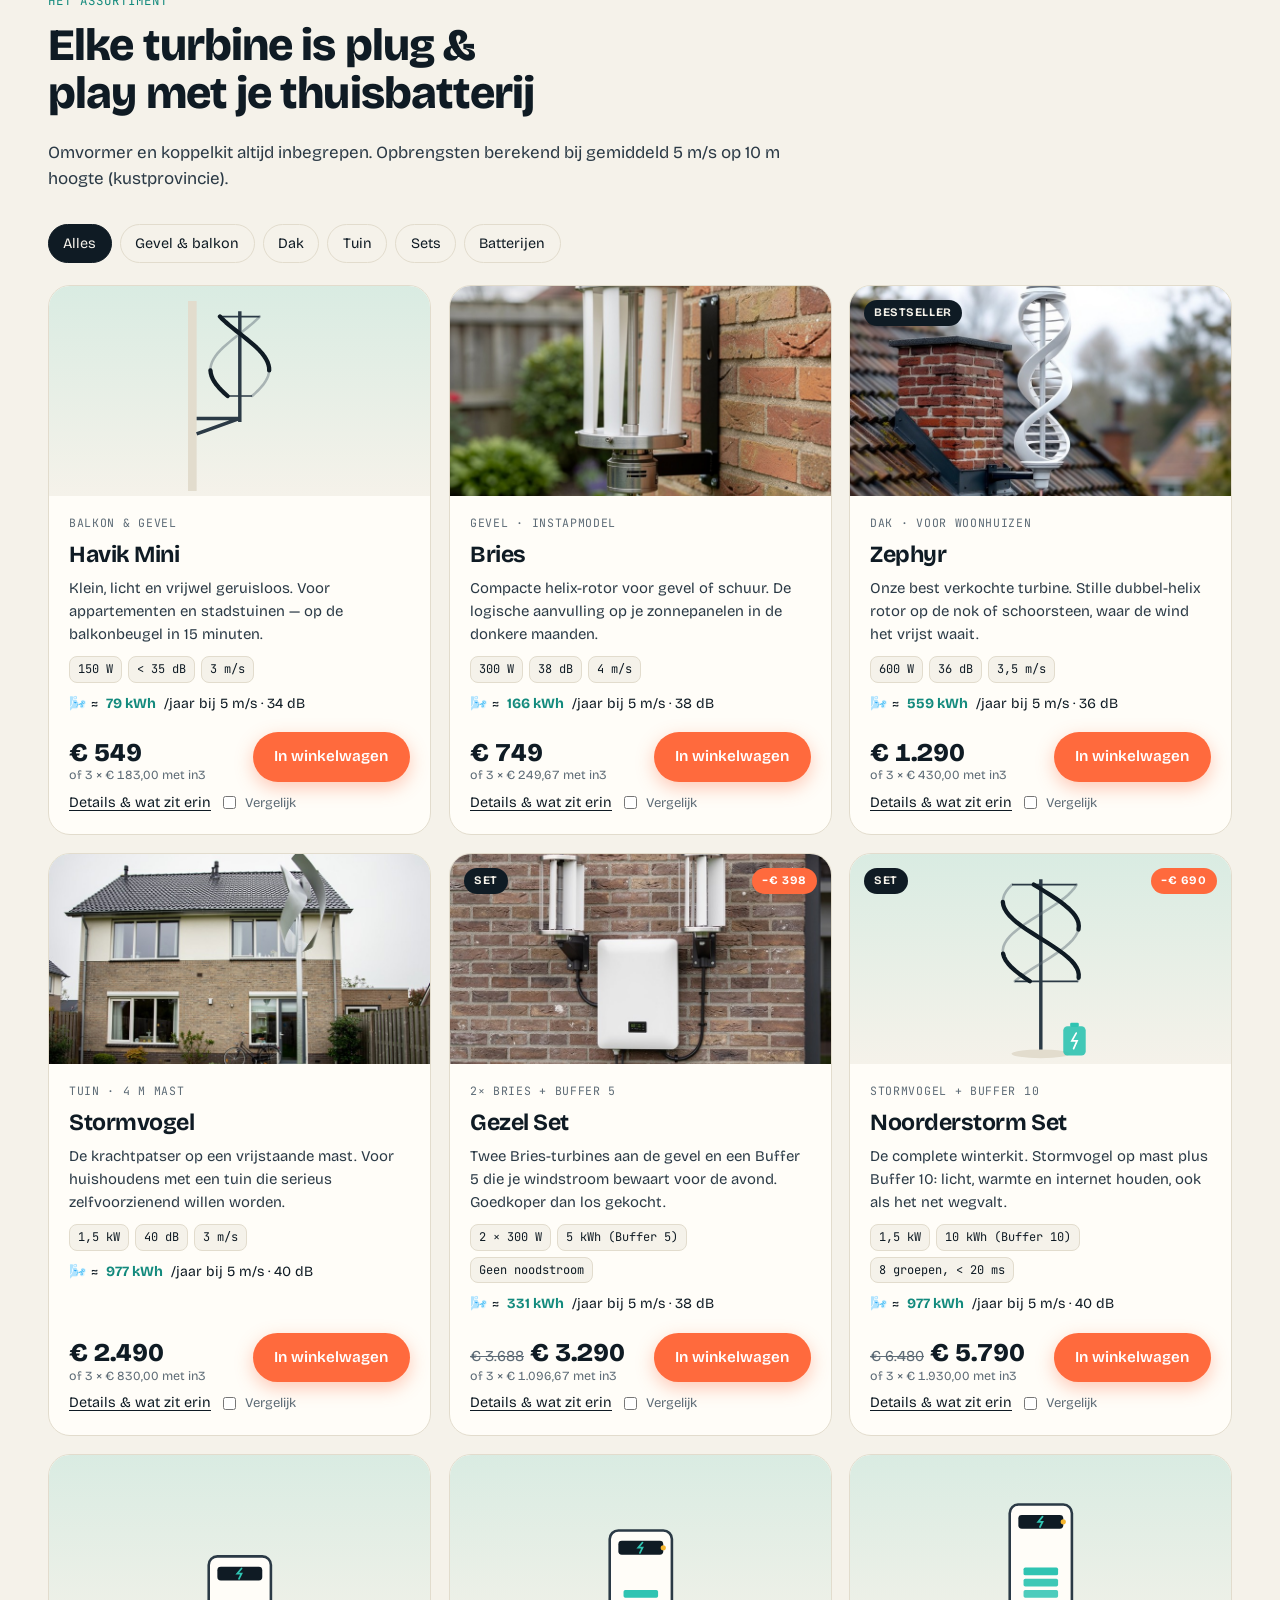
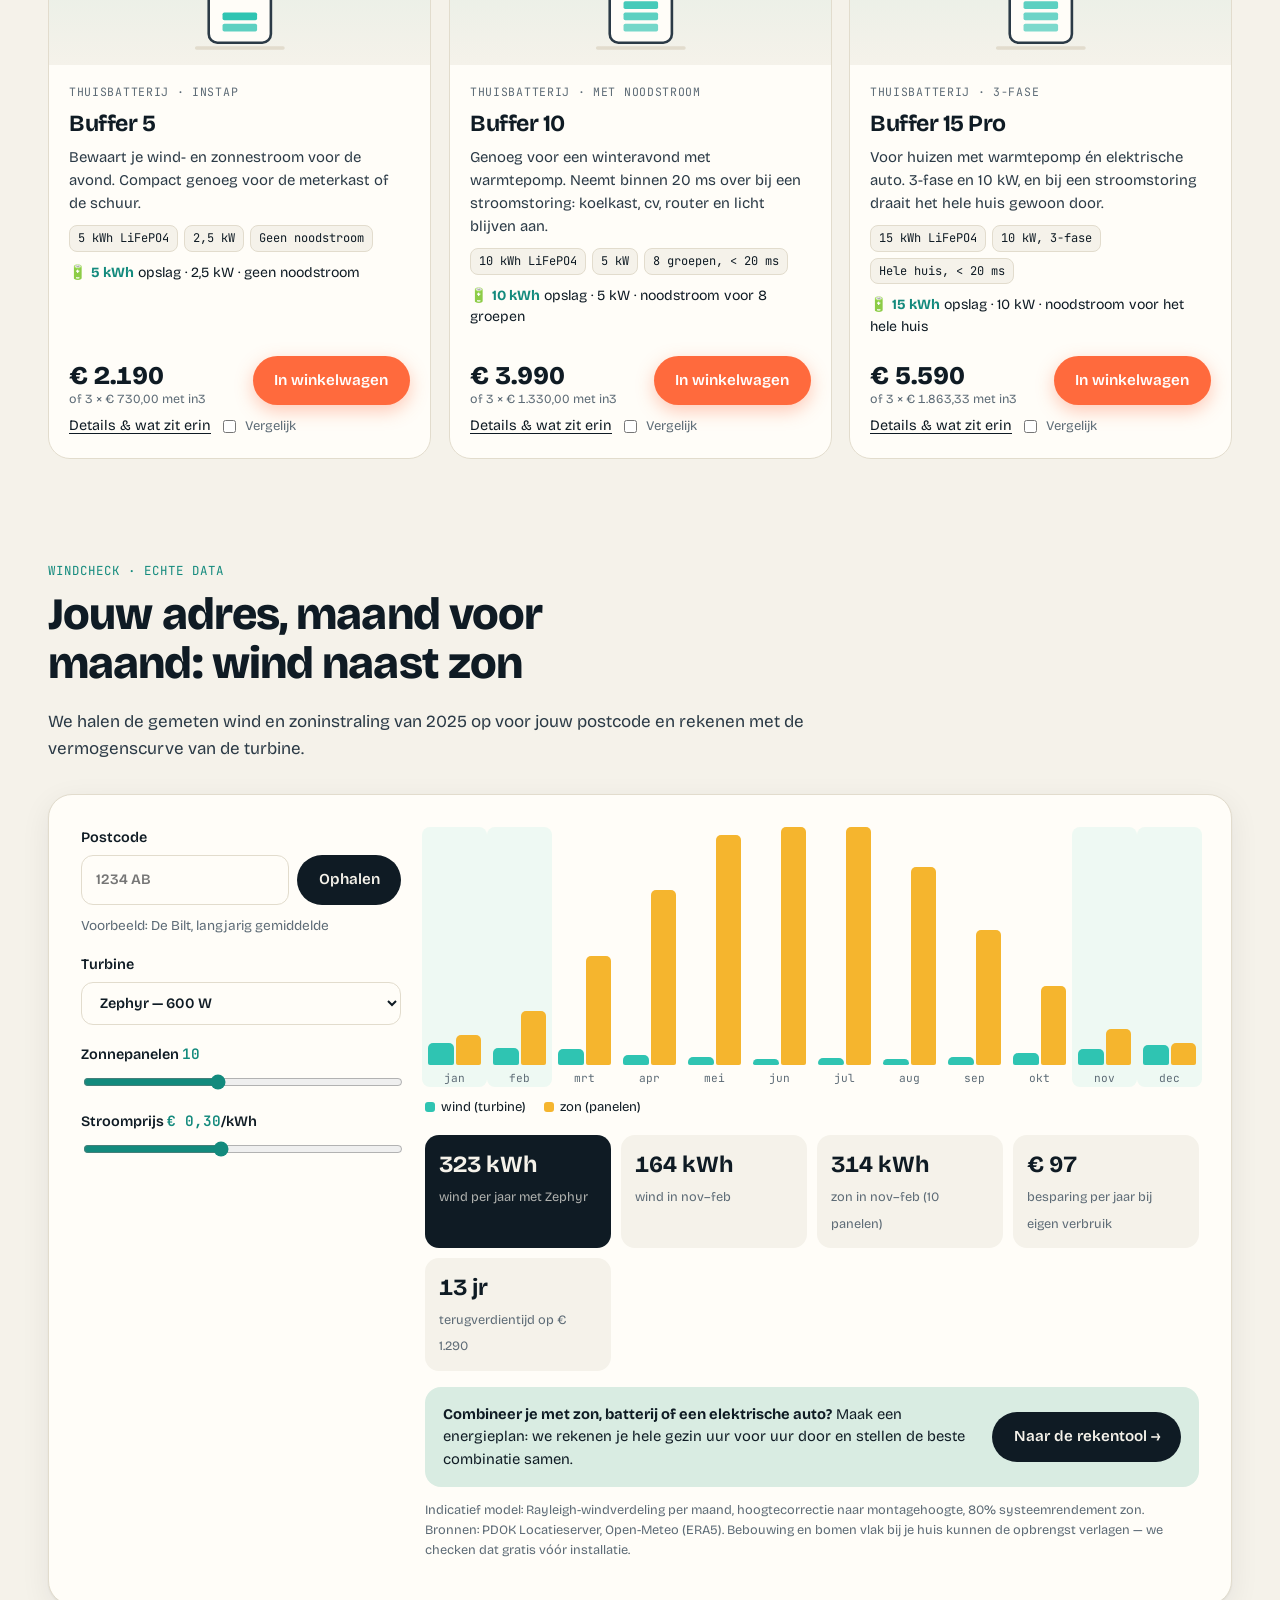
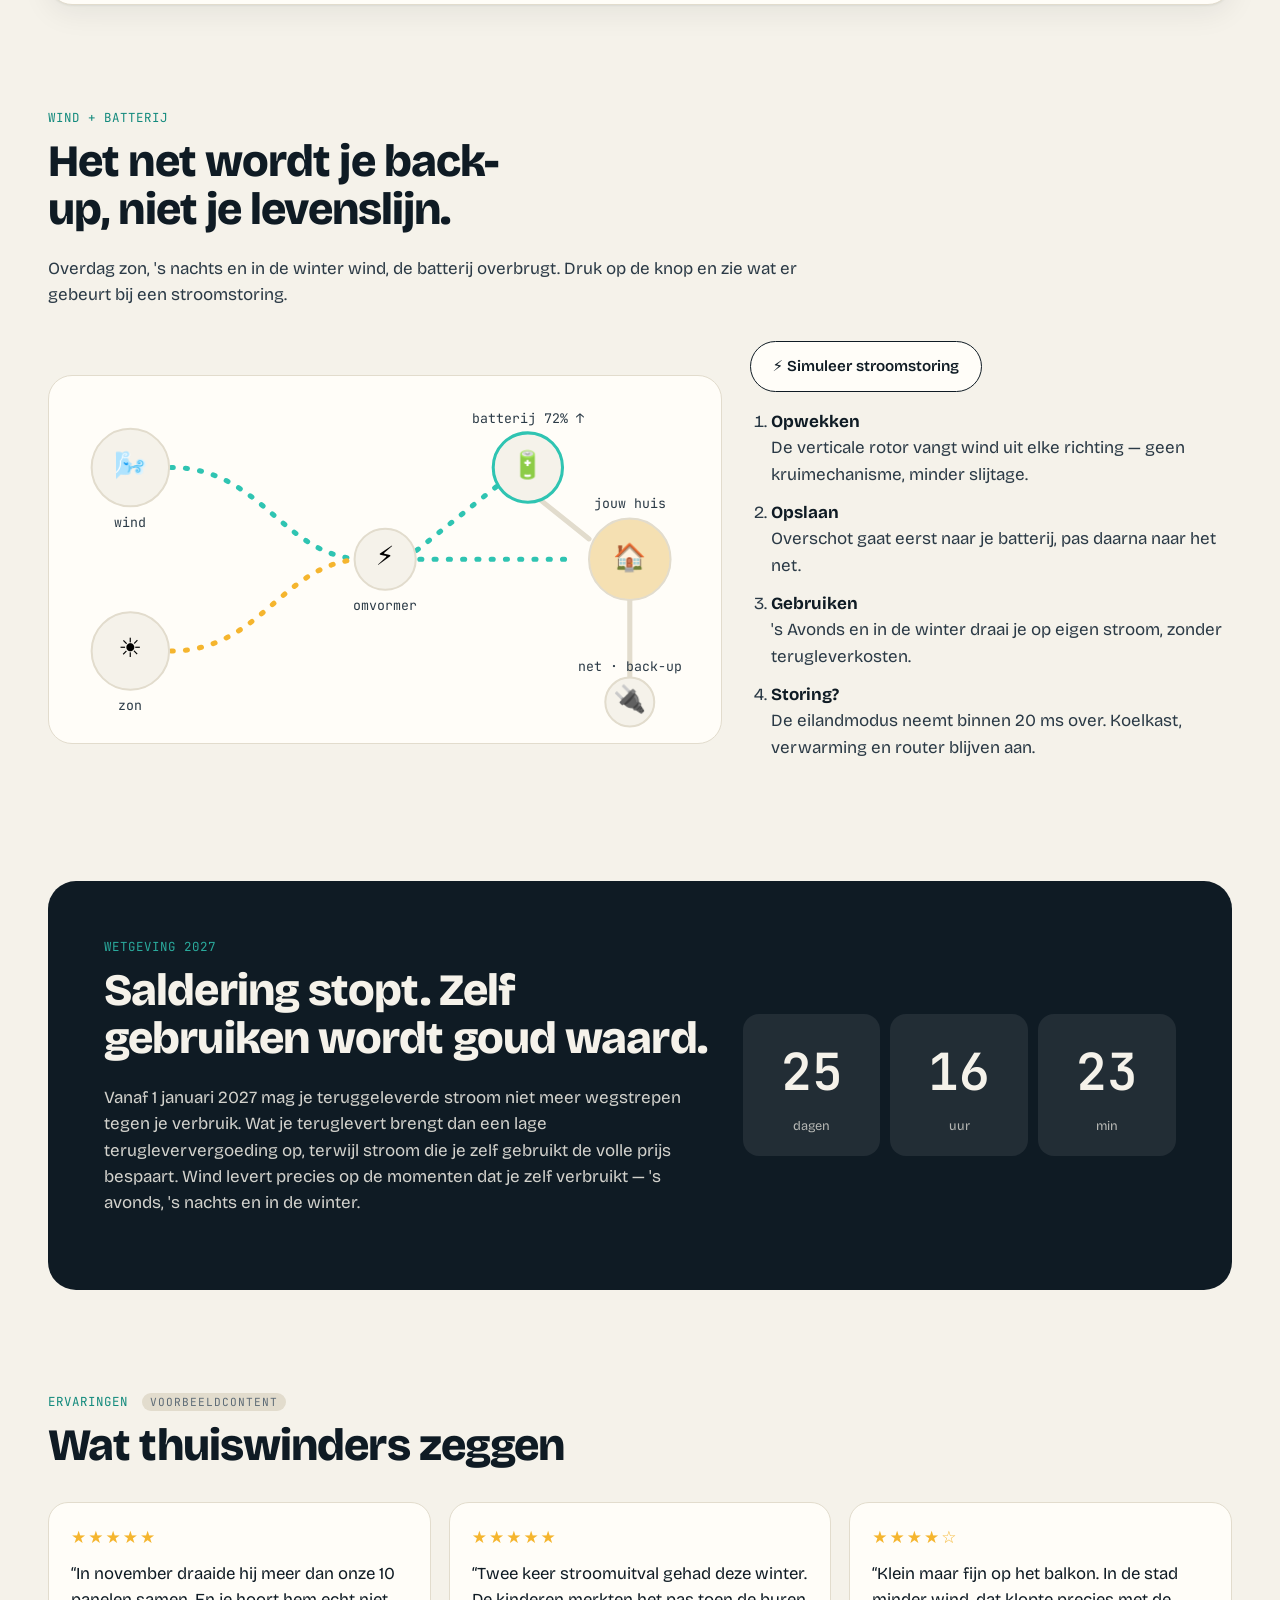
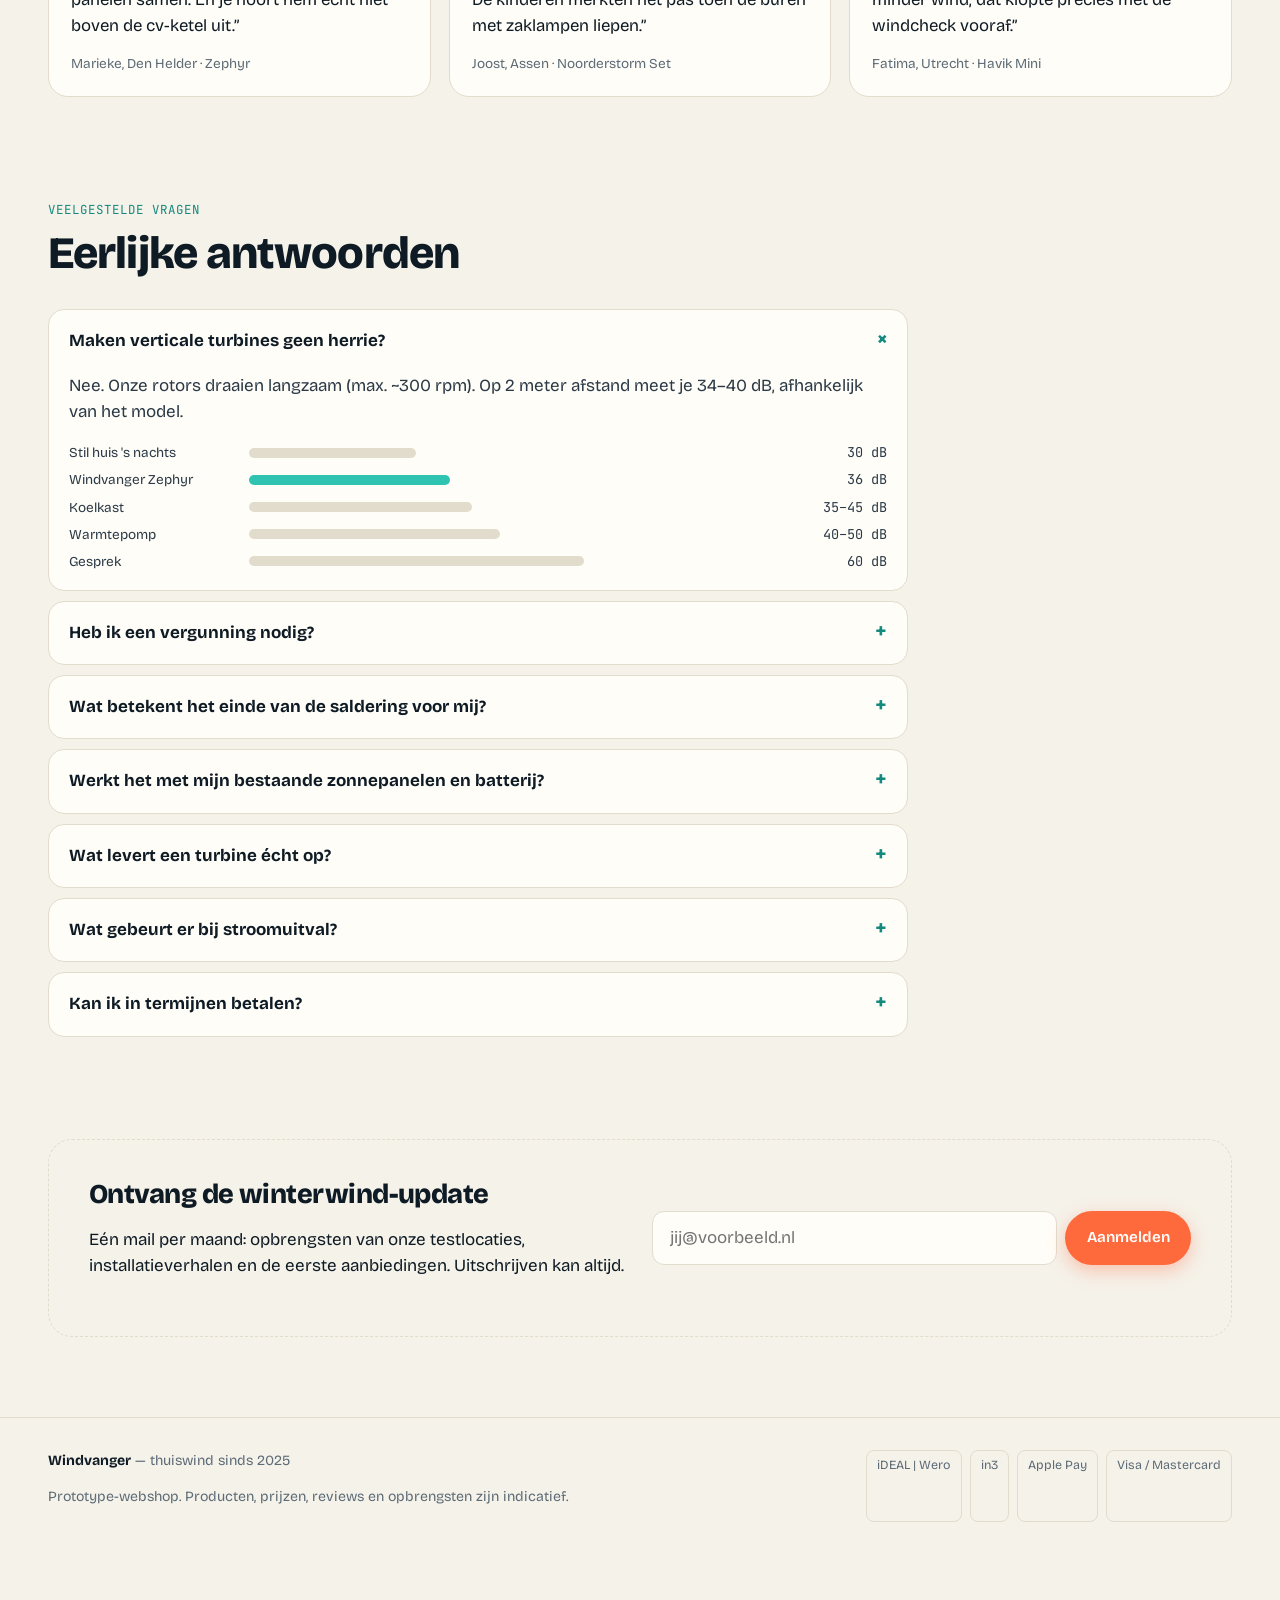
==== commit 3197fde3: "Sets bestaan nu uit een turbine plus een Buffer (/claude) - Gezel Set: 2x Bries + Buffer 5, EUR 3.29" ====
--- a/claude/index.html
+++ b/claude/index.html
@@ -277,7 +277,7 @@
         </details>
         <details name="faq">
           <summary>Wat gebeurt er bij stroomuitval?</summary>
-          <div><p>Met een set met batterij schakelt de omvormer binnen 20 milliseconden over naar eilandmodus. De aangesloten groepen (koelkast, cv, router, verlichting) blijven gewoon werken, en de turbine blijft de batterij bijladen.</p></div>
+          <div><p>Met de Noorderstorm Set, een Buffer 10 of een Buffer 15 Pro schakelt de omvormer binnen 20 milliseconden over naar eilandmodus. De Buffer 5 en de Gezel Set hebben geen noodstroom. De aangesloten groepen (koelkast, cv, router, verlichting) blijven gewoon werken, en de turbine blijft de batterij bijladen.</p></div>
         </details>
         <details name="faq">
           <summary>Kan ik in termijnen betalen?</summary>
